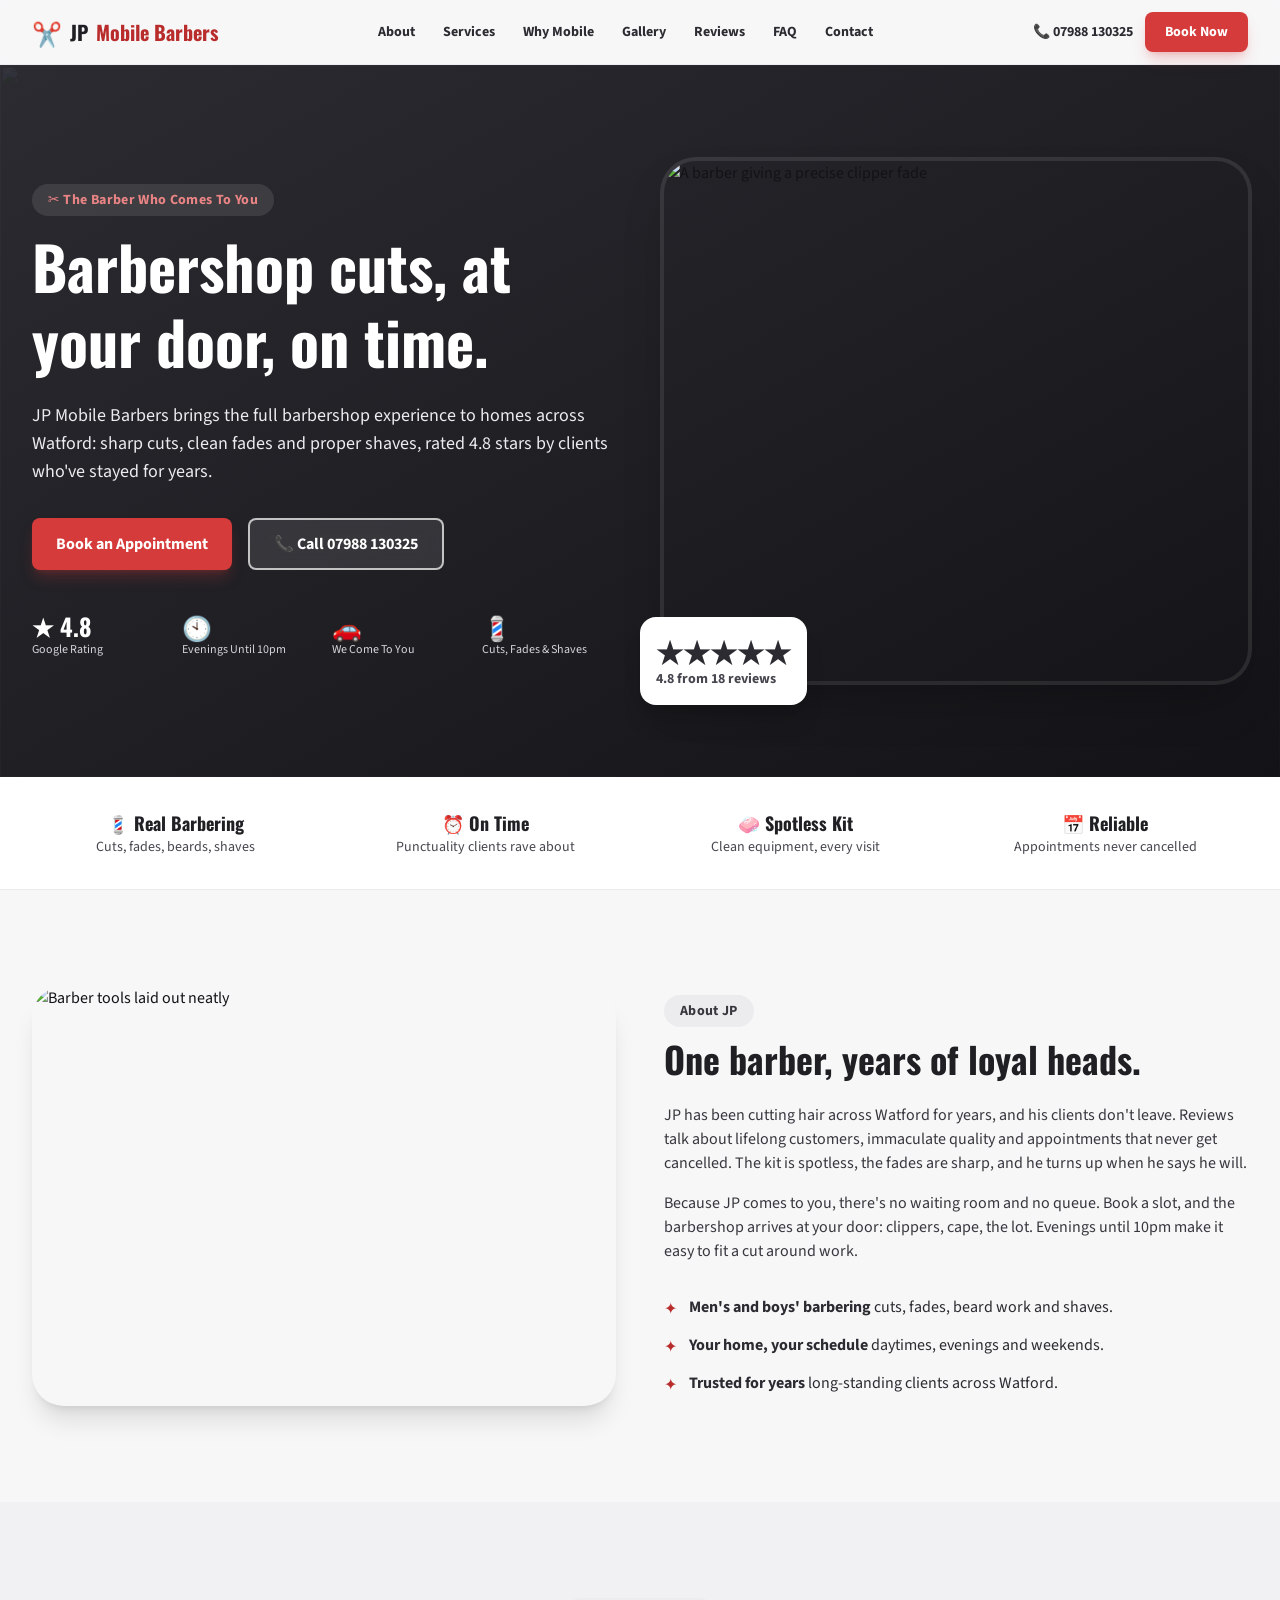
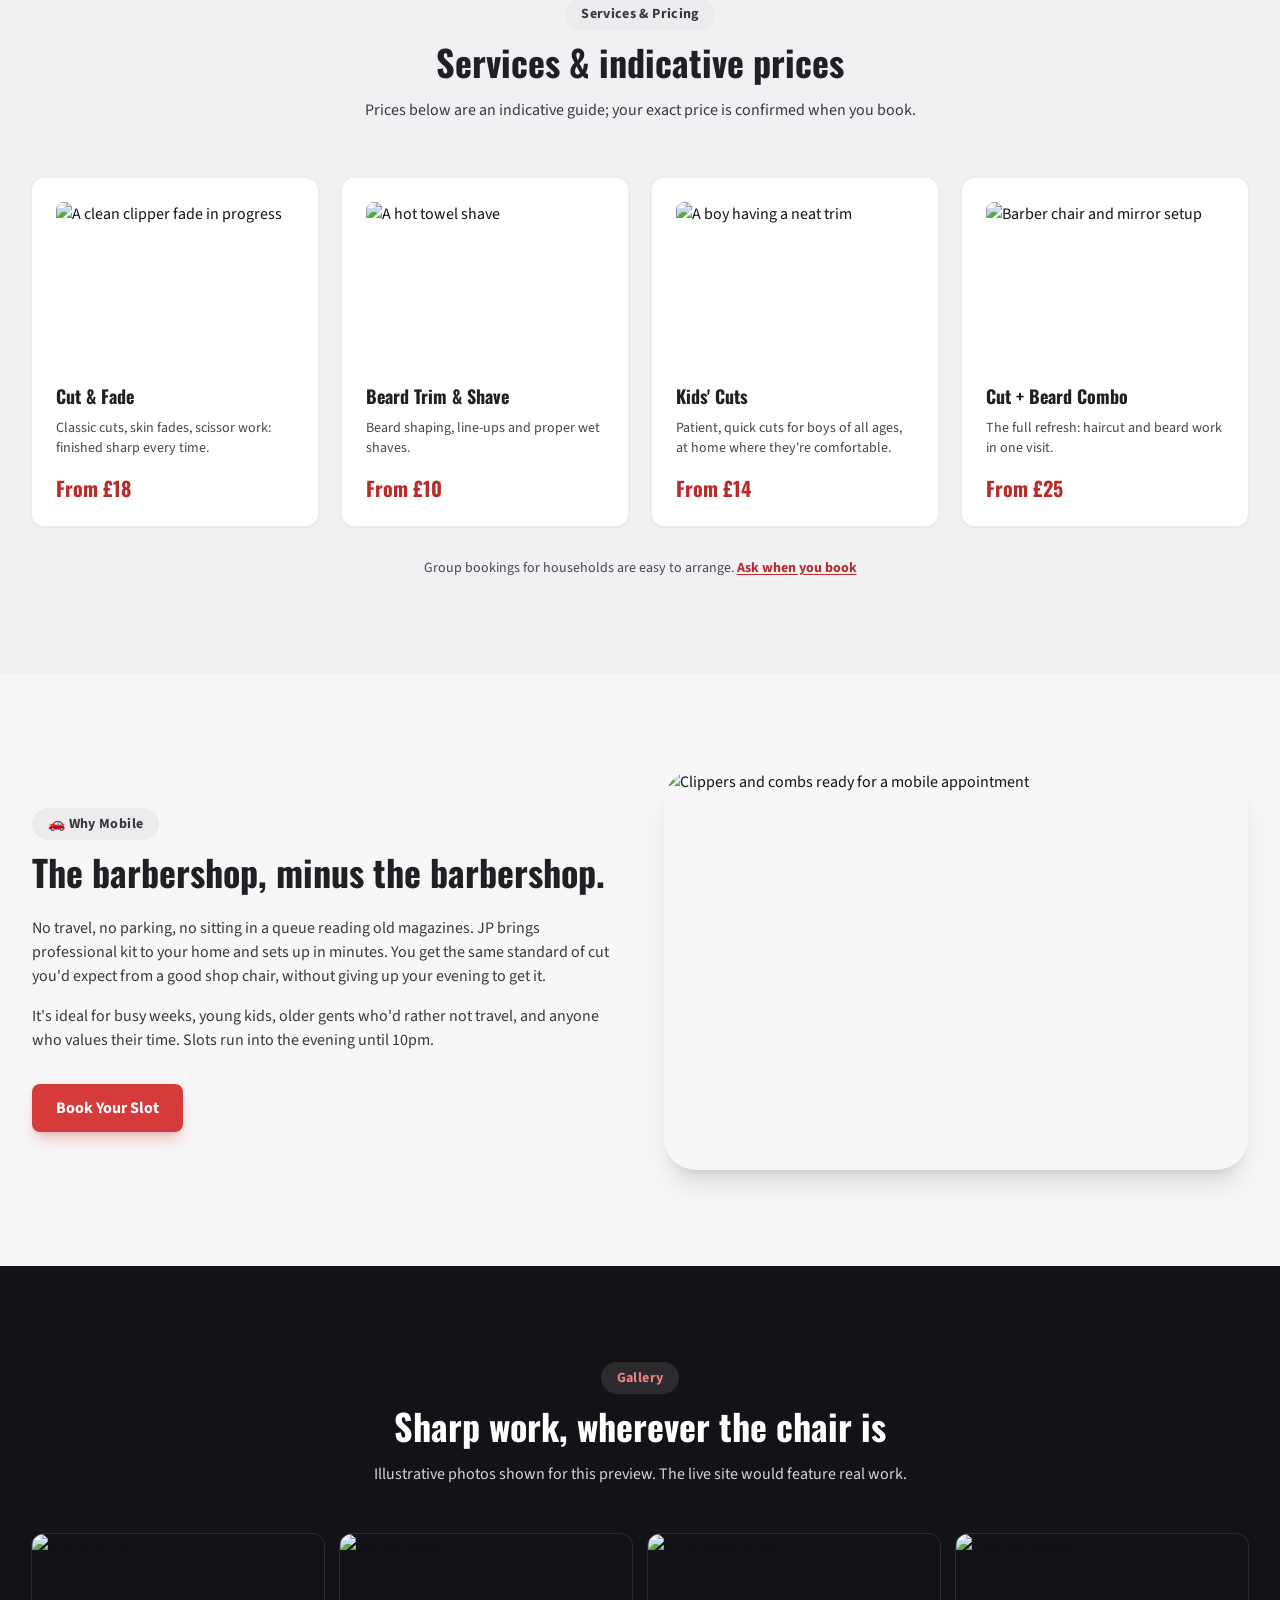
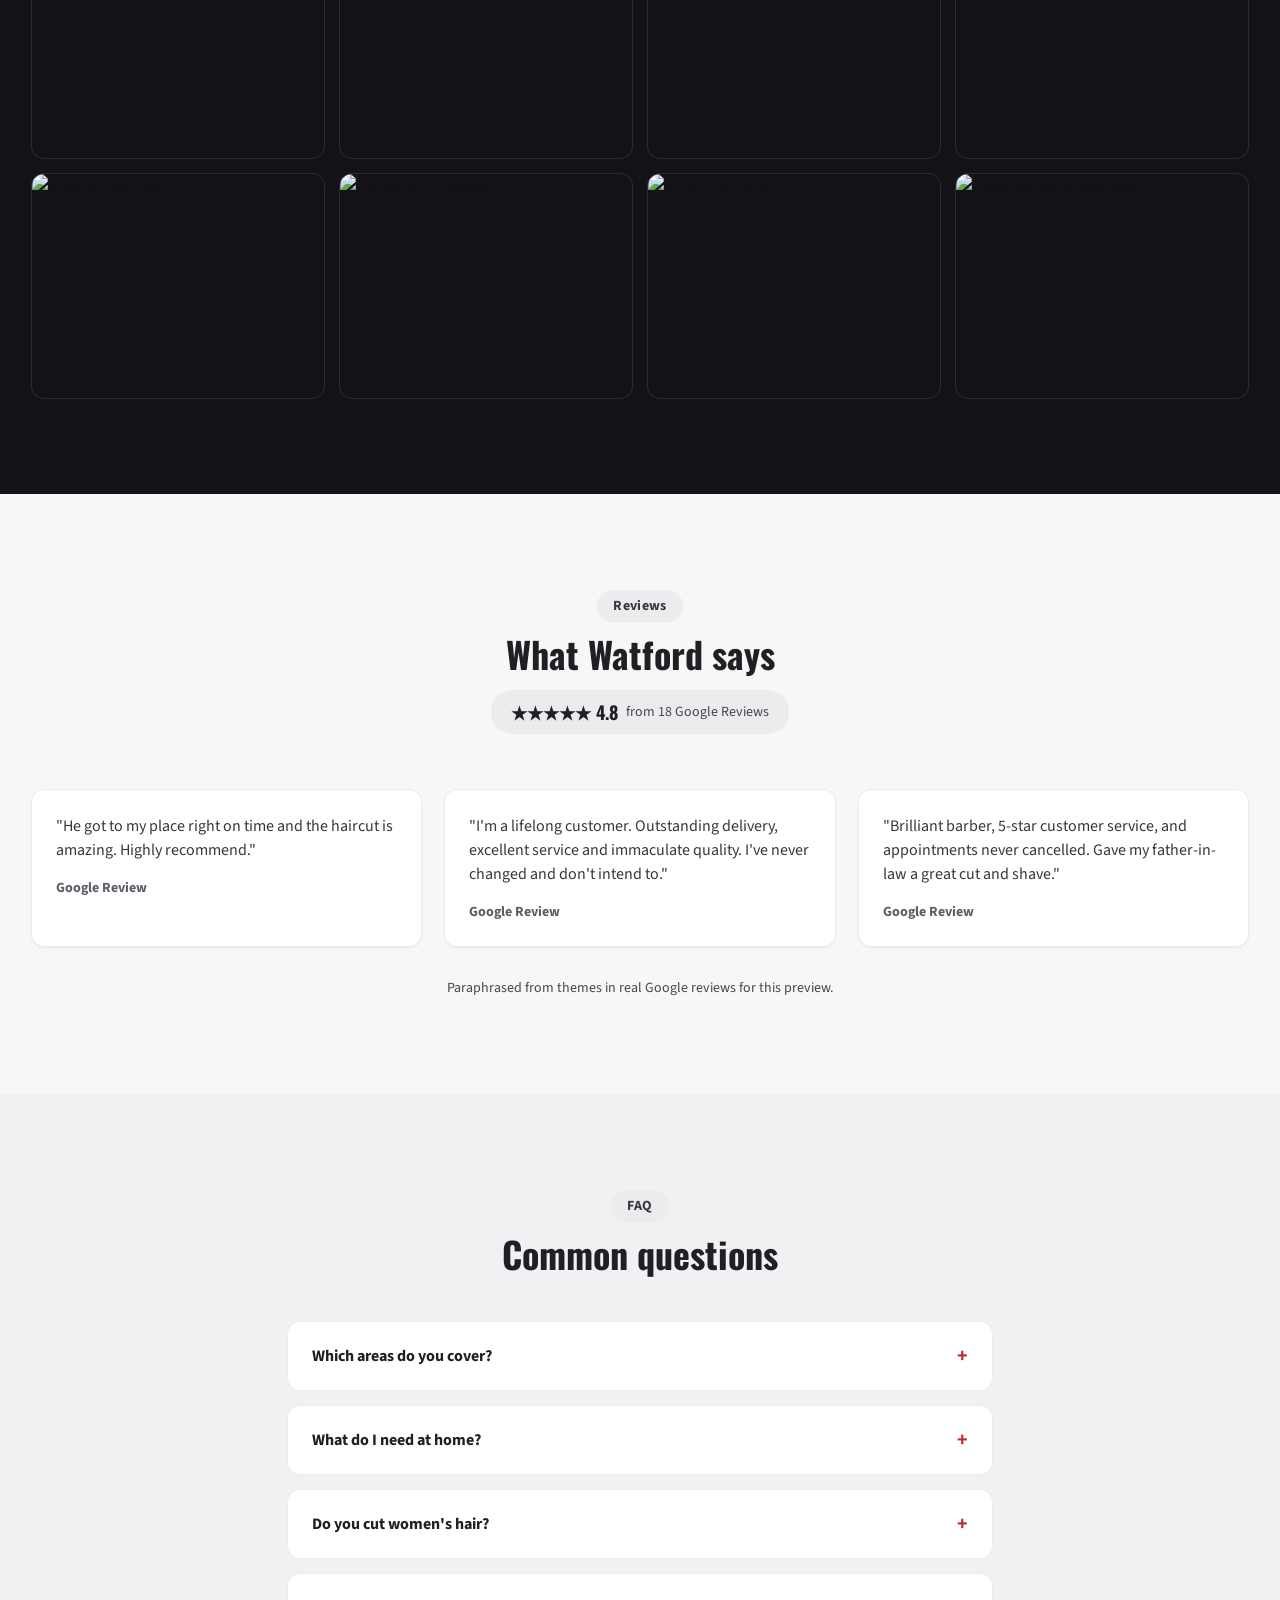
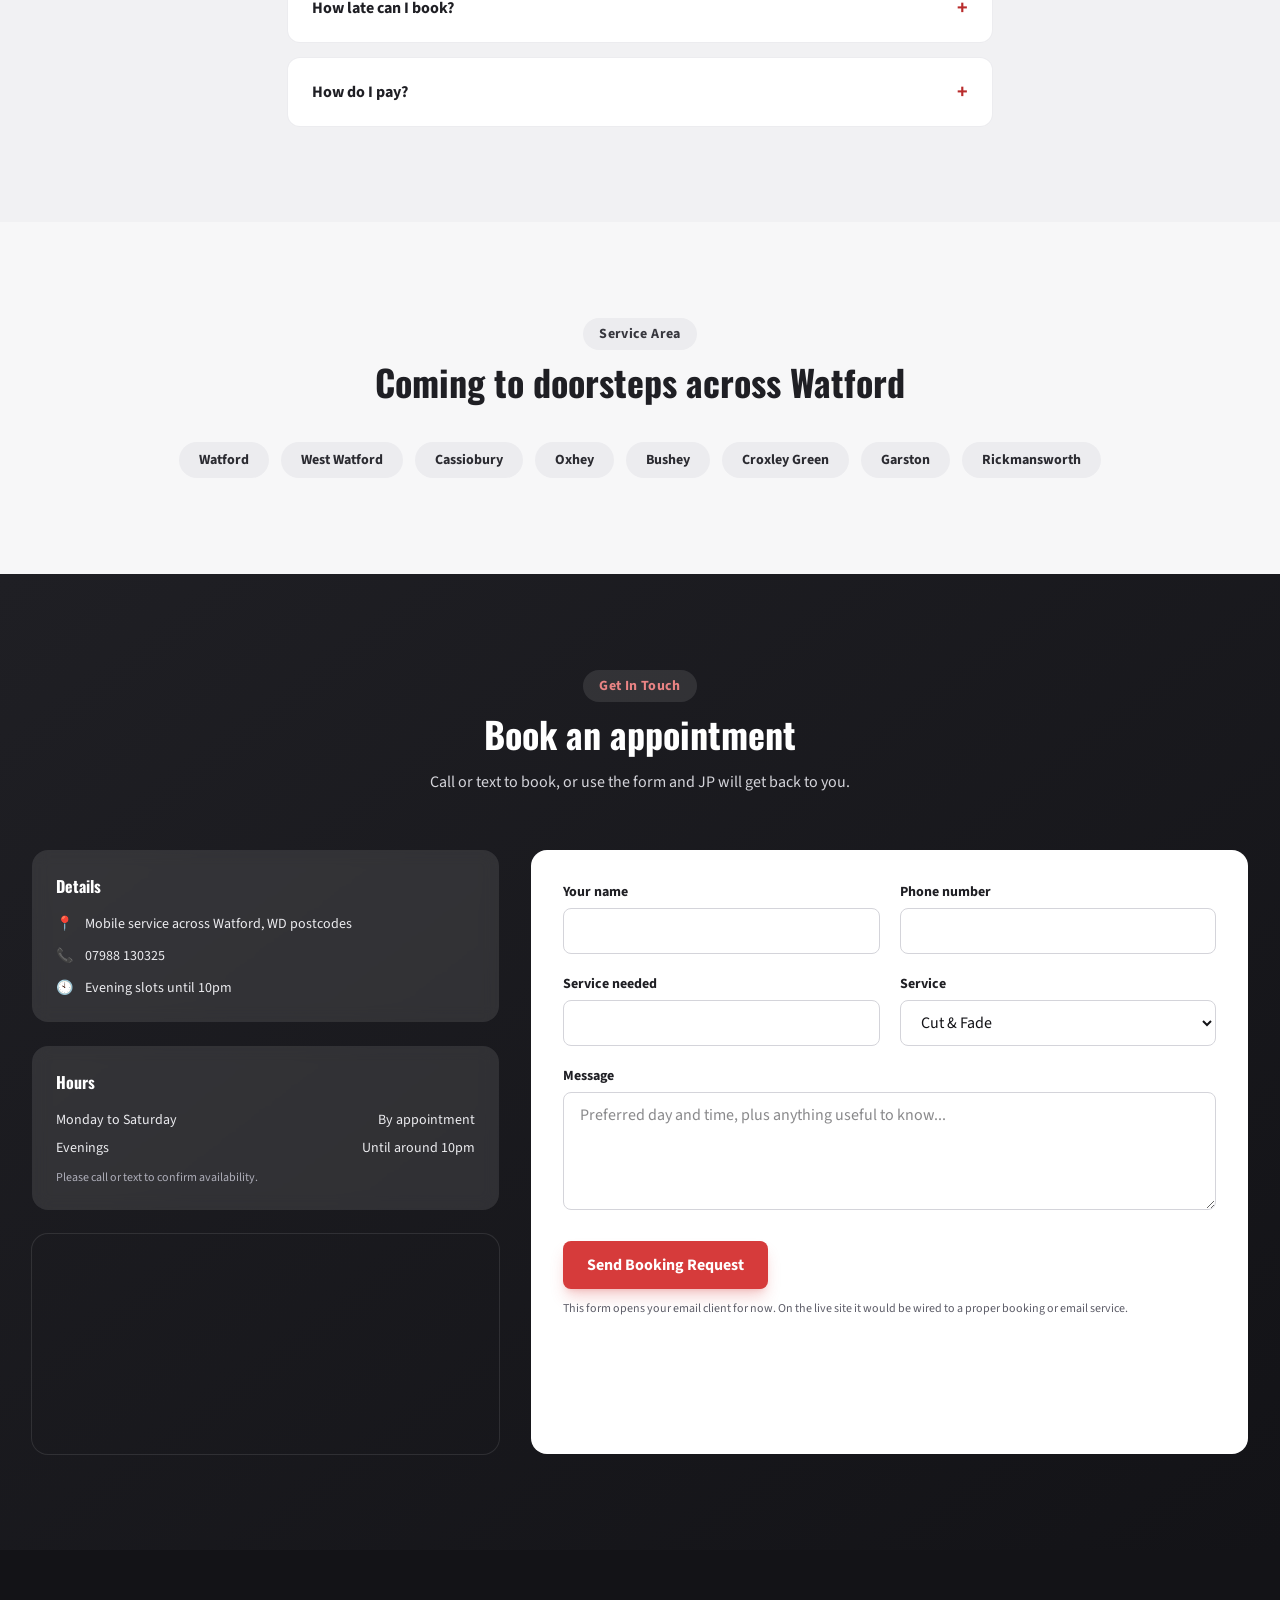
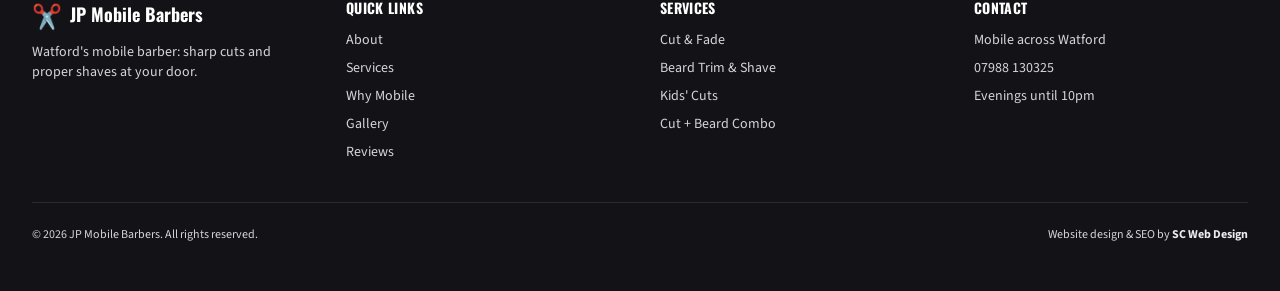
==== index.html @ aae4d321 "jp-mobile-barbers-watford-site spec site: production and preview" ====
<!DOCTYPE html>
<html lang="en-GB">
<head>
<meta charset="UTF-8">
<meta name="viewport" content="width=device-width, initial-scale=1.0, viewport-fit=cover">
<meta name="theme-color" content="#f7f7f8">
<title>JP Mobile Barbers | Barber That Comes To You | Watford</title>
<meta name="description" content="JP Mobile Barbers brings professional cuts, fades and shaves to your door across Watford. Punctual, professional and 4.8 stars on Google. Call 07988 130325.">
<link rel="canonical" href="https://www.jpmobilebarbers.co.uk/">

<meta property="og:type" content="business.business">
<meta property="og:title" content="JP Mobile Barbers | Barber That Comes To You | Watford">
<meta property="og:description" content="JP Mobile Barbers brings professional cuts, fades and shaves to your door across Watford. Punctual, professional and 4.8 stars on Google. Call 07988 130325.">
<meta property="og:image" content="https://images.unsplash.com/photo-1503951914875-452162b0f3f1?fm=jpg&q=80&w=1200&auto=format&fit=crop">
<meta property="og:url" content="https://www.jpmobilebarbers.co.uk/">
<meta property="og:locale" content="en_GB">
<meta property="og:site_name" content="JP Mobile Barbers">
<meta name="twitter:card" content="summary_large_image">

<meta name="robots" content="index, follow">
<meta name="geo.placename" content="Watford">

<link rel="icon" href="data:image/svg+xml,%3Csvg xmlns='http://www.w3.org/2000/svg' viewBox='0 0 100 100'%3E%3Ctext y='.9em' font-size='90'%3E&#x2702;&#xFE0F;%3C/text%3E%3C/svg%3E">

<link rel="preconnect" href="https://fonts.googleapis.com">
<link rel="preconnect" href="https://fonts.gstatic.com" crossorigin>
<link href="https://fonts.googleapis.com/css2?family=Oswald:wght@500;600;700&family=Source+Sans+3:wght@400;600;700&display=swap" rel="stylesheet">

<link rel="stylesheet" href="css/style.css">

<script type="application/ld+json">
{
  "@context": "https://schema.org",
  "@type": "LocalBusiness",
  "name": "JP Mobile Barbers",
  "description": "Mobile barber serving Watford and surrounding areas. Cuts, fades, beard trims and shaves at your door.",
  "image": "https://images.unsplash.com/photo-1503951914875-452162b0f3f1?fm=jpg&q=80&w=1200&auto=format&fit=crop",
  "@id": "https://www.jpmobilebarbers.co.uk/",
  "url": "https://www.jpmobilebarbers.co.uk/",
  "telephone": "+447988130325",
  "priceRange": "££",
  "address": {
    "@type": "PostalAddress",
    "streetAddress": "Watford",
    "addressLocality": "Watford",
    "addressRegion": "Hertfordshire",
    "postalCode": "WD18",
    "addressCountry": "GB"
  },
  "aggregateRating": {
    "@type": "AggregateRating",
    "ratingValue": "4.8",
    "reviewCount": "18"
  }
}
</script>
</head>
<body class="bg-brand-50 text-brand-950 antialiased">

<a href="#main" class="sr-only focus:not-sr-only focus:absolute focus:z-50 focus:m-3 focus:rounded-lg focus:bg-white focus:px-4 focus:py-2 focus:text-brand-700 focus:shadow-lg">Skip to content</a>

<header id="site-header" class="sticky top-0 z-40 border-b border-brand-100/80 bg-brand-50/90 backdrop-blur transition-shadow">
  <div class="mx-auto flex max-w-7xl items-center justify-between px-4 py-3 sm:px-6 lg:px-8">
    <a href="#main" class="flex items-center gap-2 font-display text-lg font-bold text-brand-900 sm:text-xl">
      <span aria-hidden="true" class="text-2xl">✂️</span>
      JP <span class="text-accent-600">Mobile Barbers</span>
    </a>

    <nav aria-label="Primary" class="hidden items-center gap-7 lg:flex">
      <a href="#about" class="text-sm font-bold text-brand-800 hover:text-accent-600">About</a>
      <a href="#services" class="text-sm font-bold text-brand-800 hover:text-accent-600">Services</a>
      <a href="#mobile" class="text-sm font-bold text-brand-800 hover:text-accent-600">Why Mobile</a>
      <a href="#gallery" class="text-sm font-bold text-brand-800 hover:text-accent-600">Gallery</a>
      <a href="#reviews" class="text-sm font-bold text-brand-800 hover:text-accent-600">Reviews</a>
      <a href="#faq" class="text-sm font-bold text-brand-800 hover:text-accent-600">FAQ</a>
      <a href="#contact" class="text-sm font-bold text-brand-800 hover:text-accent-600">Contact</a>
    </nav>

    <div class="hidden items-center gap-3 lg:flex">
      <a href="tel:07988130325" class="text-sm font-bold text-brand-800">📞 07988 130325</a>
      <a href="#contact" class="btn-primary !px-5 !py-2.5 text-sm">Book Now</a>
    </div>

    <button id="menu-toggle" type="button" aria-controls="mobile-menu" aria-expanded="false" class="inline-flex items-center justify-center rounded-lg p-2 text-brand-900 lg:hidden" aria-label="Toggle navigation menu">
      <svg id="icon-open" xmlns="http://www.w3.org/2000/svg" class="h-7 w-7" fill="none" viewBox="0 0 24 24" stroke="currentColor" stroke-width="2"><path stroke-linecap="round" stroke-linejoin="round" d="M4 6h16M4 12h16M4 18h16" /></svg>
      <svg id="icon-close" xmlns="http://www.w3.org/2000/svg" class="hidden h-7 w-7" fill="none" viewBox="0 0 24 24" stroke="currentColor" stroke-width="2"><path stroke-linecap="round" stroke-linejoin="round" d="M6 18L18 6M6 6l12 12" /></svg>
    </button>
  </div>

  <div id="mobile-menu" class="hidden border-t border-brand-100 bg-brand-50 lg:hidden">
    <nav aria-label="Mobile" class="flex flex-col gap-1 px-4 py-3">
      <a href="#about" class="rounded-lg px-3 py-2.5 text-brand-900 hover:bg-brand-100">About</a>
      <a href="#services" class="rounded-lg px-3 py-2.5 text-brand-900 hover:bg-brand-100">Services</a>
      <a href="#mobile" class="rounded-lg px-3 py-2.5 text-brand-900 hover:bg-brand-100">Why Mobile</a>
      <a href="#gallery" class="rounded-lg px-3 py-2.5 text-brand-900 hover:bg-brand-100">Gallery</a>
      <a href="#reviews" class="rounded-lg px-3 py-2.5 text-brand-900 hover:bg-brand-100">Reviews</a>
      <a href="#faq" class="rounded-lg px-3 py-2.5 text-brand-900 hover:bg-brand-100">FAQ</a>
      <a href="#contact" class="rounded-lg px-3 py-2.5 text-brand-900 hover:bg-brand-100">Contact</a>
      <a href="tel:07988130325" class="mt-2 rounded-lg px-3 py-2.5 font-bold text-brand-800">📞 07988 130325</a>
      <a href="#contact" class="btn-primary mt-1 w-full">Book Now</a>
    </nav>
  </div>
</header>

<main id="main">

  <section class="relative overflow-hidden bg-gradient-to-br from-brand-800 via-brand-900 to-brand-950">
    <div class="absolute inset-0 opacity-20 mix-blend-overlay">
      <img src="https://images.unsplash.com/photo-1503951914875-452162b0f3f1?fm=jpg&q=80&w=1200&auto=format&fit=crop" alt="" class="h-full w-full object-cover" loading="eager">
    </div>
    <div class="relative mx-auto grid max-w-7xl gap-12 px-4 py-12 sm:px-6 sm:py-16 lg:grid-cols-2 lg:items-center lg:px-8 lg:py-24">
      <div>
        <p class="section-eyebrow !bg-white/10 !text-accent-300">✂️ The Barber Who Comes To You</p>
        <h1 class="font-display text-4xl font-bold leading-tight text-white sm:text-5xl lg:text-6xl">
          Barbershop cuts, at your door, on time.
        </h1>
        <p class="mt-6 max-w-xl text-lg text-brand-100">
          JP Mobile Barbers brings the full barbershop experience to homes across Watford: sharp cuts, clean fades and proper shaves, rated 4.8 stars by clients who've stayed for years.
        </p>
        <div class="mt-8 flex flex-col gap-3 sm:flex-row sm:flex-wrap sm:gap-4">
          <a href="#contact" class="btn-primary">Book an Appointment</a>
          <a href="tel:07988130325" class="btn-secondary">📞 Call 07988 130325</a>
        </div>
        <div class="mt-8 overflow-hidden rounded-2xl shadow-2xl ring-2 ring-white/10 lg:hidden">
          <img src="https://images.unsplash.com/photo-1503951914875-452162b0f3f1?fm=jpg&q=80&w=1200&auto=format&fit=crop" alt="A barber giving a precise clipper fade" class="h-52 w-full object-cover sm:h-64">
        </div>
        <dl class="mt-10 grid grid-cols-2 gap-4 sm:grid-cols-4">
          <div>
            <dd class="font-display text-2xl font-bold text-white">★ 4.8</dd>
            <dd class="text-xs text-brand-200">Google Rating</dd>
          </div>
          <div>
            <dd class="font-display text-2xl font-bold text-white">🕙</dd>
            <dd class="text-xs text-brand-200">Evenings Until 10pm</dd>
          </div>
          <div>
            <dd class="font-display text-2xl font-bold text-white">🚗</dd>
            <dd class="text-xs text-brand-200">We Come To You</dd>
          </div>
          <div>
            <dd class="font-display text-2xl font-bold text-white">💈</dd>
            <dd class="text-xs text-brand-200">Cuts, Fades & Shaves</dd>
          </div>
        </dl>
      </div>
      <div class="relative hidden lg:block">
        <div class="overflow-hidden rounded-[2rem] shadow-2xl ring-4 ring-white/10">
          <img src="https://images.unsplash.com/photo-1503951914875-452162b0f3f1?fm=jpg&q=80&w=1200&auto=format&fit=crop" alt="A barber giving a precise clipper fade" class="h-[520px] w-full object-cover">
        </div>
        <div class="absolute -bottom-6 -left-6 rounded-2xl bg-white p-4 shadow-xl">
          <p class="font-display text-3xl font-bold text-brand-800">★★★★★</p>
          <p class="text-sm font-bold text-brand-600">4.8 from 18 reviews</p>
        </div>
      </div>
    </div>
  </section>

  <section class="border-b border-brand-100 bg-white">
    <div class="mx-auto grid max-w-7xl grid-cols-2 gap-6 px-4 py-8 text-center sm:px-6 md:grid-cols-4 lg:px-8">
      <div>
        <p class="font-display text-lg font-bold text-brand-900">💈 Real Barbering</p>
        <p class="text-sm text-brand-600">Cuts, fades, beards, shaves</p>
      </div>
      <div>
        <p class="font-display text-lg font-bold text-brand-900">⏰ On Time</p>
        <p class="text-sm text-brand-600">Punctuality clients rave about</p>
      </div>
      <div>
        <p class="font-display text-lg font-bold text-brand-900">🧼 Spotless Kit</p>
        <p class="text-sm text-brand-600">Clean equipment, every visit</p>
      </div>
      <div>
        <p class="font-display text-lg font-bold text-brand-900">📅 Reliable</p>
        <p class="text-sm text-brand-600">Appointments never cancelled</p>
      </div>
    </div>
  </section>

  <section id="about" class="py-16 sm:py-24">
    <div class="mx-auto grid max-w-7xl gap-12 px-4 sm:px-6 lg:grid-cols-2 lg:items-center lg:px-8">
      <div class="order-2 overflow-hidden rounded-[2rem] shadow-xl lg:order-1">
        <img src="https://images.unsplash.com/photo-1599351431202-1e0f0137899a?fm=jpg&q=80&w=1200&auto=format&fit=crop" alt="Barber tools laid out neatly" class="h-[420px] w-full object-cover" loading="lazy">
      </div>
      <div class="order-1 lg:order-2">
        <p class="section-eyebrow">About JP</p>
        <h2 class="font-display text-3xl font-bold text-brand-900 sm:text-4xl">One barber, years of loyal heads.</h2>
        <p class="mt-6 text-brand-700">JP has been cutting hair across Watford for years, and his clients don't leave. Reviews talk about lifelong customers, immaculate quality and appointments that never get cancelled. The kit is spotless, the fades are sharp, and he turns up when he says he will.</p>
        <p class="mt-4 text-brand-700">Because JP comes to you, there's no waiting room and no queue. Book a slot, and the barbershop arrives at your door: clippers, cape, the lot. Evenings until 10pm make it easy to fit a cut around work.</p>
        <ul class="mt-8 space-y-3">
          <li class="flex items-start gap-3">
            <span class="mt-0.5 text-accent-600">✦</span>
            <span class="text-brand-800"><strong>Men's and boys' barbering</strong> cuts, fades, beard work and shaves.</span>
          </li>
          <li class="flex items-start gap-3">
            <span class="mt-0.5 text-accent-600">✦</span>
            <span class="text-brand-800"><strong>Your home, your schedule</strong> daytimes, evenings and weekends.</span>
          </li>
          <li class="flex items-start gap-3">
            <span class="mt-0.5 text-accent-600">✦</span>
            <span class="text-brand-800"><strong>Trusted for years</strong> long-standing clients across Watford.</span>
          </li>
        </ul>
      </div>
    </div>
  </section>

  <section id="services" class="bg-brand-100/50 py-16 sm:py-24">
    <div class="mx-auto max-w-7xl px-4 sm:px-6 lg:px-8">
      <div class="mx-auto max-w-2xl text-center">
        <p class="section-eyebrow">Services &amp; Pricing</p>
        <h2 class="font-display text-3xl font-bold text-brand-900 sm:text-4xl">Services &amp; indicative prices</h2>
        <p class="mt-4 text-brand-700">Prices below are an indicative guide; your exact price is confirmed when you book.</p>
      </div>
      <div class="mt-14 grid gap-6 sm:grid-cols-2 lg:grid-cols-4">
        <article class="card flex flex-col">
          <img src="https://images.unsplash.com/photo-1503951914875-452162b0f3f1?fm=jpg&q=80&w=600&auto=format&fit=crop" alt="A clean clipper fade in progress" class="mb-5 h-40 w-full rounded-lg object-cover" loading="lazy">
          <h3 class="font-display text-lg font-bold text-brand-900">Cut & Fade</h3>
          <p class="mt-2 flex-1 text-sm text-brand-600">Classic cuts, skin fades, scissor work: finished sharp every time.</p>
          <p class="mt-4 font-display text-xl font-bold text-accent-600">From £18</p>
        </article>
        <article class="card flex flex-col">
          <img src="https://images.unsplash.com/photo-1621605815971-fbc98d665033?fm=jpg&q=80&w=600&auto=format&fit=crop" alt="A hot towel shave" class="mb-5 h-40 w-full rounded-lg object-cover" loading="lazy">
          <h3 class="font-display text-lg font-bold text-brand-900">Beard Trim & Shave</h3>
          <p class="mt-2 flex-1 text-sm text-brand-600">Beard shaping, line-ups and proper wet shaves.</p>
          <p class="mt-4 font-display text-xl font-bold text-accent-600">From £10</p>
        </article>
        <article class="card flex flex-col">
          <img src="https://images.unsplash.com/photo-1622286342621-4bd786c2447c?fm=jpg&q=80&w=600&auto=format&fit=crop" alt="A boy having a neat trim" class="mb-5 h-40 w-full rounded-lg object-cover" loading="lazy">
          <h3 class="font-display text-lg font-bold text-brand-900">Kids' Cuts</h3>
          <p class="mt-2 flex-1 text-sm text-brand-600">Patient, quick cuts for boys of all ages, at home where they're comfortable.</p>
          <p class="mt-4 font-display text-xl font-bold text-accent-600">From £14</p>
        </article>
        <article class="card flex flex-col">
          <img src="https://images.unsplash.com/photo-1585747860715-2ba37e788b70?fm=jpg&q=80&w=600&auto=format&fit=crop" alt="Barber chair and mirror setup" class="mb-5 h-40 w-full rounded-lg object-cover" loading="lazy">
          <h3 class="font-display text-lg font-bold text-brand-900">Cut + Beard Combo</h3>
          <p class="mt-2 flex-1 text-sm text-brand-600">The full refresh: haircut and beard work in one visit.</p>
          <p class="mt-4 font-display text-xl font-bold text-accent-600">From £25</p>
        </article>
      </div>
      <p class="mt-8 text-center text-sm text-brand-600">Group bookings for households are easy to arrange. <a href="#contact" class="font-bold text-accent-600 underline underline-offset-2">Ask when you book</a></p>
    </div>
  </section>

  <section id="mobile" class="py-16 sm:py-24">
    <div class="mx-auto grid max-w-7xl gap-12 px-4 sm:px-6 lg:grid-cols-2 lg:items-center lg:px-8">
      <div>
        <p class="section-eyebrow">🚗 Why Mobile</p>
        <h2 class="font-display text-3xl font-bold text-brand-900 sm:text-4xl">The barbershop, minus the barbershop.</h2>
        <p class="mt-6 text-brand-700">No travel, no parking, no sitting in a queue reading old magazines. JP brings professional kit to your home and sets up in minutes. You get the same standard of cut you'd expect from a good shop chair, without giving up your evening to get it.</p>
        <p class="mt-4 text-brand-700">It's ideal for busy weeks, young kids, older gents who'd rather not travel, and anyone who values their time. Slots run into the evening until 10pm.</p>
        <a href="#contact" class="btn-primary mt-8">Book Your Slot</a>
      </div>
      <div class="overflow-hidden rounded-[2rem] shadow-xl">
        <img src="https://images.unsplash.com/photo-1512690459411-b9245aed614b?fm=jpg&q=80&w=1200&auto=format&fit=crop" alt="Clippers and combs ready for a mobile appointment" class="h-[400px] w-full object-cover" loading="lazy">
      </div>
    </div>
  </section>

  <section id="gallery" class="bg-brand-950 py-16 sm:py-24">
    <div class="mx-auto max-w-7xl px-4 sm:px-6 lg:px-8">
      <div class="mx-auto max-w-2xl text-center">
        <p class="section-eyebrow !bg-white/10 !text-accent-300">Gallery</p>
        <h2 class="font-display text-3xl font-bold text-white sm:text-4xl">Sharp work, wherever the chair is</h2>
        <p class="mt-4 text-brand-200">Illustrative photos shown for this preview. The live site would feature real work.</p>
      </div>
      <div class="mt-12 grid grid-cols-2 gap-4 sm:grid-cols-3 lg:grid-cols-4">
        <img src="https://images.unsplash.com/photo-1503951914875-452162b0f3f1?fm=jpg&q=75&w=500&auto=format&fit=crop" alt="A precise fade" class="h-48 w-full rounded-xl object-cover ring-1 ring-white/10 transition hover:scale-[1.02] hover:opacity-90 sm:h-56" loading="lazy">
        <img src="https://images.unsplash.com/photo-1599351431202-1e0f0137899a?fm=jpg&q=75&w=500&auto=format&fit=crop" alt="Barber tools" class="h-48 w-full rounded-xl object-cover ring-1 ring-white/10 transition hover:scale-[1.02] hover:opacity-90 sm:h-56" loading="lazy">
        <img src="https://images.unsplash.com/photo-1621605815971-fbc98d665033?fm=jpg&q=75&w=500&auto=format&fit=crop" alt="A hot towel shave" class="h-48 w-full rounded-xl object-cover ring-1 ring-white/10 transition hover:scale-[1.02] hover:opacity-90 sm:h-56" loading="lazy">
        <img src="https://images.unsplash.com/photo-1585747860715-2ba37e788b70?fm=jpg&q=75&w=500&auto=format&fit=crop" alt="A barber station" class="h-48 w-full rounded-xl object-cover ring-1 ring-white/10 transition hover:scale-[1.02] hover:opacity-90 sm:h-56" loading="lazy">
        <img src="https://images.unsplash.com/photo-1622286342621-4bd786c2447c?fm=jpg&q=75&w=500&auto=format&fit=crop" alt="A boy's neat trim" class="h-48 w-full rounded-xl object-cover ring-1 ring-white/10 transition hover:scale-[1.02] hover:opacity-90 sm:h-56" loading="lazy">
        <img src="https://images.unsplash.com/photo-1512690459411-b9245aed614b?fm=jpg&q=75&w=500&auto=format&fit=crop" alt="Combs and clippers" class="h-48 w-full rounded-xl object-cover ring-1 ring-white/10 transition hover:scale-[1.02] hover:opacity-90 sm:h-56" loading="lazy">
        <img src="https://images.unsplash.com/photo-1517832606299-7ae9b720a186?fm=jpg&q=75&w=500&auto=format&fit=crop" alt="A confident fresh cut" class="h-48 w-full rounded-xl object-cover ring-1 ring-white/10 transition hover:scale-[1.02] hover:opacity-90 sm:h-56" loading="lazy">
        <img src="https://images.unsplash.com/photo-1519500099198-fd81846b8f03?fm=jpg&q=75&w=500&auto=format&fit=crop" alt="Close barber scissor work" class="h-48 w-full rounded-xl object-cover ring-1 ring-white/10 transition hover:scale-[1.02] hover:opacity-90 sm:h-56" loading="lazy">
      </div>
    </div>
  </section>

  <section id="reviews" class="py-16 sm:py-24">
    <div class="mx-auto max-w-7xl px-4 sm:px-6 lg:px-8">
      <div class="mx-auto max-w-2xl text-center">
        <p class="section-eyebrow">Reviews</p>
        <h2 class="font-display text-3xl font-bold text-brand-900 sm:text-4xl">What Watford says</h2>
        <div class="mt-4 inline-flex items-center gap-2 rounded-full bg-brand-100 px-5 py-2">
          <span class="font-display text-lg font-bold text-brand-900">★★★★★ 4.8</span>
          <span class="text-sm text-brand-600">from 18 Google Reviews</span>
        </div>
      </div>
      <div class="mt-14 grid gap-6 lg:grid-cols-3">
        <blockquote class="card">
          <p class="text-brand-700">"He got to my place right on time and the haircut is amazing. Highly recommend."</p>
          <footer class="mt-4 text-sm font-bold text-brand-500">Google Review</footer>
        </blockquote>
        <blockquote class="card">
          <p class="text-brand-700">"I'm a lifelong customer. Outstanding delivery, excellent service and immaculate quality. I've never changed and don't intend to."</p>
          <footer class="mt-4 text-sm font-bold text-brand-500">Google Review</footer>
        </blockquote>
        <blockquote class="card">
          <p class="text-brand-700">"Brilliant barber, 5-star customer service, and appointments never cancelled. Gave my father-in-law a great cut and shave."</p>
          <footer class="mt-4 text-sm font-bold text-brand-500">Google Review</footer>
        </blockquote>
      </div>
      <p class="mt-8 text-center text-sm text-brand-600">Paraphrased from themes in real Google reviews for this preview.</p>
    </div>
  </section>

  <section id="faq" class="bg-brand-100/50 py-16 sm:py-24">
    <div class="mx-auto max-w-3xl px-4 sm:px-6 lg:px-8">
      <div class="text-center">
        <p class="section-eyebrow">FAQ</p>
        <h2 class="font-display text-3xl font-bold text-brand-900 sm:text-4xl">Common questions</h2>
      </div>
      <div class="mt-12 space-y-4" id="faq-list">
        <div class="faq-item overflow-hidden rounded-xl bg-white ring-1 ring-brand-100">
          <button type="button" class="faq-trigger flex w-full items-center justify-between gap-4 px-6 py-5 text-left font-bold text-brand-900" aria-expanded="false">
            Which areas do you cover?
            <span class="faq-icon shrink-0 text-xl text-accent-600">+</span>
          </button>
          <div class="faq-panel hidden px-6 pb-5 text-brand-600">JP is based in West Watford and covers Watford and the surrounding areas. If you're nearby but not sure, just ask when you book.</div>
        </div>
        <div class="faq-item overflow-hidden rounded-xl bg-white ring-1 ring-brand-100">
          <button type="button" class="faq-trigger flex w-full items-center justify-between gap-4 px-6 py-5 text-left font-bold text-brand-900" aria-expanded="false">
            What do I need at home?
            <span class="faq-icon shrink-0 text-xl text-accent-600">+</span>
          </button>
          <div class="faq-panel hidden px-6 pb-5 text-brand-600">Just a chair near a plug socket. JP brings everything else: clippers, scissors, cape and cleanup.</div>
        </div>
        <div class="faq-item overflow-hidden rounded-xl bg-white ring-1 ring-brand-100">
          <button type="button" class="faq-trigger flex w-full items-center justify-between gap-4 px-6 py-5 text-left font-bold text-brand-900" aria-expanded="false">
            Do you cut women's hair?
            <span class="faq-icon shrink-0 text-xl text-accent-600">+</span>
          </button>
          <div class="faq-panel hidden px-6 pb-5 text-brand-600">JP specialises in men's and boys' barbering: cuts, fades, beards and shaves. That focus is how the quality stays consistently sharp.</div>
        </div>
        <div class="faq-item overflow-hidden rounded-xl bg-white ring-1 ring-brand-100">
          <button type="button" class="faq-trigger flex w-full items-center justify-between gap-4 px-6 py-5 text-left font-bold text-brand-900" aria-expanded="false">
            How late can I book?
            <span class="faq-icon shrink-0 text-xl text-accent-600">+</span>
          </button>
          <div class="faq-panel hidden px-6 pb-5 text-brand-600">Appointments run into the evening, with the last slots around 10pm on most days.</div>
        </div>
        <div class="faq-item overflow-hidden rounded-xl bg-white ring-1 ring-brand-100">
          <button type="button" class="faq-trigger flex w-full items-center justify-between gap-4 px-6 py-5 text-left font-bold text-brand-900" aria-expanded="false">
            How do I pay?
            <span class="faq-icon shrink-0 text-xl text-accent-600">+</span>
          </button>
          <div class="faq-panel hidden px-6 pb-5 text-brand-600">Cash or bank transfer on the day, whichever is easier.</div>
        </div>
      </div>
    </div>
  </section>

  <section class="py-16 sm:py-24">
    <div class="mx-auto max-w-7xl px-4 sm:px-6 lg:px-8">
      <div class="mx-auto max-w-2xl text-center">
        <p class="section-eyebrow">Service Area</p>
        <h2 class="font-display text-3xl font-bold text-brand-900 sm:text-4xl">Coming to doorsteps across Watford</h2>
      </div>
      <div class="mt-10 flex flex-wrap justify-center gap-3">
        <span class="rounded-full bg-brand-100 px-5 py-2 text-sm font-bold text-brand-800">Watford</span>
        <span class="rounded-full bg-brand-100 px-5 py-2 text-sm font-bold text-brand-800">West Watford</span>
        <span class="rounded-full bg-brand-100 px-5 py-2 text-sm font-bold text-brand-800">Cassiobury</span>
        <span class="rounded-full bg-brand-100 px-5 py-2 text-sm font-bold text-brand-800">Oxhey</span>
        <span class="rounded-full bg-brand-100 px-5 py-2 text-sm font-bold text-brand-800">Bushey</span>
        <span class="rounded-full bg-brand-100 px-5 py-2 text-sm font-bold text-brand-800">Croxley Green</span>
        <span class="rounded-full bg-brand-100 px-5 py-2 text-sm font-bold text-brand-800">Garston</span>
        <span class="rounded-full bg-brand-100 px-5 py-2 text-sm font-bold text-brand-800">Rickmansworth</span>
      </div>
    </div>
  </section>

  <section id="contact" class="bg-gradient-to-br from-brand-900 to-brand-950 py-16 sm:py-24">
    <div class="mx-auto max-w-7xl px-4 sm:px-6 lg:px-8">
      <div class="mx-auto max-w-2xl text-center">
        <p class="section-eyebrow !bg-white/10 !text-accent-300">Get In Touch</p>
        <h2 class="font-display text-3xl font-bold text-white sm:text-4xl">Book an appointment</h2>
        <p class="mt-4 text-brand-200">Call or text to book, or use the form and JP will get back to you.</p>
      </div>

      <div class="mt-14 grid gap-8 lg:grid-cols-5">
        <div class="lg:col-span-2 space-y-6">
          <div class="rounded-2xl bg-white/10 p-6 backdrop-blur">
            <h3 class="font-display font-bold text-white">Details</h3>
            <ul class="mt-4 space-y-3 text-sm text-brand-100">
              <li class="flex gap-3"><span aria-hidden="true">📍</span><span>Mobile service across Watford, WD postcodes</span></li>
              <li class="flex gap-3"><span aria-hidden="true">📞</span><span>07988 130325</span></li>
              <li class="flex gap-3"><span aria-hidden="true">🕙</span><span>Evening slots until 10pm</span></li>
            </ul>
          </div>
          <div class="rounded-2xl bg-white/10 p-6 backdrop-blur">
            <h3 class="font-display font-bold text-white">Hours</h3>
            <dl class="mt-4 space-y-2 text-sm text-brand-100">
              <div class="flex justify-between"><dt>Monday to Saturday</dt><dd>By appointment</dd></div>
              <div class="flex justify-between"><dt>Evenings</dt><dd>Until around 10pm</dd></div>
            </dl>
            <p class="mt-3 text-xs text-brand-300">Please call or text to confirm availability.</p>
          </div>
          <div class="overflow-hidden rounded-2xl ring-1 ring-white/10">
            <iframe
              title="Map of JP Mobile Barbers' Watford service area"
              src="https://www.google.com/maps?q=Watford,+WD18&output=embed"
              width="100%" height="220" style="border:0" loading="lazy" referrerpolicy="no-referrer-when-downgrade"></iframe>
          </div>
        </div>

        <form class="lg:col-span-3 rounded-2xl bg-white p-6 sm:p-8" action="mailto:bookings@jpmobilebarbers.co.uk" method="post" enctype="text/plain">
          <div class="grid gap-5 sm:grid-cols-2">
            <div>
              <label for="name" class="block text-sm font-bold text-brand-900">Your name</label>
              <input type="text" id="name" name="name" required class="mt-1.5 w-full rounded-lg border border-brand-200 px-4 py-2.5 text-brand-950 focus:border-brand-500 focus:outline-none focus:ring-2 focus:ring-brand-200">
            </div>
            <div>
              <label for="phone" class="block text-sm font-bold text-brand-900">Phone number</label>
              <input type="tel" id="phone" name="phone" required class="mt-1.5 w-full rounded-lg border border-brand-200 px-4 py-2.5 text-brand-950 focus:border-brand-500 focus:outline-none focus:ring-2 focus:ring-brand-200">
            </div>
            <div>
              <label for="detail" class="block text-sm font-bold text-brand-900">Service needed</label>
              <input type="text" id="detail" name="detail" class="mt-1.5 w-full rounded-lg border border-brand-200 px-4 py-2.5 text-brand-950 focus:border-brand-500 focus:outline-none focus:ring-2 focus:ring-brand-200">
            </div>
            <div>
              <label for="service" class="block text-sm font-bold text-brand-900">Service</label>
              <select id="service" name="service" class="mt-1.5 w-full rounded-lg border border-brand-200 px-4 py-2.5 text-brand-950 focus:border-brand-500 focus:outline-none focus:ring-2 focus:ring-brand-200">
                <option>Cut & Fade</option>
                <option>Beard Trim & Shave</option>
                <option>Kids' Cut</option>
                <option>Cut + Beard Combo</option>
                <option>Group / household booking</option>
              </select>
            </div>
            <div class="sm:col-span-2">
              <label for="message" class="block text-sm font-bold text-brand-900">Message</label>
              <textarea id="message" name="message" rows="4" class="mt-1.5 w-full rounded-lg border border-brand-200 px-4 py-2.5 text-brand-950 focus:border-brand-500 focus:outline-none focus:ring-2 focus:ring-brand-200" placeholder="Preferred day and time, plus anything useful to know..."></textarea>
            </div>
          </div>
          <button type="submit" class="btn-primary mt-6 w-full sm:w-auto">Send Booking Request</button>
          <p class="mt-3 text-xs text-brand-500">This form opens your email client for now. On the live site it would be wired to a proper booking or email service.</p>
        </form>
      </div>
    </div>
  </section>

</main>

<footer class="bg-brand-950 pt-12 pb-28 text-brand-200 lg:pb-12">
  <div class="mx-auto max-w-7xl px-4 sm:px-6 lg:px-8">
    <div class="grid gap-10 sm:grid-cols-2 lg:grid-cols-4">
      <div>
        <a href="#main" class="flex items-center gap-2 font-display text-lg font-bold text-white">
          <span aria-hidden="true" class="text-2xl">✂️</span> JP Mobile Barbers
        </a>
        <p class="mt-3 text-sm">Watford's mobile barber: sharp cuts and proper shaves at your door.</p>
      </div>
      <div>
        <h3 class="font-display text-sm font-bold uppercase tracking-wide text-white">Quick Links</h3>
        <ul class="mt-3 space-y-2 text-sm">
          <li><a href="#about" class="hover:text-white">About</a></li>
          <li><a href="#services" class="hover:text-white">Services</a></li>
          <li><a href="#mobile" class="hover:text-white">Why Mobile</a></li>
          <li><a href="#gallery" class="hover:text-white">Gallery</a></li>
          <li><a href="#reviews" class="hover:text-white">Reviews</a></li>
        </ul>
      </div>
      <div>
        <h3 class="font-display text-sm font-bold uppercase tracking-wide text-white">Services</h3>
        <ul class="mt-3 space-y-2 text-sm">
          <li>Cut & Fade</li>
          <li>Beard Trim & Shave</li>
          <li>Kids' Cuts</li>
          <li>Cut + Beard Combo</li>
        </ul>
      </div>
      <div>
        <h3 class="font-display text-sm font-bold uppercase tracking-wide text-white">Contact</h3>
        <ul class="mt-3 space-y-2 text-sm">
          <li>Mobile across Watford</li>
          <li>07988 130325</li>
          <li>Evenings until 10pm</li>
        </ul>
      </div>
    </div>
    <div class="mt-10 flex flex-col items-center justify-between gap-4 border-t border-white/10 pt-6 text-xs sm:flex-row">
      <p>© <span id="year"></span> JP Mobile Barbers. All rights reserved.</p>
      <p>Website design &amp; SEO by <span class="font-bold text-brand-100">SC Web Design</span></p>
    </div>
  </div>
</footer>

<div id="mobile-cta" class="fixed inset-x-0 bottom-0 z-50 translate-y-full transition-transform duration-300 lg:hidden">
  <div class="mx-3 mb-[calc(0.75rem+env(safe-area-inset-bottom))] flex gap-2 rounded-2xl border border-brand-100 bg-white/95 p-2 shadow-2xl shadow-brand-950/25 backdrop-blur">
    <a href="tel:07988130325" class="flex flex-1 items-center justify-center gap-2 rounded-xl border-2 border-brand-200 px-4 py-3 text-sm font-bold text-brand-900 transition active:scale-[0.98]">📞 Call</a>
    <a href="#contact" class="flex flex-1 items-center justify-center gap-2 rounded-xl bg-accent-500 px-4 py-3 text-sm font-bold text-white shadow-lg shadow-accent-500/30 transition active:scale-[0.98]">Book Now</a>
  </div>
</div>

<script src="js/main.js"></script>
</body>
</html>
---- css/style.css ----
/*! tailwindcss v4.3.3 | MIT License | https://tailwindcss.com */
@layer properties{@supports (((-webkit-hyphens:none)) and (not (margin-trim:inline))) or ((-moz-orient:inline) and (not (color:rgb(from red r g b)))){*,:before,:after,::backdrop{--tw-translate-x:0;--tw-translate-y:0;--tw-translate-z:0;--tw-space-y-reverse:0;--tw-border-style:solid;--tw-gradient-position:initial;--tw-gradient-from:#0000;--tw-gradient-via:#0000;--tw-gradient-to:#0000;--tw-gradient-stops:initial;--tw-gradient-via-stops:initial;--tw-gradient-from-position:0%;--tw-gradient-via-position:50%;--tw-gradient-to-position:100%;--tw-leading:initial;--tw-font-weight:initial;--tw-tracking:initial;--tw-shadow:0 0 #0000;--tw-shadow-color:initial;--tw-shadow-alpha:100%;--tw-inset-shadow:0 0 #0000;--tw-inset-shadow-color:initial;--tw-inset-shadow-alpha:100%;--tw-ring-color:initial;--tw-ring-shadow:0 0 #0000;--tw-inset-ring-color:initial;--tw-inset-ring-shadow:0 0 #0000;--tw-ring-inset:initial;--tw-ring-offset-width:0px;--tw-ring-offset-color:#fff;--tw-ring-offset-shadow:0 0 #0000;--tw-backdrop-blur:initial;--tw-backdrop-brightness:initial;--tw-backdrop-contrast:initial;--tw-backdrop-grayscale:initial;--tw-backdrop-hue-rotate:initial;--tw-backdrop-invert:initial;--tw-backdrop-opacity:initial;--tw-backdrop-saturate:initial;--tw-backdrop-sepia:initial;--tw-duration:initial;--tw-outline-style:solid}}}@layer theme{:root,:host{--font-sans:"Source Sans 3", ui-sans-serif, system-ui, sans-serif;--font-mono:ui-monospace, SFMono-Regular, Menlo, Monaco, Consolas, "Liberation Mono", "Courier New", monospace;--color-white:#fff;--spacing:.25rem;--container-xl:36rem;--container-2xl:42rem;--container-3xl:48rem;--container-7xl:80rem;--text-xs:.75rem;--text-xs--line-height:calc(1 / .75);--text-sm:.875rem;--text-sm--line-height:calc(1.25 / .875);--text-lg:1.125rem;--text-lg--line-height:calc(1.75 / 1.125);--text-xl:1.25rem;--text-xl--line-height:calc(1.75 / 1.25);--text-2xl:1.5rem;--text-2xl--line-height:calc(2 / 1.5);--text-3xl:1.875rem;--text-3xl--line-height:calc(2.25 / 1.875);--text-4xl:2.25rem;--text-4xl--line-height:calc(2.5 / 2.25);--text-5xl:3rem;--text-5xl--line-height:1;--text-6xl:3.75rem;--text-6xl--line-height:1;--font-weight-bold:700;--tracking-wide:.025em;--leading-tight:1.25;--radius-lg:.5rem;--radius-xl:.75rem;--radius-2xl:1rem;--default-transition-duration:.15s;--default-transition-timing-function:cubic-bezier(.4, 0, .2, 1);--default-font-family:var(--font-sans);--default-mono-font-family:var(--font-mono);--font-display:"Oswald", ui-sans-serif, sans-serif;--color-brand-50:#f7f7f8;--color-brand-100:#ececef;--color-brand-200:#d4d4da;--color-brand-300:#aeaeb9;--color-brand-500:#5d5d68;--color-brand-600:#46464f;--color-brand-700:#37373e;--color-brand-800:#2b2b31;--color-brand-900:#1f1f24;--color-brand-950:#131317;--color-accent-300:#ea8484;--color-accent-500:#d63b3b;--color-accent-600:#b92c2c}}@layer base{*,:after,:before,::backdrop{box-sizing:border-box;border:0 solid;margin:0;padding:0}::file-selector-button{box-sizing:border-box;border:0 solid;margin:0;padding:0}html,:host{-webkit-text-size-adjust:100%;tab-size:4;line-height:1.5;font-family:var(--default-font-family,-apple-system, BlinkMacSystemFont, "Segoe UI", Roboto, "Helvetica Neue", "Noto Sans", Arial, sans-serif, "Apple Color Emoji", "Segoe UI Emoji", "Segoe UI Symbol", "Noto Color Emoji");font-feature-settings:var(--default-font-feature-settings,normal);font-variation-settings:var(--default-font-variation-settings,normal);-webkit-tap-highlight-color:transparent}hr{height:0;color:inherit;border-top-width:1px}abbr:where([title]){-webkit-text-decoration:underline dotted;text-decoration:underline dotted}h1,h2,h3,h4,h5,h6{font-size:inherit;font-weight:inherit}a{color:inherit;-webkit-text-decoration:inherit;-webkit-text-decoration:inherit;-webkit-text-decoration:inherit;text-decoration:inherit}b,strong{font-weight:bolder}code,kbd,samp,pre{font-family:var(--default-mono-font-family,ui-monospace, SFMono-Regular, Menlo, Monaco, Consolas, "Liberation Mono", "Courier New", monospace);font-feature-settings:var(--default-mono-font-feature-settings,normal);font-variation-settings:var(--default-mono-font-variation-settings,normal);font-size:1em}small{font-size:80%}sub,sup{vertical-align:baseline;font-size:75%;line-height:0;position:relative}sub{bottom:-.25em}sup{top:-.5em}table{text-indent:0;border-color:inherit;border-collapse:collapse}:-moz-focusring:where(:not(iframe)){outline:auto}progress{vertical-align:baseline}summary{display:list-item}ol,ul,menu{list-style:none}img,svg,video,canvas,audio,iframe,embed,object{vertical-align:middle;display:block}img,video{max-width:100%;height:auto}button,input,select,optgroup,textarea{font:inherit;font-feature-settings:inherit;font-variation-settings:inherit;letter-spacing:inherit;color:inherit;opacity:1;background-color:#0000;border-radius:0}::file-selector-button{font:inherit;font-feature-settings:inherit;font-variation-settings:inherit;letter-spacing:inherit;color:inherit;opacity:1;background-color:#0000;border-radius:0}:where(select:is([multiple],[size])) optgroup{font-weight:bolder}:where(select:is([multiple],[size])) optgroup option{padding-inline-start:20px}::file-selector-button{margin-inline-end:4px}::placeholder{opacity:1}@supports (not ((-webkit-appearance:-apple-pay-button))) or (contain-intrinsic-size:1px){::placeholder{color:currentColor}@supports (color:color-mix(in lab, red, red)){::placeholder{color:color-mix(in oklab, currentcolor 50%, transparent)}}}textarea{resize:vertical}::-webkit-search-decoration{-webkit-appearance:none}::-webkit-date-and-time-value{min-height:1lh;text-align:inherit}::-webkit-datetime-edit{display:inline-flex}::-webkit-datetime-edit-fields-wrapper{padding:0}::-webkit-datetime-edit{padding-block:0}::-webkit-datetime-edit-year-field{padding-block:0}::-webkit-datetime-edit-month-field{padding-block:0}::-webkit-datetime-edit-day-field{padding-block:0}::-webkit-datetime-edit-hour-field{padding-block:0}::-webkit-datetime-edit-minute-field{padding-block:0}::-webkit-datetime-edit-second-field{padding-block:0}::-webkit-datetime-edit-millisecond-field{padding-block:0}::-webkit-datetime-edit-meridiem-field{padding-block:0}::-webkit-calendar-picker-indicator{line-height:1}:-moz-ui-invalid{box-shadow:none}button,input:where([type=button],[type=reset],[type=submit]){appearance:button}::file-selector-button{appearance:button}::-webkit-inner-spin-button{height:auto}::-webkit-outer-spin-button{height:auto}[hidden]:where(:not([hidden=until-found])){display:none!important}html{scroll-behavior:smooth}body{font-family:var(--font-sans)}h1,h2,h3,h4,.font-display{font-family:var(--font-display)}h1,h2,h3{text-wrap:balance}}@layer components{.btn-primary{justify-content:center;align-items:center;gap:calc(var(--spacing) * 2);border-radius:var(--radius-lg);background-color:var(--color-accent-500);padding-inline:calc(var(--spacing) * 6);padding-block:calc(var(--spacing) * 3);--tw-font-weight:var(--font-weight-bold);font-weight:var(--font-weight-bold);color:var(--color-white);--tw-shadow:0 10px 15px -3px var(--tw-shadow-color,#0000001a), 0 4px 6px -4px var(--tw-shadow-color,#0000001a);box-shadow:var(--tw-inset-shadow), var(--tw-inset-ring-shadow), var(--tw-ring-offset-shadow), var(--tw-ring-shadow), var(--tw-shadow);--tw-shadow-color:#d63b3b40;display:inline-flex}@supports (color:color-mix(in lab, red, red)){.btn-primary{--tw-shadow-color:color-mix(in oklab, color-mix(in oklab, var(--color-accent-500) 25%, transparent) var(--tw-shadow-alpha), transparent)}}.btn-primary{transition-property:color,background-color,border-color,outline-color,text-decoration-color,fill,stroke,--tw-gradient-from,--tw-gradient-via,--tw-gradient-to,opacity,box-shadow,transform,translate,scale,rotate,filter,-webkit-backdrop-filter,backdrop-filter,display,content-visibility,overlay,pointer-events;transition-timing-function:var(--tw-ease,var(--default-transition-timing-function));transition-duration:var(--tw-duration,var(--default-transition-duration))}@media (hover:hover){.btn-primary:hover{background-color:var(--color-accent-600);--tw-shadow:0 20px 25px -5px var(--tw-shadow-color,#0000001a), 0 8px 10px -6px var(--tw-shadow-color,#0000001a);box-shadow:var(--tw-inset-shadow), var(--tw-inset-ring-shadow), var(--tw-ring-offset-shadow), var(--tw-ring-shadow), var(--tw-shadow);--tw-shadow-color:#d63b3b4d}@supports (color:color-mix(in lab, red, red)){.btn-primary:hover{--tw-shadow-color:color-mix(in oklab, color-mix(in oklab, var(--color-accent-500) 30%, transparent) var(--tw-shadow-alpha), transparent)}}}.btn-primary:focus-visible{outline-style:var(--tw-outline-style);outline-width:1px;outline-style:var(--tw-outline-style);outline-offset:2px;outline-width:2px;outline-color:var(--color-accent-600)}.btn-primary:active{scale:.98}.btn-secondary{justify-content:center;align-items:center;gap:calc(var(--spacing) * 2);border-radius:var(--radius-lg);border-style:var(--tw-border-style);border-width:2px;border-color:#ffffffb3;display:inline-flex}@supports (color:color-mix(in lab, red, red)){.btn-secondary{border-color:color-mix(in oklab, var(--color-white) 70%, transparent)}}.btn-secondary{background-color:#ffffff1a}@supports (color:color-mix(in lab, red, red)){.btn-secondary{background-color:color-mix(in oklab, var(--color-white) 10%, transparent)}}.btn-secondary{padding-inline:calc(var(--spacing) * 6);padding-block:calc(var(--spacing) * 3);--tw-font-weight:var(--font-weight-bold);font-weight:var(--font-weight-bold);color:var(--color-white);--tw-backdrop-blur:blur(8px);-webkit-backdrop-filter:var(--tw-backdrop-blur,) var(--tw-backdrop-brightness,) var(--tw-backdrop-contrast,) var(--tw-backdrop-grayscale,) var(--tw-backdrop-hue-rotate,) var(--tw-backdrop-invert,) var(--tw-backdrop-opacity,) var(--tw-backdrop-saturate,) var(--tw-backdrop-sepia,);backdrop-filter:var(--tw-backdrop-blur,) var(--tw-backdrop-brightness,) var(--tw-backdrop-contrast,) var(--tw-backdrop-grayscale,) var(--tw-backdrop-hue-rotate,) var(--tw-backdrop-invert,) var(--tw-backdrop-opacity,) var(--tw-backdrop-saturate,) var(--tw-backdrop-sepia,);transition-property:color,background-color,border-color,outline-color,text-decoration-color,fill,stroke,--tw-gradient-from,--tw-gradient-via,--tw-gradient-to,opacity,box-shadow,transform,translate,scale,rotate,filter,-webkit-backdrop-filter,backdrop-filter,display,content-visibility,overlay,pointer-events;transition-timing-function:var(--tw-ease,var(--default-transition-timing-function));transition-duration:var(--tw-duration,var(--default-transition-duration))}@media (hover:hover){.btn-secondary:hover{background-color:#fff3}@supports (color:color-mix(in lab, red, red)){.btn-secondary:hover{background-color:color-mix(in oklab, var(--color-white) 20%, transparent)}}}.btn-secondary:focus-visible{outline-style:var(--tw-outline-style);outline-width:1px;outline-style:var(--tw-outline-style);outline-offset:2px;outline-width:2px;outline-color:var(--color-white)}.section-eyebrow{margin-bottom:calc(var(--spacing) * 3);align-items:center;gap:calc(var(--spacing) * 2);background-color:var(--color-brand-100);padding-inline:calc(var(--spacing) * 4);padding-block:calc(var(--spacing) * 1.5);font-size:var(--text-sm);line-height:var(--tw-leading,var(--text-sm--line-height));--tw-font-weight:var(--font-weight-bold);font-weight:var(--font-weight-bold);--tw-tracking:var(--tracking-wide);letter-spacing:var(--tracking-wide);color:var(--color-brand-700);border-radius:3.40282e38px;display:inline-flex}.card{border-radius:var(--radius-xl);background-color:var(--color-white);padding:calc(var(--spacing) * 6);--tw-shadow:0 1px 3px 0 var(--tw-shadow-color,#0000001a), 0 1px 2px -1px var(--tw-shadow-color,#0000001a);--tw-ring-shadow:var(--tw-ring-inset,) 0 0 0 calc(1px + var(--tw-ring-offset-width)) var(--tw-ring-color,currentcolor);box-shadow:var(--tw-inset-shadow), var(--tw-inset-ring-shadow), var(--tw-ring-offset-shadow), var(--tw-ring-shadow), var(--tw-shadow);--tw-ring-color:var(--color-brand-100);transition-property:color,background-color,border-color,outline-color,text-decoration-color,fill,stroke,--tw-gradient-from,--tw-gradient-via,--tw-gradient-to,opacity,box-shadow,transform,translate,scale,rotate,filter,-webkit-backdrop-filter,backdrop-filter,display,content-visibility,overlay,pointer-events;transition-timing-function:var(--tw-ease,var(--default-transition-timing-function));transition-duration:var(--tw-duration,var(--default-transition-duration))}@media (hover:hover){.card:hover{--tw-shadow:0 20px 25px -5px var(--tw-shadow-color,#0000001a), 0 8px 10px -6px var(--tw-shadow-color,#0000001a);box-shadow:var(--tw-inset-shadow), var(--tw-inset-ring-shadow), var(--tw-ring-offset-shadow), var(--tw-ring-shadow), var(--tw-shadow);--tw-shadow-color:#d4d4da66}@supports (color:color-mix(in lab, red, red)){.card:hover{--tw-shadow-color:color-mix(in oklab, color-mix(in oklab, var(--color-brand-200) 40%, transparent) var(--tw-shadow-alpha), transparent)}}}}@layer utilities{.sr-only{clip-path:inset(50%);white-space:nowrap;border-width:0;width:1px;height:1px;margin:-1px;padding:0;position:absolute;overflow:hidden}.absolute{position:absolute}.fixed{position:fixed}.relative{position:relative}.sticky{position:sticky}.inset-0{inset:0}.inset-x-0{inset-inline:0}.top-0{top:0}.-bottom-6{bottom:calc(var(--spacing) * -6)}.bottom-0{bottom:0}.-left-6{left:calc(var(--spacing) * -6)}.z-40{z-index:40}.z-50{z-index:50}.order-1{order:1}.order-2{order:2}.mx-3{margin-inline:calc(var(--spacing) * 3)}.mx-auto{margin-inline:auto}.mt-0\.5{margin-top:calc(var(--spacing) * .5)}.mt-1{margin-top:var(--spacing)}.mt-1\.5{margin-top:calc(var(--spacing) * 1.5)}.mt-2{margin-top:calc(var(--spacing) * 2)}.mt-3{margin-top:calc(var(--spacing) * 3)}.mt-4{margin-top:calc(var(--spacing) * 4)}.mt-6{margin-top:calc(var(--spacing) * 6)}.mt-8{margin-top:calc(var(--spacing) * 8)}.mt-10{margin-top:calc(var(--spacing) * 10)}.mt-12{margin-top:calc(var(--spacing) * 12)}.mt-14{margin-top:calc(var(--spacing) * 14)}.mb-5{margin-bottom:calc(var(--spacing) * 5)}.mb-\[calc\(0\.75rem\+env\(safe-area-inset-bottom\)\)\]{margin-bottom:calc(.75rem + env(safe-area-inset-bottom))}.block{display:block}.flex{display:flex}.grid{display:grid}.hidden{display:none}.inline-flex{display:inline-flex}.h-7{height:calc(var(--spacing) * 7)}.h-40{height:calc(var(--spacing) * 40)}.h-48{height:calc(var(--spacing) * 48)}.h-52{height:calc(var(--spacing) * 52)}.h-\[400px\]{height:400px}.h-\[420px\]{height:420px}.h-\[520px\]{height:520px}.h-full{height:100%}.w-7{width:calc(var(--spacing) * 7)}.w-full{width:100%}.max-w-2xl{max-width:var(--container-2xl)}.max-w-3xl{max-width:var(--container-3xl)}.max-w-7xl{max-width:var(--container-7xl)}.max-w-xl{max-width:var(--container-xl)}.flex-1{flex:1}.shrink-0{flex-shrink:0}.translate-y-full{--tw-translate-y:100%;translate:var(--tw-translate-x) var(--tw-translate-y)}.rotate-45{rotate:45deg}.grid-cols-2{grid-template-columns:repeat(2,minmax(0,1fr))}.flex-col{flex-direction:column}.flex-wrap{flex-wrap:wrap}.items-center{align-items:center}.items-start{align-items:flex-start}.justify-between{justify-content:space-between}.justify-center{justify-content:center}.gap-1{gap:var(--spacing)}.gap-2{gap:calc(var(--spacing) * 2)}.gap-3{gap:calc(var(--spacing) * 3)}.gap-4{gap:calc(var(--spacing) * 4)}.gap-5{gap:calc(var(--spacing) * 5)}.gap-6{gap:calc(var(--spacing) * 6)}.gap-7{gap:calc(var(--spacing) * 7)}.gap-8{gap:calc(var(--spacing) * 8)}.gap-10{gap:calc(var(--spacing) * 10)}.gap-12{gap:calc(var(--spacing) * 12)}:where(.space-y-2>:not(:last-child)){--tw-space-y-reverse:0;margin-block-start:calc(calc(var(--spacing) * 2) * var(--tw-space-y-reverse));margin-block-end:calc(calc(var(--spacing) * 2) * calc(1 - var(--tw-space-y-reverse)))}:where(.space-y-3>:not(:last-child)){--tw-space-y-reverse:0;margin-block-start:calc(calc(var(--spacing) * 3) * var(--tw-space-y-reverse));margin-block-end:calc(calc(var(--spacing) * 3) * calc(1 - var(--tw-space-y-reverse)))}:where(.space-y-4>:not(:last-child)){--tw-space-y-reverse:0;margin-block-start:calc(calc(var(--spacing) * 4) * var(--tw-space-y-reverse));margin-block-end:calc(calc(var(--spacing) * 4) * calc(1 - var(--tw-space-y-reverse)))}:where(.space-y-6>:not(:last-child)){--tw-space-y-reverse:0;margin-block-start:calc(calc(var(--spacing) * 6) * var(--tw-space-y-reverse));margin-block-end:calc(calc(var(--spacing) * 6) * calc(1 - var(--tw-space-y-reverse)))}.overflow-hidden{overflow:hidden}.rounded-2xl{border-radius:var(--radius-2xl)}.rounded-\[2rem\]{border-radius:2rem}.rounded-full{border-radius:3.40282e38px}.rounded-lg{border-radius:var(--radius-lg)}.rounded-xl{border-radius:var(--radius-xl)}.border{border-style:var(--tw-border-style);border-width:1px}.border-2{border-style:var(--tw-border-style);border-width:2px}.border-t{border-top-style:var(--tw-border-style);border-top-width:1px}.border-b{border-bottom-style:var(--tw-border-style);border-bottom-width:1px}.border-brand-100{border-color:var(--color-brand-100)}.border-brand-100\/80{border-color:#ececefcc}@supports (color:color-mix(in lab, red, red)){.border-brand-100\/80{border-color:color-mix(in oklab, var(--color-brand-100) 80%, transparent)}}.border-brand-200{border-color:var(--color-brand-200)}.border-white\/10{border-color:#ffffff1a}@supports (color:color-mix(in lab, red, red)){.border-white\/10{border-color:color-mix(in oklab, var(--color-white) 10%, transparent)}}.\!bg-white\/10{background-color:#ffffff1a!important}@supports (color:color-mix(in lab, red, red)){.\!bg-white\/10{background-color:color-mix(in oklab, var(--color-white) 10%, transparent)!important}}.bg-accent-500{background-color:var(--color-accent-500)}.bg-brand-50{background-color:var(--color-brand-50)}.bg-brand-50\/90{background-color:#f7f7f8e6}@supports (color:color-mix(in lab, red, red)){.bg-brand-50\/90{background-color:color-mix(in oklab, var(--color-brand-50) 90%, transparent)}}.bg-brand-100{background-color:var(--color-brand-100)}.bg-brand-100\/50{background-color:#ececef80}@supports (color:color-mix(in lab, red, red)){.bg-brand-100\/50{background-color:color-mix(in oklab, var(--color-brand-100) 50%, transparent)}}.bg-brand-950{background-color:var(--color-brand-950)}.bg-white{background-color:var(--color-white)}.bg-white\/10{background-color:#ffffff1a}@supports (color:color-mix(in lab, red, red)){.bg-white\/10{background-color:color-mix(in oklab, var(--color-white) 10%, transparent)}}.bg-white\/95{background-color:#fffffff2}@supports (color:color-mix(in lab, red, red)){.bg-white\/95{background-color:color-mix(in oklab, var(--color-white) 95%, transparent)}}.bg-gradient-to-br{--tw-gradient-position:to bottom right in oklab;background-image:linear-gradient(var(--tw-gradient-stops))}.from-brand-800{--tw-gradient-from:var(--color-brand-800);--tw-gradient-stops:var(--tw-gradient-via-stops,var(--tw-gradient-position), var(--tw-gradient-from) var(--tw-gradient-from-position), var(--tw-gradient-to) var(--tw-gradient-to-position))}.from-brand-900{--tw-gradient-from:var(--color-brand-900);--tw-gradient-stops:var(--tw-gradient-via-stops,var(--tw-gradient-position), var(--tw-gradient-from) var(--tw-gradient-from-position), var(--tw-gradient-to) var(--tw-gradient-to-position))}.via-brand-900{--tw-gradient-via:var(--color-brand-900);--tw-gradient-via-stops:var(--tw-gradient-position), var(--tw-gradient-from) var(--tw-gradient-from-position), var(--tw-gradient-via) var(--tw-gradient-via-position), var(--tw-gradient-to) var(--tw-gradient-to-position);--tw-gradient-stops:var(--tw-gradient-via-stops)}.to-brand-950{--tw-gradient-to:var(--color-brand-950);--tw-gradient-stops:var(--tw-gradient-via-stops,var(--tw-gradient-position), var(--tw-gradient-from) var(--tw-gradient-from-position), var(--tw-gradient-to) var(--tw-gradient-to-position))}.object-cover{object-fit:cover}.p-2{padding:calc(var(--spacing) * 2)}.p-4{padding:calc(var(--spacing) * 4)}.p-6{padding:calc(var(--spacing) * 6)}.\!px-5{padding-inline:calc(var(--spacing) * 5)!important}.px-3{padding-inline:calc(var(--spacing) * 3)}.px-4{padding-inline:calc(var(--spacing) * 4)}.px-5{padding-inline:calc(var(--spacing) * 5)}.px-6{padding-inline:calc(var(--spacing) * 6)}.\!py-2\.5{padding-block:calc(var(--spacing) * 2.5)!important}.py-2{padding-block:calc(var(--spacing) * 2)}.py-2\.5{padding-block:calc(var(--spacing) * 2.5)}.py-3{padding-block:calc(var(--spacing) * 3)}.py-5{padding-block:calc(var(--spacing) * 5)}.py-8{padding-block:calc(var(--spacing) * 8)}.py-12{padding-block:calc(var(--spacing) * 12)}.py-16{padding-block:calc(var(--spacing) * 16)}.pt-6{padding-top:calc(var(--spacing) * 6)}.pt-12{padding-top:calc(var(--spacing) * 12)}.pb-5{padding-bottom:calc(var(--spacing) * 5)}.pb-28{padding-bottom:calc(var(--spacing) * 28)}.text-center{text-align:center}.text-left{text-align:left}.font-display{font-family:var(--font-display)}.text-2xl{font-size:var(--text-2xl);line-height:var(--tw-leading,var(--text-2xl--line-height))}.text-3xl{font-size:var(--text-3xl);line-height:var(--tw-leading,var(--text-3xl--line-height))}.text-4xl{font-size:var(--text-4xl);line-height:var(--tw-leading,var(--text-4xl--line-height))}.text-lg{font-size:var(--text-lg);line-height:var(--tw-leading,var(--text-lg--line-height))}.text-sm{font-size:var(--text-sm);line-height:var(--tw-leading,var(--text-sm--line-height))}.text-xl{font-size:var(--text-xl);line-height:var(--tw-leading,var(--text-xl--line-height))}.text-xs{font-size:var(--text-xs);line-height:var(--tw-leading,var(--text-xs--line-height))}.leading-tight{--tw-leading:var(--leading-tight);line-height:var(--leading-tight)}.font-bold{--tw-font-weight:var(--font-weight-bold);font-weight:var(--font-weight-bold)}.tracking-wide{--tw-tracking:var(--tracking-wide);letter-spacing:var(--tracking-wide)}.\!text-accent-300{color:var(--color-accent-300)!important}.text-accent-600{color:var(--color-accent-600)}.text-brand-100{color:var(--color-brand-100)}.text-brand-200{color:var(--color-brand-200)}.text-brand-300{color:var(--color-brand-300)}.text-brand-500{color:var(--color-brand-500)}.text-brand-600{color:var(--color-brand-600)}.text-brand-700{color:var(--color-brand-700)}.text-brand-800{color:var(--color-brand-800)}.text-brand-900{color:var(--color-brand-900)}.text-brand-950{color:var(--color-brand-950)}.text-white{color:var(--color-white)}.uppercase{text-transform:uppercase}.underline{text-decoration-line:underline}.underline-offset-2{text-underline-offset:2px}.antialiased{-webkit-font-smoothing:antialiased;-moz-osx-font-smoothing:grayscale}.opacity-20{opacity:.2}.mix-blend-overlay{mix-blend-mode:overlay}.shadow{--tw-shadow:0 1px 3px 0 var(--tw-shadow-color,#0000001a), 0 1px 2px -1px var(--tw-shadow-color,#0000001a);box-shadow:var(--tw-inset-shadow), var(--tw-inset-ring-shadow), var(--tw-ring-offset-shadow), var(--tw-ring-shadow), var(--tw-shadow)}.shadow-2xl{--tw-shadow:0 25px 50px -12px var(--tw-shadow-color,#00000040);box-shadow:var(--tw-inset-shadow), var(--tw-inset-ring-shadow), var(--tw-ring-offset-shadow), var(--tw-ring-shadow), var(--tw-shadow)}.shadow-lg{--tw-shadow:0 10px 15px -3px var(--tw-shadow-color,#0000001a), 0 4px 6px -4px var(--tw-shadow-color,#0000001a);box-shadow:var(--tw-inset-shadow), var(--tw-inset-ring-shadow), var(--tw-ring-offset-shadow), var(--tw-ring-shadow), var(--tw-shadow)}.shadow-md{--tw-shadow:0 4px 6px -1px var(--tw-shadow-color,#0000001a), 0 2px 4px -2px var(--tw-shadow-color,#0000001a);box-shadow:var(--tw-inset-shadow), var(--tw-inset-ring-shadow), var(--tw-ring-offset-shadow), var(--tw-ring-shadow), var(--tw-shadow)}.shadow-xl{--tw-shadow:0 20px 25px -5px var(--tw-shadow-color,#0000001a), 0 8px 10px -6px var(--tw-shadow-color,#0000001a);box-shadow:var(--tw-inset-shadow), var(--tw-inset-ring-shadow), var(--tw-ring-offset-shadow), var(--tw-ring-shadow), var(--tw-shadow)}.ring-1{--tw-ring-shadow:var(--tw-ring-inset,) 0 0 0 calc(1px + var(--tw-ring-offset-width)) var(--tw-ring-color,currentcolor);box-shadow:var(--tw-inset-shadow), var(--tw-inset-ring-shadow), var(--tw-ring-offset-shadow), var(--tw-ring-shadow), var(--tw-shadow)}.ring-2{--tw-ring-shadow:var(--tw-ring-inset,) 0 0 0 calc(2px + var(--tw-ring-offset-width)) var(--tw-ring-color,currentcolor);box-shadow:var(--tw-inset-shadow), var(--tw-inset-ring-shadow), var(--tw-ring-offset-shadow), var(--tw-ring-shadow), var(--tw-shadow)}.ring-4{--tw-ring-shadow:var(--tw-ring-inset,) 0 0 0 calc(4px + var(--tw-ring-offset-width)) var(--tw-ring-color,currentcolor);box-shadow:var(--tw-inset-shadow), var(--tw-inset-ring-shadow), var(--tw-ring-offset-shadow), var(--tw-ring-shadow), var(--tw-shadow)}.shadow-accent-500\/30{--tw-shadow-color:#d63b3b4d}@supports (color:color-mix(in lab, red, red)){.shadow-accent-500\/30{--tw-shadow-color:color-mix(in oklab, color-mix(in oklab, var(--color-accent-500) 30%, transparent) var(--tw-shadow-alpha), transparent)}}.shadow-brand-950\/25{--tw-shadow-color:#13131740}@supports (color:color-mix(in lab, red, red)){.shadow-brand-950\/25{--tw-shadow-color:color-mix(in oklab, color-mix(in oklab, var(--color-brand-950) 25%, transparent) var(--tw-shadow-alpha), transparent)}}.ring-brand-100{--tw-ring-color:var(--color-brand-100)}.ring-white\/10{--tw-ring-color:#ffffff1a}@supports (color:color-mix(in lab, red, red)){.ring-white\/10{--tw-ring-color:color-mix(in oklab, var(--color-white) 10%, transparent)}}.backdrop-blur{--tw-backdrop-blur:blur(8px);-webkit-backdrop-filter:var(--tw-backdrop-blur,) var(--tw-backdrop-brightness,) var(--tw-backdrop-contrast,) var(--tw-backdrop-grayscale,) var(--tw-backdrop-hue-rotate,) var(--tw-backdrop-invert,) var(--tw-backdrop-opacity,) var(--tw-backdrop-saturate,) var(--tw-backdrop-sepia,);backdrop-filter:var(--tw-backdrop-blur,) var(--tw-backdrop-brightness,) var(--tw-backdrop-contrast,) var(--tw-backdrop-grayscale,) var(--tw-backdrop-hue-rotate,) var(--tw-backdrop-invert,) var(--tw-backdrop-opacity,) var(--tw-backdrop-saturate,) var(--tw-backdrop-sepia,)}.transition{transition-property:color,background-color,border-color,outline-color,text-decoration-color,fill,stroke,--tw-gradient-from,--tw-gradient-via,--tw-gradient-to,opacity,box-shadow,transform,translate,scale,rotate,filter,-webkit-backdrop-filter,backdrop-filter,display,content-visibility,overlay,pointer-events;transition-timing-function:var(--tw-ease,var(--default-transition-timing-function));transition-duration:var(--tw-duration,var(--default-transition-duration))}.transition-shadow{transition-property:box-shadow;transition-timing-function:var(--tw-ease,var(--default-transition-timing-function));transition-duration:var(--tw-duration,var(--default-transition-duration))}.transition-transform{transition-property:transform,translate,scale,rotate;transition-timing-function:var(--tw-ease,var(--default-transition-timing-function));transition-duration:var(--tw-duration,var(--default-transition-duration))}.duration-300{--tw-duration:.3s;transition-duration:.3s}@media (hover:hover){.hover\:scale-\[1\.02\]:hover{scale:1.02}.hover\:bg-brand-100:hover{background-color:var(--color-brand-100)}.hover\:text-accent-600:hover{color:var(--color-accent-600)}.hover\:text-white:hover{color:var(--color-white)}.hover\:opacity-90:hover{opacity:.9}}.focus\:not-sr-only:focus{clip-path:none;white-space:normal;width:auto;height:auto;margin:0;padding:0;position:static;overflow:visible}.focus\:absolute:focus{position:absolute}.focus\:z-50:focus{z-index:50}.focus\:m-3:focus{margin:calc(var(--spacing) * 3)}.focus\:rounded-lg:focus{border-radius:var(--radius-lg)}.focus\:border-brand-500:focus{border-color:var(--color-brand-500)}.focus\:bg-white:focus{background-color:var(--color-white)}.focus\:px-4:focus{padding-inline:calc(var(--spacing) * 4)}.focus\:py-2:focus{padding-block:calc(var(--spacing) * 2)}.focus\:text-brand-700:focus{color:var(--color-brand-700)}.focus\:shadow-lg:focus{--tw-shadow:0 10px 15px -3px var(--tw-shadow-color,#0000001a), 0 4px 6px -4px var(--tw-shadow-color,#0000001a);box-shadow:var(--tw-inset-shadow), var(--tw-inset-ring-shadow), var(--tw-ring-offset-shadow), var(--tw-ring-shadow), var(--tw-shadow)}.focus\:ring-2:focus{--tw-ring-shadow:var(--tw-ring-inset,) 0 0 0 calc(2px + var(--tw-ring-offset-width)) var(--tw-ring-color,currentcolor);box-shadow:var(--tw-inset-shadow), var(--tw-inset-ring-shadow), var(--tw-ring-offset-shadow), var(--tw-ring-shadow), var(--tw-shadow)}.focus\:ring-brand-200:focus{--tw-ring-color:var(--color-brand-200)}.focus\:outline-none:focus{--tw-outline-style:none;outline-style:none}.active\:scale-\[0\.98\]:active{scale:.98}@media (min-width:40rem){.sm\:col-span-2{grid-column:span 2/span 2}.sm\:h-56{height:calc(var(--spacing) * 56)}.sm\:h-64{height:calc(var(--spacing) * 64)}.sm\:w-auto{width:auto}.sm\:grid-cols-2{grid-template-columns:repeat(2,minmax(0,1fr))}.sm\:grid-cols-3{grid-template-columns:repeat(3,minmax(0,1fr))}.sm\:grid-cols-4{grid-template-columns:repeat(4,minmax(0,1fr))}.sm\:flex-row{flex-direction:row}.sm\:flex-wrap{flex-wrap:wrap}.sm\:gap-4{gap:calc(var(--spacing) * 4)}.sm\:p-8{padding:calc(var(--spacing) * 8)}.sm\:px-6{padding-inline:calc(var(--spacing) * 6)}.sm\:py-16{padding-block:calc(var(--spacing) * 16)}.sm\:py-24{padding-block:calc(var(--spacing) * 24)}.sm\:text-4xl{font-size:var(--text-4xl);line-height:var(--tw-leading,var(--text-4xl--line-height))}.sm\:text-5xl{font-size:var(--text-5xl);line-height:var(--tw-leading,var(--text-5xl--line-height))}.sm\:text-xl{font-size:var(--text-xl);line-height:var(--tw-leading,var(--text-xl--line-height))}}@media (min-width:48rem){.md\:grid-cols-4{grid-template-columns:repeat(4,minmax(0,1fr))}}@media (min-width:64rem){.lg\:order-1{order:1}.lg\:order-2{order:2}.lg\:col-span-2{grid-column:span 2/span 2}.lg\:col-span-3{grid-column:span 3/span 3}.lg\:block{display:block}.lg\:flex{display:flex}.lg\:hidden{display:none}.lg\:grid-cols-2{grid-template-columns:repeat(2,minmax(0,1fr))}.lg\:grid-cols-3{grid-template-columns:repeat(3,minmax(0,1fr))}.lg\:grid-cols-4{grid-template-columns:repeat(4,minmax(0,1fr))}.lg\:grid-cols-5{grid-template-columns:repeat(5,minmax(0,1fr))}.lg\:items-center{align-items:center}.lg\:px-8{padding-inline:calc(var(--spacing) * 8)}.lg\:py-24{padding-block:calc(var(--spacing) * 24)}.lg\:pb-12{padding-bottom:calc(var(--spacing) * 12)}.lg\:text-6xl{font-size:var(--text-6xl);line-height:var(--tw-leading,var(--text-6xl--line-height))}}}.faq-icon{transition:transform .25s}.js-reveal{opacity:0;transition:opacity .55s,transform .55s;transform:translateY(14px)}.js-reveal.in{opacity:1;transform:none}@media (prefers-reduced-motion:reduce){.js-reveal{opacity:1;transition:none;transform:none}}@property --tw-translate-x{syntax:"*";inherits:false;initial-value:0}@property --tw-translate-y{syntax:"*";inherits:false;initial-value:0}@property --tw-translate-z{syntax:"*";inherits:false;initial-value:0}@property --tw-space-y-reverse{syntax:"*";inherits:false;initial-value:0}@property --tw-border-style{syntax:"*";inherits:false;initial-value:solid}@property --tw-gradient-position{syntax:"*";inherits:false}@property --tw-gradient-from{syntax:"<color>";inherits:false;initial-value:#0000}@property --tw-gradient-via{syntax:"<color>";inherits:false;initial-value:#0000}@property --tw-gradient-to{syntax:"<color>";inherits:false;initial-value:#0000}@property --tw-gradient-stops{syntax:"*";inherits:false}@property --tw-gradient-via-stops{syntax:"*";inherits:false}@property --tw-gradient-from-position{syntax:"<length-percentage>";inherits:false;initial-value:0%}@property --tw-gradient-via-position{syntax:"<length-percentage>";inherits:false;initial-value:50%}@property --tw-gradient-to-position{syntax:"<length-percentage>";inherits:false;initial-value:100%}@property --tw-leading{syntax:"*";inherits:false}@property --tw-font-weight{syntax:"*";inherits:false}@property --tw-tracking{syntax:"*";inherits:false}@property --tw-shadow{syntax:"*";inherits:false;initial-value:0 0 #0000}@property --tw-shadow-color{syntax:"*";inherits:false}@property --tw-shadow-alpha{syntax:"<percentage>";inherits:false;initial-value:100%}@property --tw-inset-shadow{syntax:"*";inherits:false;initial-value:0 0 #0000}@property --tw-inset-shadow-color{syntax:"*";inherits:false}@property --tw-inset-shadow-alpha{syntax:"<percentage>";inherits:false;initial-value:100%}@property --tw-ring-color{syntax:"*";inherits:false}@property --tw-ring-shadow{syntax:"*";inherits:false;initial-value:0 0 #0000}@property --tw-inset-ring-color{syntax:"*";inherits:false}@property --tw-inset-ring-shadow{syntax:"*";inherits:false;initial-value:0 0 #0000}@property --tw-ring-inset{syntax:"*";inherits:false}@property --tw-ring-offset-width{syntax:"<length>";inherits:false;initial-value:0}@property --tw-ring-offset-color{syntax:"*";inherits:false;initial-value:#fff}@property --tw-ring-offset-shadow{syntax:"*";inherits:false;initial-value:0 0 #0000}@property --tw-backdrop-blur{syntax:"*";inherits:false}@property --tw-backdrop-brightness{syntax:"*";inherits:false}@property --tw-backdrop-contrast{syntax:"*";inherits:false}@property --tw-backdrop-grayscale{syntax:"*";inherits:false}@property --tw-backdrop-hue-rotate{syntax:"*";inherits:false}@property --tw-backdrop-invert{syntax:"*";inherits:false}@property --tw-backdrop-opacity{syntax:"*";inherits:false}@property --tw-backdrop-saturate{syntax:"*";inherits:false}@property --tw-backdrop-sepia{syntax:"*";inherits:false}@property --tw-duration{syntax:"*";inherits:false}@property --tw-outline-style{syntax:"*";inherits:false;initial-value:solid}
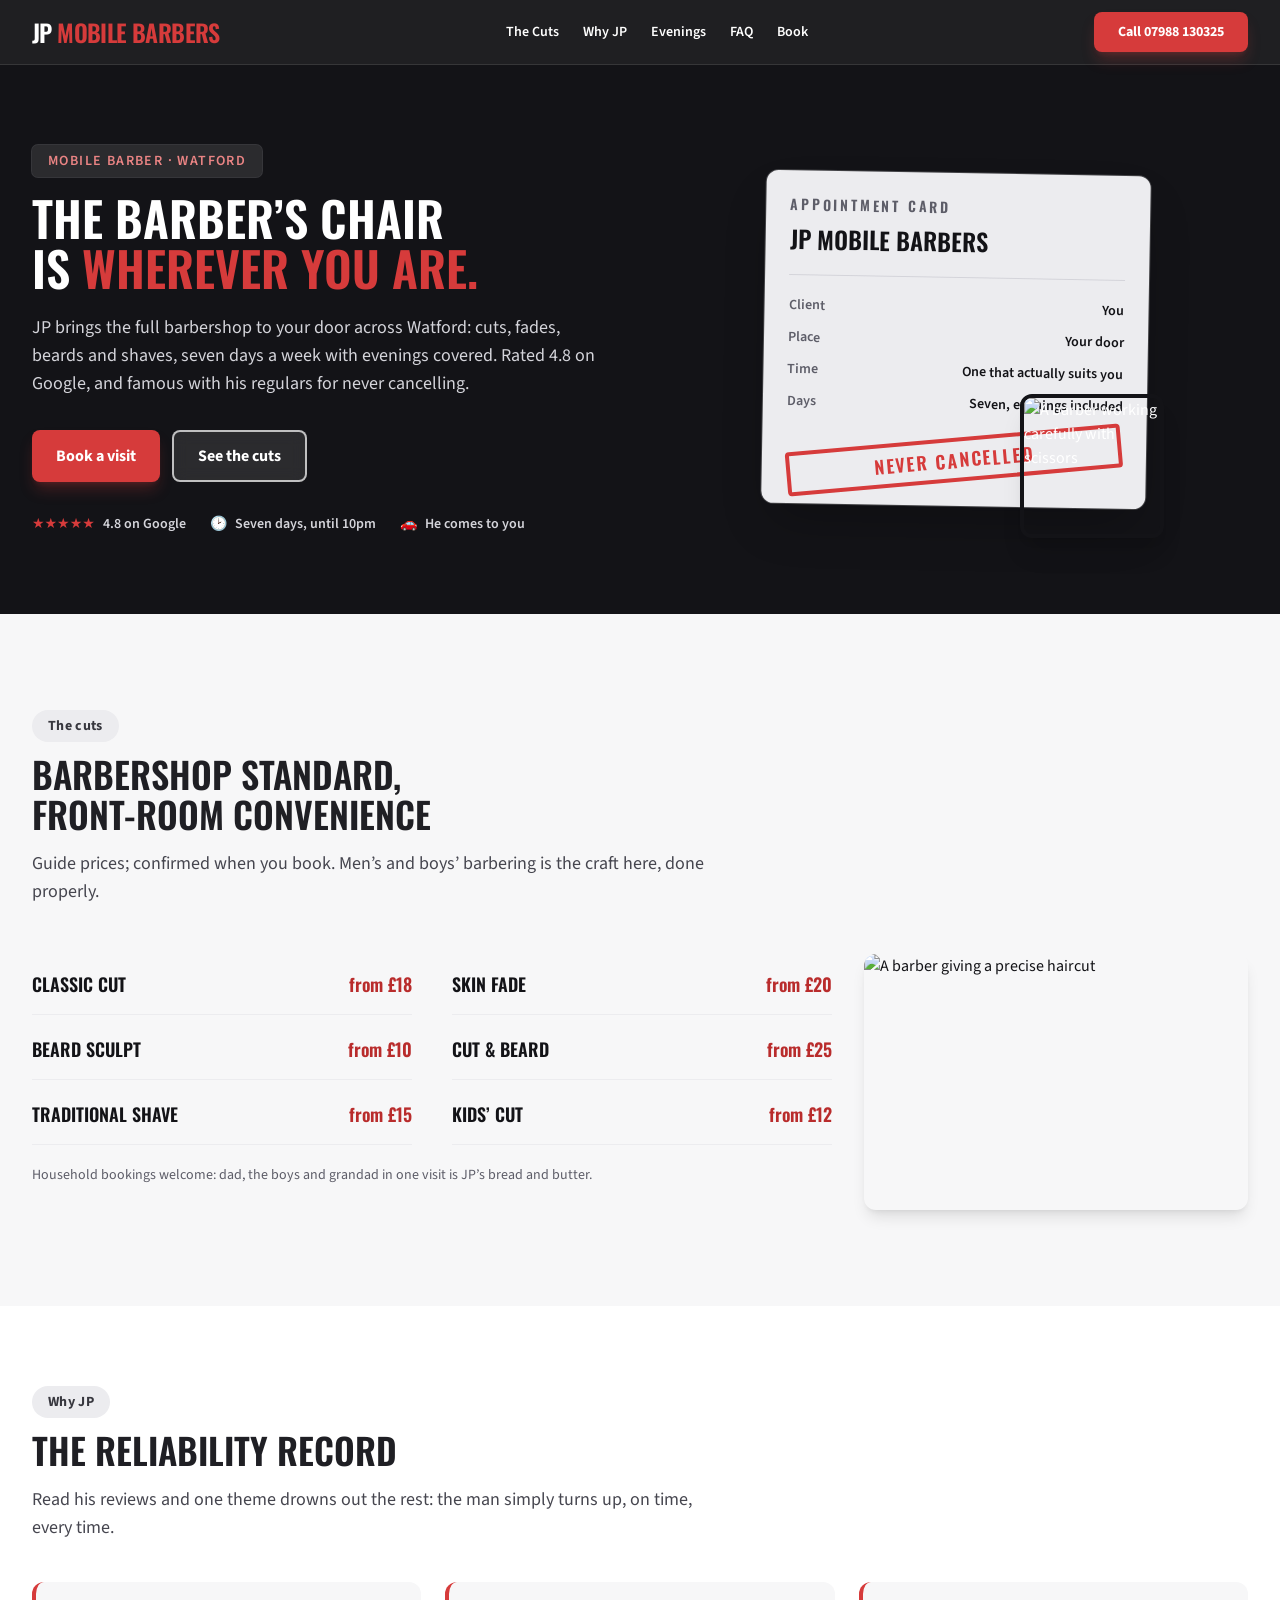
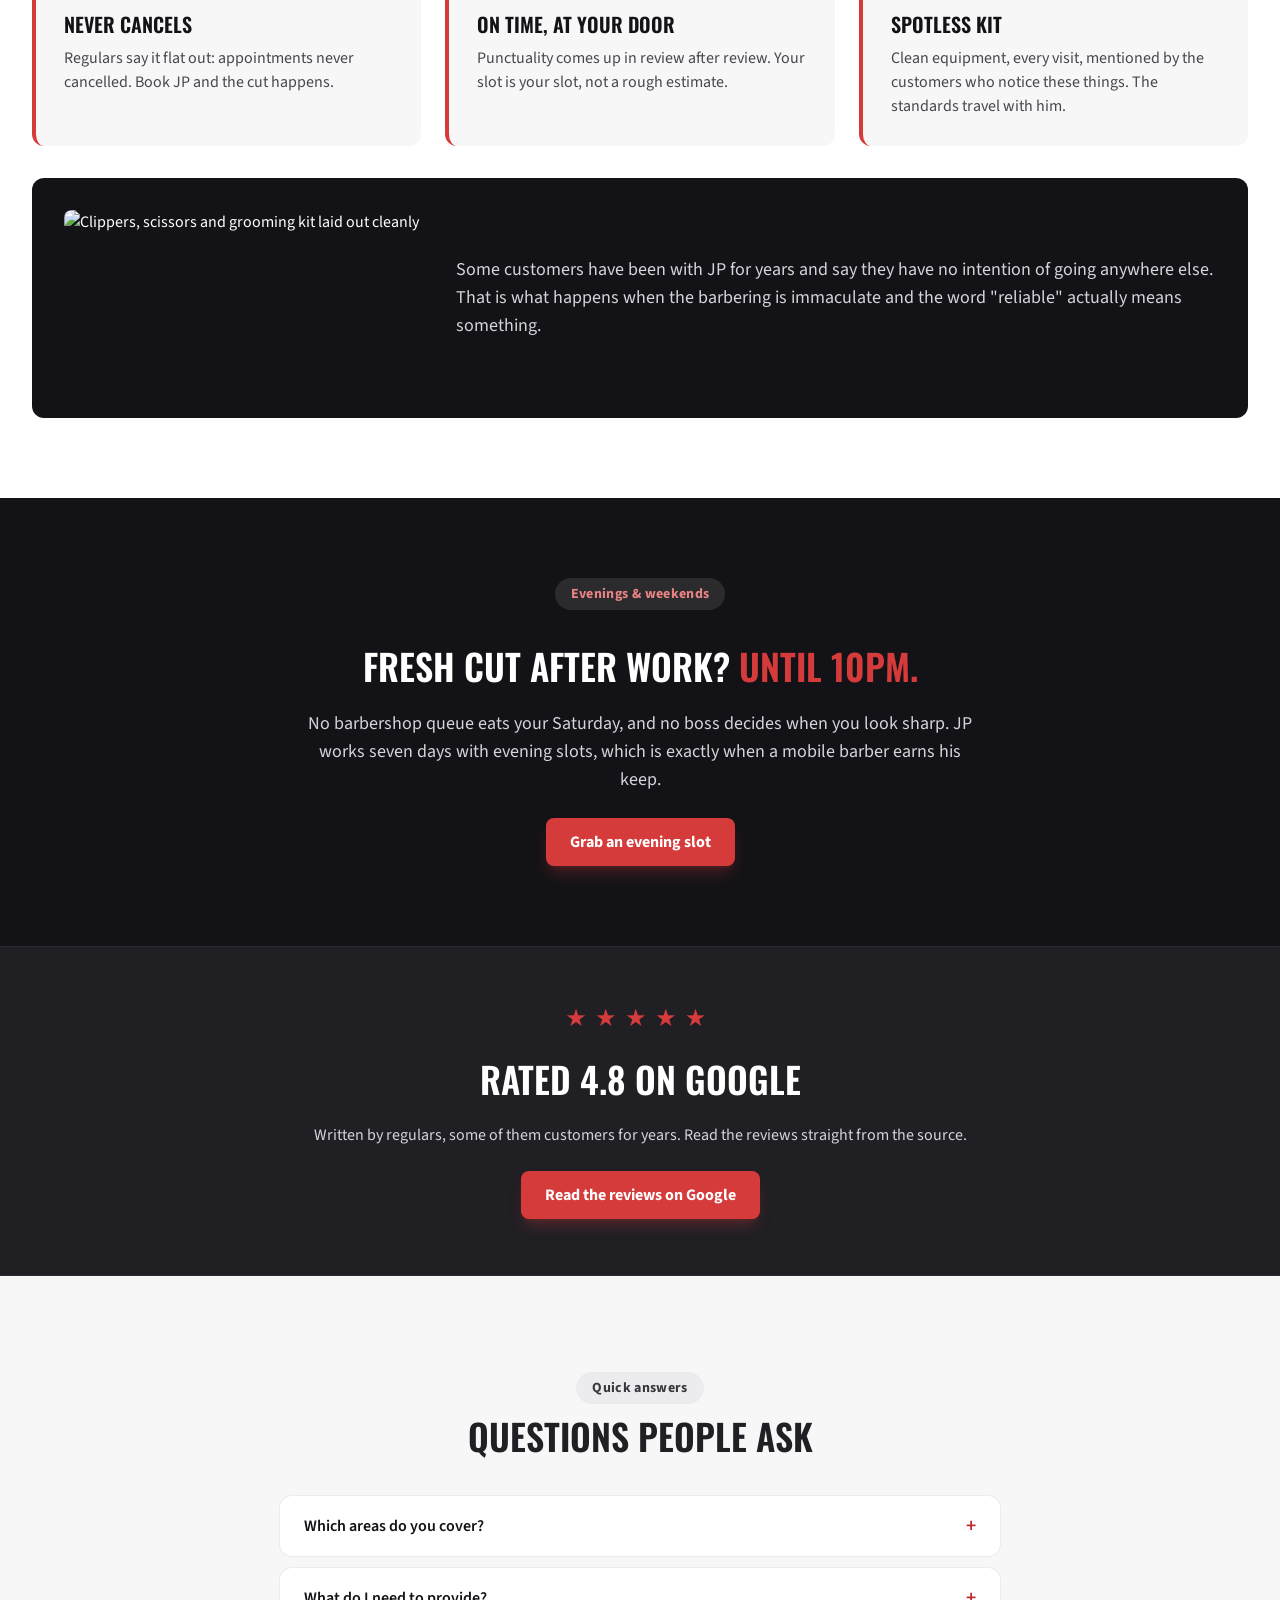
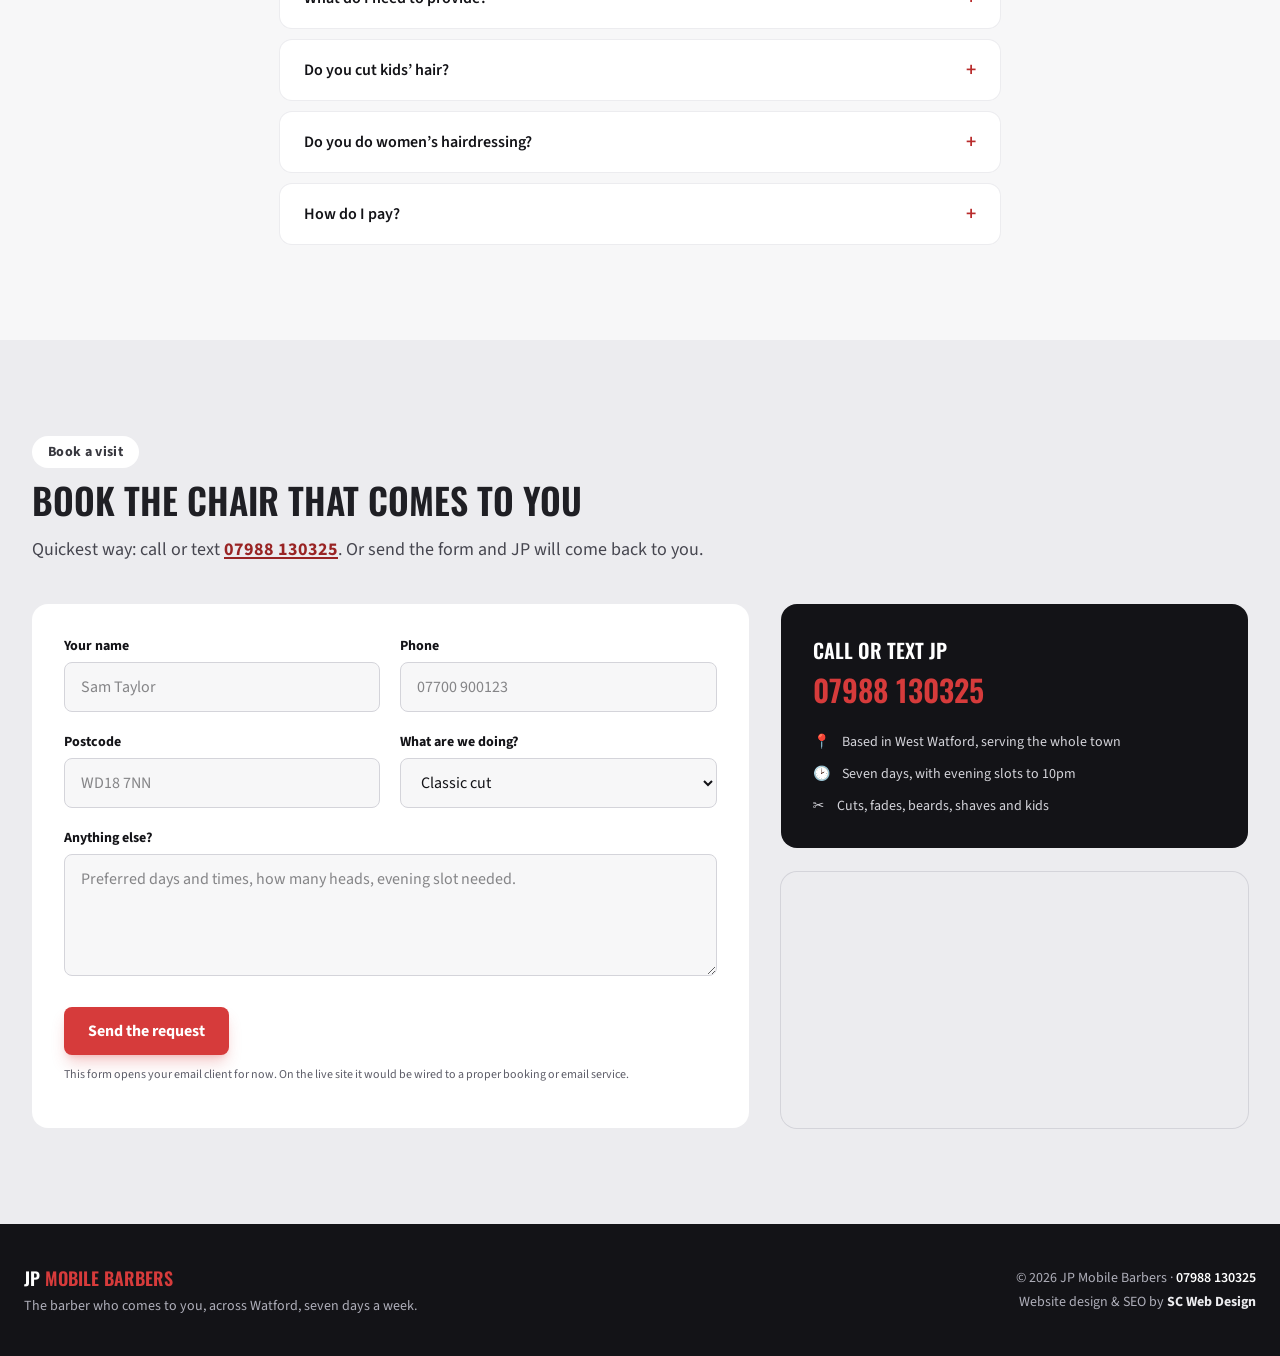
==== commit f751f437: "Rebuild under the niche-research standard: appointment-card hero, reliability record, Rated band wit" ====
--- a/index.html
+++ b/index.html
@@ -2,51 +2,47 @@
 <html lang="en-GB">
 <head>
 <meta charset="UTF-8">
-<meta name="viewport" content="width=device-width, initial-scale=1.0, viewport-fit=cover">
-<meta name="theme-color" content="#f7f7f8">
-<title>JP Mobile Barbers | Barber That Comes To You | Watford</title>
-<meta name="description" content="JP Mobile Barbers brings professional cuts, fades and shaves to your door across Watford. Punctual, professional and 4.8 stars on Google. Call 07988 130325.">
+<meta name="viewport" content="width=device-width, initial-scale=1.0">
+<title>JP Mobile Barbers | The Barber Who Comes to You | Watford</title>
+<meta name="description" content="JP Mobile Barbers brings professional cuts, fades, beards and shaves to your door across Watford, seven days until late. Rated 4.8 on Google. Call 07988 130325.">
+<meta name="robots" content="index, follow">
 <link rel="canonical" href="https://www.jpmobilebarbers.co.uk/">
-
-<meta property="og:type" content="business.business">
-<meta property="og:title" content="JP Mobile Barbers | Barber That Comes To You | Watford">
-<meta property="og:description" content="JP Mobile Barbers brings professional cuts, fades and shaves to your door across Watford. Punctual, professional and 4.8 stars on Google. Call 07988 130325.">
-<meta property="og:image" content="https://images.unsplash.com/photo-1503951914875-452162b0f3f1?fm=jpg&q=80&w=1200&auto=format&fit=crop">
+<meta name="theme-color" content="#131317">
+
+<meta property="og:type" content="website">
+<meta property="og:title" content="JP Mobile Barbers | The Barber Who Comes to You | Watford">
+<meta property="og:description" content="Professional cuts, fades, beards and shaves at your door, seven days until late. Rated 4.8 on Google.">
 <meta property="og:url" content="https://www.jpmobilebarbers.co.uk/">
+<meta property="og:image" content="https://images.unsplash.com/photo-1503951914875-452162b0f3f1?auto=format&fit=crop&w=1200&q=80">
 <meta property="og:locale" content="en_GB">
-<meta property="og:site_name" content="JP Mobile Barbers">
-<meta name="twitter:card" content="summary_large_image">
-
-<meta name="robots" content="index, follow">
-<meta name="geo.placename" content="Watford">
-
-<link rel="icon" href="data:image/svg+xml,%3Csvg xmlns='http://www.w3.org/2000/svg' viewBox='0 0 100 100'%3E%3Ctext y='.9em' font-size='90'%3E&#x2702;&#xFE0F;%3C/text%3E%3C/svg%3E">
+
+<link rel="icon" href="data:image/svg+xml,%3Csvg xmlns='http://www.w3.org/2000/svg' viewBox='0 0 100 100'%3E%3Ctext y='.9em' font-size='90'%3E%E2%9C%82%3C/text%3E%3C/svg%3E">
 
 <link rel="preconnect" href="https://fonts.googleapis.com">
 <link rel="preconnect" href="https://fonts.gstatic.com" crossorigin>
-<link href="https://fonts.googleapis.com/css2?family=Oswald:wght@500;600;700&family=Source+Sans+3:wght@400;600;700&display=swap" rel="stylesheet">
-
+<link href="https://fonts.googleapis.com/css2?family=Oswald:wght@500;600;700&family=Source+Sans+3:wght@400;500;600;700&display=swap" rel="stylesheet">
 <link rel="stylesheet" href="css/style.css">
 
 <script type="application/ld+json">
 {
   "@context": "https://schema.org",
-  "@type": "LocalBusiness",
+  "@type": "BarberShop",
   "name": "JP Mobile Barbers",
-  "description": "Mobile barber serving Watford and surrounding areas. Cuts, fades, beard trims and shaves at your door.",
-  "image": "https://images.unsplash.com/photo-1503951914875-452162b0f3f1?fm=jpg&q=80&w=1200&auto=format&fit=crop",
-  "@id": "https://www.jpmobilebarbers.co.uk/",
+  "description": "Mobile barber serving Watford and surrounding areas. Cuts, fades, beard work, shaves and kids' cuts at your home, seven days with evening availability.",
   "url": "https://www.jpmobilebarbers.co.uk/",
   "telephone": "+447988130325",
-  "priceRange": "££",
+  "image": "https://images.unsplash.com/photo-1503951914875-452162b0f3f1?auto=format&fit=crop&w=1200&q=80",
   "address": {
     "@type": "PostalAddress",
-    "streetAddress": "Watford",
+    "streetAddress": "283 Whippendell Rd",
     "addressLocality": "Watford",
     "addressRegion": "Hertfordshire",
-    "postalCode": "WD18",
+    "postalCode": "WD18 7NN",
     "addressCountry": "GB"
   },
+  "geo": { "@type": "GeoCoordinates", "latitude": 51.6489, "longitude": -0.4143 },
+  "areaServed": ["Watford", "West Watford", "Croxley Green", "Rickmansworth", "Bushey"],
+  "priceRange": "££",
   "aggregateRating": {
     "@type": "AggregateRating",
     "ratingValue": "4.8",
@@ -57,438 +53,310 @@
 </head>
 <body class="bg-brand-50 text-brand-950 antialiased">
 
-<a href="#main" class="sr-only focus:not-sr-only focus:absolute focus:z-50 focus:m-3 focus:rounded-lg focus:bg-white focus:px-4 focus:py-2 focus:text-brand-700 focus:shadow-lg">Skip to content</a>
-
-<header id="site-header" class="sticky top-0 z-40 border-b border-brand-100/80 bg-brand-50/90 backdrop-blur transition-shadow">
-  <div class="mx-auto flex max-w-7xl items-center justify-between px-4 py-3 sm:px-6 lg:px-8">
-    <a href="#main" class="flex items-center gap-2 font-display text-lg font-bold text-brand-900 sm:text-xl">
-      <span aria-hidden="true" class="text-2xl">✂️</span>
-      JP <span class="text-accent-600">Mobile Barbers</span>
+<a href="#cuts" class="sr-only focus:not-sr-only focus:absolute focus:z-50 focus:bg-white focus:px-4 focus:py-2">Skip to content</a>
+
+<header id="site-header" class="sticky top-0 z-40 border-b border-white/10 bg-brand-950/95 text-white backdrop-blur transition-shadow">
+  <div class="mx-auto flex max-w-7xl items-center justify-between gap-4 px-4 py-3 sm:px-6 lg:px-8">
+    <a href="#top" class="font-display text-xl font-semibold uppercase tracking-tight sm:text-2xl">
+      JP <span class="text-accent-500">Mobile Barbers</span>
     </a>
-
-    <nav aria-label="Primary" class="hidden items-center gap-7 lg:flex">
-      <a href="#about" class="text-sm font-bold text-brand-800 hover:text-accent-600">About</a>
-      <a href="#services" class="text-sm font-bold text-brand-800 hover:text-accent-600">Services</a>
-      <a href="#mobile" class="text-sm font-bold text-brand-800 hover:text-accent-600">Why Mobile</a>
-      <a href="#gallery" class="text-sm font-bold text-brand-800 hover:text-accent-600">Gallery</a>
-      <a href="#reviews" class="text-sm font-bold text-brand-800 hover:text-accent-600">Reviews</a>
-      <a href="#faq" class="text-sm font-bold text-brand-800 hover:text-accent-600">FAQ</a>
-      <a href="#contact" class="text-sm font-bold text-brand-800 hover:text-accent-600">Contact</a>
+    <nav class="hidden items-center gap-6 text-sm font-semibold lg:flex" aria-label="Main navigation">
+      <a href="#cuts" class="transition hover:text-accent-300">The Cuts</a>
+      <a href="#reliability" class="transition hover:text-accent-300">Why JP</a>
+      <a href="#evenings" class="transition hover:text-accent-300">Evenings</a>
+      <a href="#faq" class="transition hover:text-accent-300">FAQ</a>
+      <a href="#contact" class="transition hover:text-accent-300">Book</a>
     </nav>
-
-    <div class="hidden items-center gap-3 lg:flex">
-      <a href="tel:07988130325" class="text-sm font-bold text-brand-800">📞 07988 130325</a>
-      <a href="#contact" class="btn-primary !px-5 !py-2.5 text-sm">Book Now</a>
-    </div>
-
-    <button id="menu-toggle" type="button" aria-controls="mobile-menu" aria-expanded="false" class="inline-flex items-center justify-center rounded-lg p-2 text-brand-900 lg:hidden" aria-label="Toggle navigation menu">
-      <svg id="icon-open" xmlns="http://www.w3.org/2000/svg" class="h-7 w-7" fill="none" viewBox="0 0 24 24" stroke="currentColor" stroke-width="2"><path stroke-linecap="round" stroke-linejoin="round" d="M4 6h16M4 12h16M4 18h16" /></svg>
-      <svg id="icon-close" xmlns="http://www.w3.org/2000/svg" class="hidden h-7 w-7" fill="none" viewBox="0 0 24 24" stroke="currentColor" stroke-width="2"><path stroke-linecap="round" stroke-linejoin="round" d="M6 18L18 6M6 6l12 12" /></svg>
+    <div class="hidden lg:block">
+      <a href="tel:07988130325" class="btn-primary !py-2.5 text-sm">Call 07988 130325</a>
+    </div>
+    <button id="menu-toggle" type="button" aria-controls="mobile-menu" aria-expanded="false" class="inline-flex items-center justify-center rounded-lg p-2 text-white lg:hidden" aria-label="Toggle navigation menu">
+      <svg id="icon-open" class="h-6 w-6" fill="none" stroke="currentColor" stroke-width="2" viewBox="0 0 24 24"><path stroke-linecap="round" stroke-linejoin="round" d="M4 6h16M4 12h16M4 18h16"/></svg>
+      <svg id="icon-close" class="hidden h-6 w-6" fill="none" stroke="currentColor" stroke-width="2" viewBox="0 0 24 24"><path stroke-linecap="round" stroke-linejoin="round" d="M6 18L18 6M6 6l12 12"/></svg>
     </button>
   </div>
-
-  <div id="mobile-menu" class="hidden border-t border-brand-100 bg-brand-50 lg:hidden">
-    <nav aria-label="Mobile" class="flex flex-col gap-1 px-4 py-3">
-      <a href="#about" class="rounded-lg px-3 py-2.5 text-brand-900 hover:bg-brand-100">About</a>
-      <a href="#services" class="rounded-lg px-3 py-2.5 text-brand-900 hover:bg-brand-100">Services</a>
-      <a href="#mobile" class="rounded-lg px-3 py-2.5 text-brand-900 hover:bg-brand-100">Why Mobile</a>
-      <a href="#gallery" class="rounded-lg px-3 py-2.5 text-brand-900 hover:bg-brand-100">Gallery</a>
-      <a href="#reviews" class="rounded-lg px-3 py-2.5 text-brand-900 hover:bg-brand-100">Reviews</a>
-      <a href="#faq" class="rounded-lg px-3 py-2.5 text-brand-900 hover:bg-brand-100">FAQ</a>
-      <a href="#contact" class="rounded-lg px-3 py-2.5 text-brand-900 hover:bg-brand-100">Contact</a>
-      <a href="tel:07988130325" class="mt-2 rounded-lg px-3 py-2.5 font-bold text-brand-800">📞 07988 130325</a>
-      <a href="#contact" class="btn-primary mt-1 w-full">Book Now</a>
+  <div id="mobile-menu" class="hidden border-t border-white/10 bg-brand-950 lg:hidden">
+    <nav class="flex flex-col gap-1 px-4 py-4 text-base font-semibold" aria-label="Mobile navigation">
+      <a href="#cuts" class="rounded-lg px-3 py-2.5 transition hover:bg-white/10">The Cuts</a>
+      <a href="#reliability" class="rounded-lg px-3 py-2.5 transition hover:bg-white/10">Why JP</a>
+      <a href="#evenings" class="rounded-lg px-3 py-2.5 transition hover:bg-white/10">Evenings</a>
+      <a href="#faq" class="rounded-lg px-3 py-2.5 transition hover:bg-white/10">FAQ</a>
+      <a href="#contact" class="rounded-lg px-3 py-2.5 transition hover:bg-white/10">Book</a>
+      <a href="tel:07988130325" class="btn-primary mt-2">Call 07988 130325</a>
     </nav>
   </div>
 </header>
 
-<main id="main">
-
-  <section class="relative overflow-hidden bg-gradient-to-br from-brand-800 via-brand-900 to-brand-950">
-    <div class="absolute inset-0 opacity-20 mix-blend-overlay">
-      <img src="https://images.unsplash.com/photo-1503951914875-452162b0f3f1?fm=jpg&q=80&w=1200&auto=format&fit=crop" alt="" class="h-full w-full object-cover" loading="eager">
-    </div>
-    <div class="relative mx-auto grid max-w-7xl gap-12 px-4 py-12 sm:px-6 sm:py-16 lg:grid-cols-2 lg:items-center lg:px-8 lg:py-24">
+<main id="top">
+
+  <!-- Split hero with the appointment-card object -->
+  <section class="bg-brand-950 py-16 text-white sm:py-20">
+    <div class="mx-auto grid max-w-7xl items-center gap-12 px-4 sm:px-6 lg:grid-cols-2 lg:px-8">
       <div>
-        <p class="section-eyebrow !bg-white/10 !text-accent-300">✂️ The Barber Who Comes To You</p>
-        <h1 class="font-display text-4xl font-bold leading-tight text-white sm:text-5xl lg:text-6xl">
-          Barbershop cuts, at your door, on time.
+        <p class="mb-4 inline-flex w-fit items-center gap-2 rounded-md bg-white/10 px-4 py-1.5 text-sm font-semibold uppercase tracking-widest text-accent-300 ring-1 ring-white/15">
+          Mobile barber &middot; Watford
+        </p>
+        <h1 class="font-display text-4xl font-semibold uppercase leading-[1.05] sm:text-5xl">
+          The barber&rsquo;s chair is <span class="text-accent-500">wherever you are.</span>
         </h1>
-        <p class="mt-6 max-w-xl text-lg text-brand-100">
-          JP Mobile Barbers brings the full barbershop experience to homes across Watford: sharp cuts, clean fades and proper shaves, rated 4.8 stars by clients who've stayed for years.
+        <p class="mt-5 max-w-xl text-lg text-brand-200">
+          JP brings the full barbershop to your door across Watford: cuts, fades, beards and shaves, seven days a week with evenings covered. Rated 4.8 on Google, and famous with his regulars for never cancelling.
         </p>
-        <div class="mt-8 flex flex-col gap-3 sm:flex-row sm:flex-wrap sm:gap-4">
-          <a href="#contact" class="btn-primary">Book an Appointment</a>
-          <a href="tel:07988130325" class="btn-secondary">📞 Call 07988 130325</a>
-        </div>
-        <div class="mt-8 overflow-hidden rounded-2xl shadow-2xl ring-2 ring-white/10 lg:hidden">
-          <img src="https://images.unsplash.com/photo-1503951914875-452162b0f3f1?fm=jpg&q=80&w=1200&auto=format&fit=crop" alt="A barber giving a precise clipper fade" class="h-52 w-full object-cover sm:h-64">
-        </div>
-        <dl class="mt-10 grid grid-cols-2 gap-4 sm:grid-cols-4">
-          <div>
-            <dd class="font-display text-2xl font-bold text-white">★ 4.8</dd>
-            <dd class="text-xs text-brand-200">Google Rating</dd>
-          </div>
-          <div>
-            <dd class="font-display text-2xl font-bold text-white">🕙</dd>
-            <dd class="text-xs text-brand-200">Evenings Until 10pm</dd>
-          </div>
-          <div>
-            <dd class="font-display text-2xl font-bold text-white">🚗</dd>
-            <dd class="text-xs text-brand-200">We Come To You</dd>
-          </div>
-          <div>
-            <dd class="font-display text-2xl font-bold text-white">💈</dd>
-            <dd class="text-xs text-brand-200">Cuts, Fades & Shaves</dd>
-          </div>
-        </dl>
-      </div>
-      <div class="relative hidden lg:block">
-        <div class="overflow-hidden rounded-[2rem] shadow-2xl ring-4 ring-white/10">
-          <img src="https://images.unsplash.com/photo-1503951914875-452162b0f3f1?fm=jpg&q=80&w=1200&auto=format&fit=crop" alt="A barber giving a precise clipper fade" class="h-[520px] w-full object-cover">
-        </div>
-        <div class="absolute -bottom-6 -left-6 rounded-2xl bg-white p-4 shadow-xl">
-          <p class="font-display text-3xl font-bold text-brand-800">★★★★★</p>
-          <p class="text-sm font-bold text-brand-600">4.8 from 18 reviews</p>
-        </div>
-      </div>
-    </div>
-  </section>
-
-  <section class="border-b border-brand-100 bg-white">
-    <div class="mx-auto grid max-w-7xl grid-cols-2 gap-6 px-4 py-8 text-center sm:px-6 md:grid-cols-4 lg:px-8">
-      <div>
-        <p class="font-display text-lg font-bold text-brand-900">💈 Real Barbering</p>
-        <p class="text-sm text-brand-600">Cuts, fades, beards, shaves</p>
-      </div>
-      <div>
-        <p class="font-display text-lg font-bold text-brand-900">⏰ On Time</p>
-        <p class="text-sm text-brand-600">Punctuality clients rave about</p>
-      </div>
-      <div>
-        <p class="font-display text-lg font-bold text-brand-900">🧼 Spotless Kit</p>
-        <p class="text-sm text-brand-600">Clean equipment, every visit</p>
-      </div>
-      <div>
-        <p class="font-display text-lg font-bold text-brand-900">📅 Reliable</p>
-        <p class="text-sm text-brand-600">Appointments never cancelled</p>
-      </div>
-    </div>
-  </section>
-
-  <section id="about" class="py-16 sm:py-24">
-    <div class="mx-auto grid max-w-7xl gap-12 px-4 sm:px-6 lg:grid-cols-2 lg:items-center lg:px-8">
-      <div class="order-2 overflow-hidden rounded-[2rem] shadow-xl lg:order-1">
-        <img src="https://images.unsplash.com/photo-1599351431202-1e0f0137899a?fm=jpg&q=80&w=1200&auto=format&fit=crop" alt="Barber tools laid out neatly" class="h-[420px] w-full object-cover" loading="lazy">
-      </div>
-      <div class="order-1 lg:order-2">
-        <p class="section-eyebrow">About JP</p>
-        <h2 class="font-display text-3xl font-bold text-brand-900 sm:text-4xl">One barber, years of loyal heads.</h2>
-        <p class="mt-6 text-brand-700">JP has been cutting hair across Watford for years, and his clients don't leave. Reviews talk about lifelong customers, immaculate quality and appointments that never get cancelled. The kit is spotless, the fades are sharp, and he turns up when he says he will.</p>
-        <p class="mt-4 text-brand-700">Because JP comes to you, there's no waiting room and no queue. Book a slot, and the barbershop arrives at your door: clippers, cape, the lot. Evenings until 10pm make it easy to fit a cut around work.</p>
-        <ul class="mt-8 space-y-3">
-          <li class="flex items-start gap-3">
-            <span class="mt-0.5 text-accent-600">✦</span>
-            <span class="text-brand-800"><strong>Men's and boys' barbering</strong> cuts, fades, beard work and shaves.</span>
-          </li>
-          <li class="flex items-start gap-3">
-            <span class="mt-0.5 text-accent-600">✦</span>
-            <span class="text-brand-800"><strong>Your home, your schedule</strong> daytimes, evenings and weekends.</span>
-          </li>
-          <li class="flex items-start gap-3">
-            <span class="mt-0.5 text-accent-600">✦</span>
-            <span class="text-brand-800"><strong>Trusted for years</strong> long-standing clients across Watford.</span>
-          </li>
-        </ul>
-      </div>
-    </div>
-  </section>
-
-  <section id="services" class="bg-brand-100/50 py-16 sm:py-24">
+        <div class="mt-8 flex flex-wrap gap-3">
+          <a href="tel:07988130325" class="btn-primary">Book a visit</a>
+          <a href="#cuts" class="btn-secondary">See the cuts</a>
+        </div>
+        <div class="mt-8 flex flex-wrap items-center gap-x-6 gap-y-3 text-sm font-semibold text-brand-200">
+          <span class="inline-flex items-center gap-2"><span class="text-accent-500" aria-hidden="true">&#9733;&#9733;&#9733;&#9733;&#9733;</span> 4.8 on Google</span>
+          <span class="inline-flex items-center gap-2"><span aria-hidden="true">&#128337;</span> Seven days, until 10pm</span>
+          <span class="inline-flex items-center gap-2"><span aria-hidden="true">&#128663;</span> He comes to you</span>
+        </div>
+      </div>
+      <div class="relative mx-auto w-full max-w-sm">
+        <div class="rotate-1 rounded-xl bg-brand-100 p-6 text-brand-950 shadow-2xl ring-1 ring-white/20">
+          <p class="font-display text-sm font-semibold uppercase tracking-[0.2em] text-brand-500">Appointment card</p>
+          <p class="mt-2 font-display text-2xl font-semibold uppercase">JP Mobile Barbers</p>
+          <dl class="mt-5 space-y-3 border-t border-brand-200 pt-5 text-sm">
+            <div class="flex justify-between gap-4"><dt class="font-semibold text-brand-500">Client</dt><dd class="font-semibold">You</dd></div>
+            <div class="flex justify-between gap-4"><dt class="font-semibold text-brand-500">Place</dt><dd class="font-semibold">Your door</dd></div>
+            <div class="flex justify-between gap-4"><dt class="font-semibold text-brand-500">Time</dt><dd class="font-semibold">One that actually suits you</dd></div>
+            <div class="flex justify-between gap-4"><dt class="font-semibold text-brand-500">Days</dt><dd class="font-semibold">Seven, evenings included</dd></div>
+          </dl>
+          <div class="mt-6 -rotate-6 self-start rounded border-4 border-accent-500 px-3 py-1 text-center font-display text-lg font-semibold uppercase tracking-widest text-accent-500">
+            Never cancelled
+          </div>
+        </div>
+        <img src="https://images.unsplash.com/photo-1503951914875-452162b0f3f1?auto=format&fit=crop&w=600&q=80" alt="A barber working carefully with scissors" class="absolute -bottom-8 -right-4 hidden h-36 w-36 rounded-xl border-4 border-brand-950 object-cover shadow-xl sm:block" width="600" height="400" loading="lazy">
+      </div>
+    </div>
+  </section>
+
+  <!-- The cuts -->
+  <section id="cuts" class="py-16 sm:py-24">
     <div class="mx-auto max-w-7xl px-4 sm:px-6 lg:px-8">
-      <div class="mx-auto max-w-2xl text-center">
-        <p class="section-eyebrow">Services &amp; Pricing</p>
-        <h2 class="font-display text-3xl font-bold text-brand-900 sm:text-4xl">Services &amp; indicative prices</h2>
-        <p class="mt-4 text-brand-700">Prices below are an indicative guide; your exact price is confirmed when you book.</p>
-      </div>
-      <div class="mt-14 grid gap-6 sm:grid-cols-2 lg:grid-cols-4">
-        <article class="card flex flex-col">
-          <img src="https://images.unsplash.com/photo-1503951914875-452162b0f3f1?fm=jpg&q=80&w=600&auto=format&fit=crop" alt="A clean clipper fade in progress" class="mb-5 h-40 w-full rounded-lg object-cover" loading="lazy">
-          <h3 class="font-display text-lg font-bold text-brand-900">Cut & Fade</h3>
-          <p class="mt-2 flex-1 text-sm text-brand-600">Classic cuts, skin fades, scissor work: finished sharp every time.</p>
-          <p class="mt-4 font-display text-xl font-bold text-accent-600">From £18</p>
-        </article>
-        <article class="card flex flex-col">
-          <img src="https://images.unsplash.com/photo-1621605815971-fbc98d665033?fm=jpg&q=80&w=600&auto=format&fit=crop" alt="A hot towel shave" class="mb-5 h-40 w-full rounded-lg object-cover" loading="lazy">
-          <h3 class="font-display text-lg font-bold text-brand-900">Beard Trim & Shave</h3>
-          <p class="mt-2 flex-1 text-sm text-brand-600">Beard shaping, line-ups and proper wet shaves.</p>
-          <p class="mt-4 font-display text-xl font-bold text-accent-600">From £10</p>
-        </article>
-        <article class="card flex flex-col">
-          <img src="https://images.unsplash.com/photo-1622286342621-4bd786c2447c?fm=jpg&q=80&w=600&auto=format&fit=crop" alt="A boy having a neat trim" class="mb-5 h-40 w-full rounded-lg object-cover" loading="lazy">
-          <h3 class="font-display text-lg font-bold text-brand-900">Kids' Cuts</h3>
-          <p class="mt-2 flex-1 text-sm text-brand-600">Patient, quick cuts for boys of all ages, at home where they're comfortable.</p>
-          <p class="mt-4 font-display text-xl font-bold text-accent-600">From £14</p>
-        </article>
-        <article class="card flex flex-col">
-          <img src="https://images.unsplash.com/photo-1585747860715-2ba37e788b70?fm=jpg&q=80&w=600&auto=format&fit=crop" alt="Barber chair and mirror setup" class="mb-5 h-40 w-full rounded-lg object-cover" loading="lazy">
-          <h3 class="font-display text-lg font-bold text-brand-900">Cut + Beard Combo</h3>
-          <p class="mt-2 flex-1 text-sm text-brand-600">The full refresh: haircut and beard work in one visit.</p>
-          <p class="mt-4 font-display text-xl font-bold text-accent-600">From £25</p>
-        </article>
-      </div>
-      <p class="mt-8 text-center text-sm text-brand-600">Group bookings for households are easy to arrange. <a href="#contact" class="font-bold text-accent-600 underline underline-offset-2">Ask when you book</a></p>
-    </div>
-  </section>
-
-  <section id="mobile" class="py-16 sm:py-24">
-    <div class="mx-auto grid max-w-7xl gap-12 px-4 sm:px-6 lg:grid-cols-2 lg:items-center lg:px-8">
-      <div>
-        <p class="section-eyebrow">🚗 Why Mobile</p>
-        <h2 class="font-display text-3xl font-bold text-brand-900 sm:text-4xl">The barbershop, minus the barbershop.</h2>
-        <p class="mt-6 text-brand-700">No travel, no parking, no sitting in a queue reading old magazines. JP brings professional kit to your home and sets up in minutes. You get the same standard of cut you'd expect from a good shop chair, without giving up your evening to get it.</p>
-        <p class="mt-4 text-brand-700">It's ideal for busy weeks, young kids, older gents who'd rather not travel, and anyone who values their time. Slots run into the evening until 10pm.</p>
-        <a href="#contact" class="btn-primary mt-8">Book Your Slot</a>
-      </div>
-      <div class="overflow-hidden rounded-[2rem] shadow-xl">
-        <img src="https://images.unsplash.com/photo-1512690459411-b9245aed614b?fm=jpg&q=80&w=1200&auto=format&fit=crop" alt="Clippers and combs ready for a mobile appointment" class="h-[400px] w-full object-cover" loading="lazy">
-      </div>
-    </div>
-  </section>
-
-  <section id="gallery" class="bg-brand-950 py-16 sm:py-24">
+      <div class="max-w-2xl">
+        <p class="section-eyebrow">The cuts</p>
+        <h2 class="font-display text-3xl font-semibold uppercase text-brand-900 sm:text-4xl">Barbershop standard, front-room convenience</h2>
+        <p class="mt-4 text-lg text-brand-600">Guide prices; confirmed when you book. Men&rsquo;s and boys&rsquo; barbering is the craft here, done properly.</p>
+      </div>
+      <div class="mt-12 grid gap-8 lg:grid-cols-3">
+        <div class="lg:col-span-2">
+          <div class="grid gap-x-10 gap-y-1 sm:grid-cols-2">
+            <div class="flex items-baseline gap-3 border-b border-brand-100 py-4">
+              <h3 class="font-display text-lg font-semibold uppercase">Classic cut</h3>
+              <span class="flex-1"></span>
+              <p class="font-display text-lg font-semibold text-accent-600">from &pound;18</p>
+            </div>
+            <div class="flex items-baseline gap-3 border-b border-brand-100 py-4">
+              <h3 class="font-display text-lg font-semibold uppercase">Skin fade</h3>
+              <span class="flex-1"></span>
+              <p class="font-display text-lg font-semibold text-accent-600">from &pound;20</p>
+            </div>
+            <div class="flex items-baseline gap-3 border-b border-brand-100 py-4">
+              <h3 class="font-display text-lg font-semibold uppercase">Beard sculpt</h3>
+              <span class="flex-1"></span>
+              <p class="font-display text-lg font-semibold text-accent-600">from &pound;10</p>
+            </div>
+            <div class="flex items-baseline gap-3 border-b border-brand-100 py-4">
+              <h3 class="font-display text-lg font-semibold uppercase">Cut &amp; beard</h3>
+              <span class="flex-1"></span>
+              <p class="font-display text-lg font-semibold text-accent-600">from &pound;25</p>
+            </div>
+            <div class="flex items-baseline gap-3 border-b border-brand-100 py-4">
+              <h3 class="font-display text-lg font-semibold uppercase">Traditional shave</h3>
+              <span class="flex-1"></span>
+              <p class="font-display text-lg font-semibold text-accent-600">from &pound;15</p>
+            </div>
+            <div class="flex items-baseline gap-3 border-b border-brand-100 py-4">
+              <h3 class="font-display text-lg font-semibold uppercase">Kids&rsquo; cut</h3>
+              <span class="flex-1"></span>
+              <p class="font-display text-lg font-semibold text-accent-600">from &pound;12</p>
+            </div>
+          </div>
+          <p class="mt-5 text-sm text-brand-500">Household bookings welcome: dad, the boys and grandad in one visit is JP&rsquo;s bread and butter.</p>
+        </div>
+        <img src="https://images.unsplash.com/photo-1593702288056-7927b442d0fa?auto=format&fit=crop&w=700&q=80" alt="A barber giving a precise haircut" class="h-64 w-full rounded-xl object-cover shadow-lg lg:h-full" width="700" height="467" loading="lazy">
+      </div>
+    </div>
+  </section>
+
+  <!-- The reliability record -->
+  <section id="reliability" class="bg-white py-16 sm:py-20">
     <div class="mx-auto max-w-7xl px-4 sm:px-6 lg:px-8">
-      <div class="mx-auto max-w-2xl text-center">
-        <p class="section-eyebrow !bg-white/10 !text-accent-300">Gallery</p>
-        <h2 class="font-display text-3xl font-bold text-white sm:text-4xl">Sharp work, wherever the chair is</h2>
-        <p class="mt-4 text-brand-200">Illustrative photos shown for this preview. The live site would feature real work.</p>
-      </div>
-      <div class="mt-12 grid grid-cols-2 gap-4 sm:grid-cols-3 lg:grid-cols-4">
-        <img src="https://images.unsplash.com/photo-1503951914875-452162b0f3f1?fm=jpg&q=75&w=500&auto=format&fit=crop" alt="A precise fade" class="h-48 w-full rounded-xl object-cover ring-1 ring-white/10 transition hover:scale-[1.02] hover:opacity-90 sm:h-56" loading="lazy">
-        <img src="https://images.unsplash.com/photo-1599351431202-1e0f0137899a?fm=jpg&q=75&w=500&auto=format&fit=crop" alt="Barber tools" class="h-48 w-full rounded-xl object-cover ring-1 ring-white/10 transition hover:scale-[1.02] hover:opacity-90 sm:h-56" loading="lazy">
-        <img src="https://images.unsplash.com/photo-1621605815971-fbc98d665033?fm=jpg&q=75&w=500&auto=format&fit=crop" alt="A hot towel shave" class="h-48 w-full rounded-xl object-cover ring-1 ring-white/10 transition hover:scale-[1.02] hover:opacity-90 sm:h-56" loading="lazy">
-        <img src="https://images.unsplash.com/photo-1585747860715-2ba37e788b70?fm=jpg&q=75&w=500&auto=format&fit=crop" alt="A barber station" class="h-48 w-full rounded-xl object-cover ring-1 ring-white/10 transition hover:scale-[1.02] hover:opacity-90 sm:h-56" loading="lazy">
-        <img src="https://images.unsplash.com/photo-1622286342621-4bd786c2447c?fm=jpg&q=75&w=500&auto=format&fit=crop" alt="A boy's neat trim" class="h-48 w-full rounded-xl object-cover ring-1 ring-white/10 transition hover:scale-[1.02] hover:opacity-90 sm:h-56" loading="lazy">
-        <img src="https://images.unsplash.com/photo-1512690459411-b9245aed614b?fm=jpg&q=75&w=500&auto=format&fit=crop" alt="Combs and clippers" class="h-48 w-full rounded-xl object-cover ring-1 ring-white/10 transition hover:scale-[1.02] hover:opacity-90 sm:h-56" loading="lazy">
-        <img src="https://images.unsplash.com/photo-1517832606299-7ae9b720a186?fm=jpg&q=75&w=500&auto=format&fit=crop" alt="A confident fresh cut" class="h-48 w-full rounded-xl object-cover ring-1 ring-white/10 transition hover:scale-[1.02] hover:opacity-90 sm:h-56" loading="lazy">
-        <img src="https://images.unsplash.com/photo-1519500099198-fd81846b8f03?fm=jpg&q=75&w=500&auto=format&fit=crop" alt="Close barber scissor work" class="h-48 w-full rounded-xl object-cover ring-1 ring-white/10 transition hover:scale-[1.02] hover:opacity-90 sm:h-56" loading="lazy">
-      </div>
-    </div>
-  </section>
-
-  <section id="reviews" class="py-16 sm:py-24">
+      <div class="max-w-2xl">
+        <p class="section-eyebrow">Why JP</p>
+        <h2 class="font-display text-3xl font-semibold uppercase text-brand-900 sm:text-4xl">The reliability record</h2>
+        <p class="mt-4 text-lg text-brand-600">Read his reviews and one theme drowns out the rest: the man simply turns up, on time, every time.</p>
+      </div>
+      <div class="mt-10 grid gap-6 lg:grid-cols-3">
+        <div class="rounded-xl border-l-4 border-accent-500 bg-brand-50 p-7">
+          <h3 class="font-display text-xl font-semibold uppercase">Never cancels</h3>
+          <p class="mt-2 text-brand-600">Regulars say it flat out: appointments never cancelled. Book JP and the cut happens.</p>
+        </div>
+        <div class="rounded-xl border-l-4 border-accent-500 bg-brand-50 p-7">
+          <h3 class="font-display text-xl font-semibold uppercase">On time, at your door</h3>
+          <p class="mt-2 text-brand-600">Punctuality comes up in review after review. Your slot is your slot, not a rough estimate.</p>
+        </div>
+        <div class="rounded-xl border-l-4 border-accent-500 bg-brand-50 p-7">
+          <h3 class="font-display text-xl font-semibold uppercase">Spotless kit</h3>
+          <p class="mt-2 text-brand-600">Clean equipment, every visit, mentioned by the customers who notice these things. The standards travel with him.</p>
+        </div>
+      </div>
+      <div class="mt-8 grid items-center gap-6 rounded-xl bg-brand-950 p-8 text-white lg:grid-cols-3">
+        <img src="https://images.unsplash.com/photo-1621605815971-fbc98d665033?auto=format&fit=crop&w=700&q=80" alt="Clippers, scissors and grooming kit laid out cleanly" class="h-44 w-full rounded-lg object-cover" width="700" height="467" loading="lazy">
+        <p class="text-lg text-brand-200 lg:col-span-2">
+          Some customers have been with JP for years and say they have no intention of going anywhere else. That is what happens when the barbering is immaculate and the word "reliable" actually means something.
+        </p>
+      </div>
+    </div>
+  </section>
+
+  <!-- Evenings band -->
+  <section id="evenings" class="bg-brand-950 py-16 text-white sm:py-20">
+    <div class="mx-auto flex max-w-5xl flex-col items-center gap-6 px-4 text-center sm:px-6">
+      <p class="section-eyebrow !bg-white/10 !text-accent-300">Evenings &amp; weekends</p>
+      <h2 class="font-display text-3xl font-semibold uppercase sm:text-4xl">Fresh cut after work? <span class="text-accent-500">Until 10pm.</span></h2>
+      <p class="max-w-2xl text-lg text-brand-200">No barbershop queue eats your Saturday, and no boss decides when you look sharp. JP works seven days with evening slots, which is exactly when a mobile barber earns his keep.</p>
+      <a href="tel:07988130325" class="btn-primary">Grab an evening slot</a>
+    </div>
+  </section>
+
+  <!-- Rated on Google -->
+  <section class="border-y border-brand-800 bg-brand-900 py-14 text-white">
+    <div class="mx-auto flex max-w-5xl flex-col items-center gap-6 px-4 text-center sm:px-6">
+      <span class="text-2xl tracking-[0.35em] text-accent-500" aria-hidden="true">&#9733;&#9733;&#9733;&#9733;&#9733;</span>
+      <h2 class="font-display text-3xl font-semibold uppercase sm:text-4xl">Rated 4.8 on Google</h2>
+      <p class="max-w-2xl text-brand-200">Written by regulars, some of them customers for years. Read the reviews straight from the source.</p>
+      <a href="https://www.google.com/maps/search/?api=1&query=JP+Mobile+Barbers+283+Whippendell+Rd+Watford+WD18+7NN" target="_blank" rel="noopener" class="btn-primary">Read the reviews on Google</a>
+    </div>
+  </section>
+
+  <!-- FAQ -->
+  <section id="faq" class="py-16 sm:py-24">
+    <div class="mx-auto max-w-3xl px-4 sm:px-6">
+      <div class="text-center">
+        <p class="section-eyebrow">Quick answers</p>
+        <h2 class="font-display text-3xl font-semibold uppercase text-brand-900 sm:text-4xl">Questions people ask</h2>
+      </div>
+      <div class="mt-10 space-y-3">
+        <div class="faq-item overflow-hidden rounded-xl bg-white ring-1 ring-brand-100">
+          <button type="button" class="faq-trigger flex w-full items-center justify-between gap-4 px-6 py-4 text-left font-semibold" aria-expanded="false">
+            Which areas do you cover?
+            <span class="faq-icon shrink-0 text-xl text-accent-600" aria-hidden="true">+</span>
+          </button>
+          <div class="hidden px-6 pb-5 text-brand-600">Based in West Watford and covering Watford and the surrounding areas. On the edge of the patch? Ask when you call, the answer is usually yes.</div>
+        </div>
+        <div class="faq-item overflow-hidden rounded-xl bg-white ring-1 ring-brand-100">
+          <button type="button" class="faq-trigger flex w-full items-center justify-between gap-4 px-6 py-4 text-left font-semibold" aria-expanded="false">
+            What do I need to provide?
+            <span class="faq-icon shrink-0 text-xl text-accent-600" aria-hidden="true">+</span>
+          </button>
+          <div class="hidden px-6 pb-5 text-brand-600">A chair, a bit of floor space and a plug socket usually covers it. JP brings the kit, keeps it spotless, and leaves your front room looking like nothing happened, minus the hair.</div>
+        </div>
+        <div class="faq-item overflow-hidden rounded-xl bg-white ring-1 ring-brand-100">
+          <button type="button" class="faq-trigger flex w-full items-center justify-between gap-4 px-6 py-4 text-left font-semibold" aria-expanded="false">
+            Do you cut kids&rsquo; hair?
+            <span class="faq-icon shrink-0 text-xl text-accent-600" aria-hidden="true">+</span>
+          </button>
+          <div class="hidden px-6 pb-5 text-brand-600">Yes, and being at home helps enormously with wriggly or nervous kids. Plenty of families book the whole household in one visit.</div>
+        </div>
+        <div class="faq-item overflow-hidden rounded-xl bg-white ring-1 ring-brand-100">
+          <button type="button" class="faq-trigger flex w-full items-center justify-between gap-4 px-6 py-4 text-left font-semibold" aria-expanded="false">
+            Do you do women&rsquo;s hairdressing?
+            <span class="faq-icon shrink-0 text-xl text-accent-600" aria-hidden="true">+</span>
+          </button>
+          <div class="hidden px-6 pb-5 text-brand-600">JP is a barber, and men&rsquo;s and boys&rsquo; barbering is what he does best, so that is what he sticks to. For clipper cuts and fades, anyone is welcome; for styled longer hair, a hairdresser will serve you better.</div>
+        </div>
+        <div class="faq-item overflow-hidden rounded-xl bg-white ring-1 ring-brand-100">
+          <button type="button" class="faq-trigger flex w-full items-center justify-between gap-4 px-6 py-4 text-left font-semibold" aria-expanded="false">
+            How do I pay?
+            <span class="faq-icon shrink-0 text-xl text-accent-600" aria-hidden="true">+</span>
+          </button>
+          <div class="hidden px-6 pb-5 text-brand-600">On the day, once you have checked the mirror and grinned at it. Payment details get confirmed when you book.</div>
+        </div>
+      </div>
+    </div>
+  </section>
+
+  <!-- Contact -->
+  <section id="contact" class="bg-brand-100 py-16 sm:py-24">
     <div class="mx-auto max-w-7xl px-4 sm:px-6 lg:px-8">
-      <div class="mx-auto max-w-2xl text-center">
-        <p class="section-eyebrow">Reviews</p>
-        <h2 class="font-display text-3xl font-bold text-brand-900 sm:text-4xl">What Watford says</h2>
-        <div class="mt-4 inline-flex items-center gap-2 rounded-full bg-brand-100 px-5 py-2">
-          <span class="font-display text-lg font-bold text-brand-900">★★★★★ 4.8</span>
-          <span class="text-sm text-brand-600">from 18 Google Reviews</span>
-        </div>
-      </div>
-      <div class="mt-14 grid gap-6 lg:grid-cols-3">
-        <blockquote class="card">
-          <p class="text-brand-700">"He got to my place right on time and the haircut is amazing. Highly recommend."</p>
-          <footer class="mt-4 text-sm font-bold text-brand-500">Google Review</footer>
-        </blockquote>
-        <blockquote class="card">
-          <p class="text-brand-700">"I'm a lifelong customer. Outstanding delivery, excellent service and immaculate quality. I've never changed and don't intend to."</p>
-          <footer class="mt-4 text-sm font-bold text-brand-500">Google Review</footer>
-        </blockquote>
-        <blockquote class="card">
-          <p class="text-brand-700">"Brilliant barber, 5-star customer service, and appointments never cancelled. Gave my father-in-law a great cut and shave."</p>
-          <footer class="mt-4 text-sm font-bold text-brand-500">Google Review</footer>
-        </blockquote>
-      </div>
-      <p class="mt-8 text-center text-sm text-brand-600">Paraphrased from themes in real Google reviews for this preview.</p>
-    </div>
-  </section>
-
-  <section id="faq" class="bg-brand-100/50 py-16 sm:py-24">
-    <div class="mx-auto max-w-3xl px-4 sm:px-6 lg:px-8">
-      <div class="text-center">
-        <p class="section-eyebrow">FAQ</p>
-        <h2 class="font-display text-3xl font-bold text-brand-900 sm:text-4xl">Common questions</h2>
-      </div>
-      <div class="mt-12 space-y-4" id="faq-list">
-        <div class="faq-item overflow-hidden rounded-xl bg-white ring-1 ring-brand-100">
-          <button type="button" class="faq-trigger flex w-full items-center justify-between gap-4 px-6 py-5 text-left font-bold text-brand-900" aria-expanded="false">
-            Which areas do you cover?
-            <span class="faq-icon shrink-0 text-xl text-accent-600">+</span>
-          </button>
-          <div class="faq-panel hidden px-6 pb-5 text-brand-600">JP is based in West Watford and covers Watford and the surrounding areas. If you're nearby but not sure, just ask when you book.</div>
-        </div>
-        <div class="faq-item overflow-hidden rounded-xl bg-white ring-1 ring-brand-100">
-          <button type="button" class="faq-trigger flex w-full items-center justify-between gap-4 px-6 py-5 text-left font-bold text-brand-900" aria-expanded="false">
-            What do I need at home?
-            <span class="faq-icon shrink-0 text-xl text-accent-600">+</span>
-          </button>
-          <div class="faq-panel hidden px-6 pb-5 text-brand-600">Just a chair near a plug socket. JP brings everything else: clippers, scissors, cape and cleanup.</div>
-        </div>
-        <div class="faq-item overflow-hidden rounded-xl bg-white ring-1 ring-brand-100">
-          <button type="button" class="faq-trigger flex w-full items-center justify-between gap-4 px-6 py-5 text-left font-bold text-brand-900" aria-expanded="false">
-            Do you cut women's hair?
-            <span class="faq-icon shrink-0 text-xl text-accent-600">+</span>
-          </button>
-          <div class="faq-panel hidden px-6 pb-5 text-brand-600">JP specialises in men's and boys' barbering: cuts, fades, beards and shaves. That focus is how the quality stays consistently sharp.</div>
-        </div>
-        <div class="faq-item overflow-hidden rounded-xl bg-white ring-1 ring-brand-100">
-          <button type="button" class="faq-trigger flex w-full items-center justify-between gap-4 px-6 py-5 text-left font-bold text-brand-900" aria-expanded="false">
-            How late can I book?
-            <span class="faq-icon shrink-0 text-xl text-accent-600">+</span>
-          </button>
-          <div class="faq-panel hidden px-6 pb-5 text-brand-600">Appointments run into the evening, with the last slots around 10pm on most days.</div>
-        </div>
-        <div class="faq-item overflow-hidden rounded-xl bg-white ring-1 ring-brand-100">
-          <button type="button" class="faq-trigger flex w-full items-center justify-between gap-4 px-6 py-5 text-left font-bold text-brand-900" aria-expanded="false">
-            How do I pay?
-            <span class="faq-icon shrink-0 text-xl text-accent-600">+</span>
-          </button>
-          <div class="faq-panel hidden px-6 pb-5 text-brand-600">Cash or bank transfer on the day, whichever is easier.</div>
-        </div>
-      </div>
-    </div>
-  </section>
-
-  <section class="py-16 sm:py-24">
-    <div class="mx-auto max-w-7xl px-4 sm:px-6 lg:px-8">
-      <div class="mx-auto max-w-2xl text-center">
-        <p class="section-eyebrow">Service Area</p>
-        <h2 class="font-display text-3xl font-bold text-brand-900 sm:text-4xl">Coming to doorsteps across Watford</h2>
-      </div>
-      <div class="mt-10 flex flex-wrap justify-center gap-3">
-        <span class="rounded-full bg-brand-100 px-5 py-2 text-sm font-bold text-brand-800">Watford</span>
-        <span class="rounded-full bg-brand-100 px-5 py-2 text-sm font-bold text-brand-800">West Watford</span>
-        <span class="rounded-full bg-brand-100 px-5 py-2 text-sm font-bold text-brand-800">Cassiobury</span>
-        <span class="rounded-full bg-brand-100 px-5 py-2 text-sm font-bold text-brand-800">Oxhey</span>
-        <span class="rounded-full bg-brand-100 px-5 py-2 text-sm font-bold text-brand-800">Bushey</span>
-        <span class="rounded-full bg-brand-100 px-5 py-2 text-sm font-bold text-brand-800">Croxley Green</span>
-        <span class="rounded-full bg-brand-100 px-5 py-2 text-sm font-bold text-brand-800">Garston</span>
-        <span class="rounded-full bg-brand-100 px-5 py-2 text-sm font-bold text-brand-800">Rickmansworth</span>
-      </div>
-    </div>
-  </section>
-
-  <section id="contact" class="bg-gradient-to-br from-brand-900 to-brand-950 py-16 sm:py-24">
-    <div class="mx-auto max-w-7xl px-4 sm:px-6 lg:px-8">
-      <div class="mx-auto max-w-2xl text-center">
-        <p class="section-eyebrow !bg-white/10 !text-accent-300">Get In Touch</p>
-        <h2 class="font-display text-3xl font-bold text-white sm:text-4xl">Book an appointment</h2>
-        <p class="mt-4 text-brand-200">Call or text to book, or use the form and JP will get back to you.</p>
-      </div>
-
-      <div class="mt-14 grid gap-8 lg:grid-cols-5">
-        <div class="lg:col-span-2 space-y-6">
-          <div class="rounded-2xl bg-white/10 p-6 backdrop-blur">
-            <h3 class="font-display font-bold text-white">Details</h3>
-            <ul class="mt-4 space-y-3 text-sm text-brand-100">
-              <li class="flex gap-3"><span aria-hidden="true">📍</span><span>Mobile service across Watford, WD postcodes</span></li>
-              <li class="flex gap-3"><span aria-hidden="true">📞</span><span>07988 130325</span></li>
-              <li class="flex gap-3"><span aria-hidden="true">🕙</span><span>Evening slots until 10pm</span></li>
-            </ul>
-          </div>
-          <div class="rounded-2xl bg-white/10 p-6 backdrop-blur">
-            <h3 class="font-display font-bold text-white">Hours</h3>
-            <dl class="mt-4 space-y-2 text-sm text-brand-100">
-              <div class="flex justify-between"><dt>Monday to Saturday</dt><dd>By appointment</dd></div>
-              <div class="flex justify-between"><dt>Evenings</dt><dd>Until around 10pm</dd></div>
-            </dl>
-            <p class="mt-3 text-xs text-brand-300">Please call or text to confirm availability.</p>
-          </div>
-          <div class="overflow-hidden rounded-2xl ring-1 ring-white/10">
-            <iframe
-              title="Map of JP Mobile Barbers' Watford service area"
-              src="https://www.google.com/maps?q=Watford,+WD18&output=embed"
-              width="100%" height="220" style="border:0" loading="lazy" referrerpolicy="no-referrer-when-downgrade"></iframe>
-          </div>
-        </div>
-
+      <div class="max-w-2xl">
+        <p class="section-eyebrow !bg-white">Book a visit</p>
+        <h2 class="font-display text-3xl font-semibold uppercase text-brand-900 sm:text-4xl">Book the chair that comes to you</h2>
+        <p class="mt-4 text-lg text-brand-600">Quickest way: call or text <a href="tel:07988130325" class="font-bold text-accent-700 underline decoration-2 underline-offset-2">07988 130325</a>. Or send the form and JP will come back to you.</p>
+      </div>
+      <div class="mt-10 grid gap-8 lg:grid-cols-5">
         <form class="lg:col-span-3 rounded-2xl bg-white p-6 sm:p-8" action="mailto:bookings@jpmobilebarbers.co.uk" method="post" enctype="text/plain">
           <div class="grid gap-5 sm:grid-cols-2">
             <div>
-              <label for="name" class="block text-sm font-bold text-brand-900">Your name</label>
-              <input type="text" id="name" name="name" required class="mt-1.5 w-full rounded-lg border border-brand-200 px-4 py-2.5 text-brand-950 focus:border-brand-500 focus:outline-none focus:ring-2 focus:ring-brand-200">
+              <label for="name" class="mb-1.5 block text-sm font-bold">Your name</label>
+              <input type="text" id="name" name="name" required autocomplete="name" class="w-full rounded-lg border border-brand-200 bg-brand-50 px-4 py-3 outline-none ring-accent-500 transition focus:ring-2" placeholder="Sam Taylor">
             </div>
             <div>
-              <label for="phone" class="block text-sm font-bold text-brand-900">Phone number</label>
-              <input type="tel" id="phone" name="phone" required class="mt-1.5 w-full rounded-lg border border-brand-200 px-4 py-2.5 text-brand-950 focus:border-brand-500 focus:outline-none focus:ring-2 focus:ring-brand-200">
+              <label for="phone" class="mb-1.5 block text-sm font-bold">Phone</label>
+              <input type="tel" id="phone" name="phone" required autocomplete="tel" class="w-full rounded-lg border border-brand-200 bg-brand-50 px-4 py-3 outline-none ring-accent-500 transition focus:ring-2" placeholder="07700 900123">
             </div>
             <div>
-              <label for="detail" class="block text-sm font-bold text-brand-900">Service needed</label>
-              <input type="text" id="detail" name="detail" class="mt-1.5 w-full rounded-lg border border-brand-200 px-4 py-2.5 text-brand-950 focus:border-brand-500 focus:outline-none focus:ring-2 focus:ring-brand-200">
+              <label for="postcode" class="mb-1.5 block text-sm font-bold">Postcode</label>
+              <input type="text" id="postcode" name="postcode" required autocomplete="postal-code" class="w-full rounded-lg border border-brand-200 bg-brand-50 px-4 py-3 outline-none ring-accent-500 transition focus:ring-2" placeholder="WD18 7NN">
             </div>
             <div>
-              <label for="service" class="block text-sm font-bold text-brand-900">Service</label>
-              <select id="service" name="service" class="mt-1.5 w-full rounded-lg border border-brand-200 px-4 py-2.5 text-brand-950 focus:border-brand-500 focus:outline-none focus:ring-2 focus:ring-brand-200">
-                <option>Cut & Fade</option>
-                <option>Beard Trim & Shave</option>
-                <option>Kids' Cut</option>
-                <option>Cut + Beard Combo</option>
-                <option>Group / household booking</option>
+              <label for="service" class="mb-1.5 block text-sm font-bold">What are we doing?</label>
+              <select id="service" name="service" class="w-full rounded-lg border border-brand-200 bg-brand-50 px-4 py-3 outline-none ring-accent-500 transition focus:ring-2">
+                <option selected>Classic cut</option>
+                <option>Skin fade</option>
+                <option>Cut &amp; beard</option>
+                <option>Traditional shave</option>
+                <option>Kids&rsquo; cut</option>
+                <option>Whole household</option>
               </select>
             </div>
             <div class="sm:col-span-2">
-              <label for="message" class="block text-sm font-bold text-brand-900">Message</label>
-              <textarea id="message" name="message" rows="4" class="mt-1.5 w-full rounded-lg border border-brand-200 px-4 py-2.5 text-brand-950 focus:border-brand-500 focus:outline-none focus:ring-2 focus:ring-brand-200" placeholder="Preferred day and time, plus anything useful to know..."></textarea>
-            </div>
-          </div>
-          <button type="submit" class="btn-primary mt-6 w-full sm:w-auto">Send Booking Request</button>
+              <label for="message" class="mb-1.5 block text-sm font-bold">Anything else?</label>
+              <textarea id="message" name="message" rows="4" class="w-full rounded-lg border border-brand-200 bg-brand-50 px-4 py-3 outline-none ring-accent-500 transition focus:ring-2" placeholder="Preferred days and times, how many heads, evening slot needed."></textarea>
+            </div>
+          </div>
+          <button type="submit" class="btn-primary mt-6 w-full sm:w-auto">Send the request</button>
           <p class="mt-3 text-xs text-brand-500">This form opens your email client for now. On the live site it would be wired to a proper booking or email service.</p>
         </form>
+        <div class="lg:col-span-2 flex flex-col gap-6">
+          <div class="rounded-2xl bg-brand-950 p-8 text-white">
+            <h3 class="font-display text-xl font-semibold uppercase">Call or text JP</h3>
+            <a href="tel:07988130325" class="mt-2 block font-display text-3xl font-semibold text-accent-500 transition hover:text-accent-400">07988 130325</a>
+            <ul class="mt-6 space-y-3 text-sm text-brand-200">
+              <li class="flex gap-3"><span aria-hidden="true">&#128205;</span> Based in West Watford, serving the whole town</li>
+              <li class="flex gap-3"><span aria-hidden="true">&#128337;</span> Seven days, with evening slots to 10pm</li>
+              <li class="flex gap-3"><span aria-hidden="true">&#9986;&#65039;</span> Cuts, fades, beards, shaves and kids</li>
+            </ul>
+          </div>
+          <div class="overflow-hidden rounded-2xl ring-1 ring-brand-200">
+            <iframe title="Map showing the West Watford area JP Mobile Barbers works from" src="https://www.google.com/maps?q=Whippendell+Rd,+Watford+WD18&output=embed" class="h-64 w-full border-0" loading="lazy" referrerpolicy="no-referrer-when-downgrade"></iframe>
+          </div>
+        </div>
       </div>
     </div>
   </section>
 
 </main>
 
-<footer class="bg-brand-950 pt-12 pb-28 text-brand-200 lg:pb-12">
-  <div class="mx-auto max-w-7xl px-4 sm:px-6 lg:px-8">
-    <div class="grid gap-10 sm:grid-cols-2 lg:grid-cols-4">
-      <div>
-        <a href="#main" class="flex items-center gap-2 font-display text-lg font-bold text-white">
-          <span aria-hidden="true" class="text-2xl">✂️</span> JP Mobile Barbers
-        </a>
-        <p class="mt-3 text-sm">Watford's mobile barber: sharp cuts and proper shaves at your door.</p>
-      </div>
-      <div>
-        <h3 class="font-display text-sm font-bold uppercase tracking-wide text-white">Quick Links</h3>
-        <ul class="mt-3 space-y-2 text-sm">
-          <li><a href="#about" class="hover:text-white">About</a></li>
-          <li><a href="#services" class="hover:text-white">Services</a></li>
-          <li><a href="#mobile" class="hover:text-white">Why Mobile</a></li>
-          <li><a href="#gallery" class="hover:text-white">Gallery</a></li>
-          <li><a href="#reviews" class="hover:text-white">Reviews</a></li>
-        </ul>
-      </div>
-      <div>
-        <h3 class="font-display text-sm font-bold uppercase tracking-wide text-white">Services</h3>
-        <ul class="mt-3 space-y-2 text-sm">
-          <li>Cut & Fade</li>
-          <li>Beard Trim & Shave</li>
-          <li>Kids' Cuts</li>
-          <li>Cut + Beard Combo</li>
-        </ul>
-      </div>
-      <div>
-        <h3 class="font-display text-sm font-bold uppercase tracking-wide text-white">Contact</h3>
-        <ul class="mt-3 space-y-2 text-sm">
-          <li>Mobile across Watford</li>
-          <li>07988 130325</li>
-          <li>Evenings until 10pm</li>
-        </ul>
-      </div>
-    </div>
-    <div class="mt-10 flex flex-col items-center justify-between gap-4 border-t border-white/10 pt-6 text-xs sm:flex-row">
-      <p>© <span id="year"></span> JP Mobile Barbers. All rights reserved.</p>
+<footer class="bg-brand-950 py-10 text-sm text-brand-300">
+  <div class="mx-auto flex max-w-7xl flex-col items-center gap-4 px-4 text-center sm:px-6 lg:flex-row lg:justify-between lg:text-left">
+    <div>
+      <p class="font-display text-lg font-semibold uppercase text-white">JP <span class="text-accent-500">Mobile Barbers</span></p>
+      <p class="mt-1">The barber who comes to you, across Watford, seven days a week.</p>
+    </div>
+    <div class="flex flex-col items-center gap-1 lg:items-end">
+      <p>&copy; <span id="year">2026</span> JP Mobile Barbers &middot; <a href="tel:07988130325" class="font-semibold text-white transition hover:text-accent-300">07988 130325</a></p>
       <p>Website design &amp; SEO by <span class="font-bold text-brand-100">SC Web Design</span></p>
     </div>
   </div>
 </footer>
 
 <div id="mobile-cta" class="fixed inset-x-0 bottom-0 z-50 translate-y-full transition-transform duration-300 lg:hidden">
-  <div class="mx-3 mb-[calc(0.75rem+env(safe-area-inset-bottom))] flex gap-2 rounded-2xl border border-brand-100 bg-white/95 p-2 shadow-2xl shadow-brand-950/25 backdrop-blur">
-    <a href="tel:07988130325" class="flex flex-1 items-center justify-center gap-2 rounded-xl border-2 border-brand-200 px-4 py-3 text-sm font-bold text-brand-900 transition active:scale-[0.98]">📞 Call</a>
-    <a href="#contact" class="flex flex-1 items-center justify-center gap-2 rounded-xl bg-accent-500 px-4 py-3 text-sm font-bold text-white shadow-lg shadow-accent-500/30 transition active:scale-[0.98]">Book Now</a>
+  <div class="grid grid-cols-2 gap-2 border-t border-brand-200 bg-white/95 p-3 backdrop-blur">
+    <a href="tel:07988130325" class="btn-primary !py-3 text-sm">Call JP</a>
+    <a href="#contact" class="inline-flex items-center justify-center rounded-full border-2 border-brand-950 px-6 py-3 text-sm font-semibold text-brand-950 transition hover:bg-brand-950 hover:text-white">Book a visit</a>
   </div>
 </div>
 
--- a/css/style.css
+++ b/css/style.css
@@ -1,2 +1,2 @@
 /*! tailwindcss v4.3.3 | MIT License | https://tailwindcss.com */
-@layer properties{@supports (((-webkit-hyphens:none)) and (not (margin-trim:inline))) or ((-moz-orient:inline) and (not (color:rgb(from red r g b)))){*,:before,:after,::backdrop{--tw-translate-x:0;--tw-translate-y:0;--tw-translate-z:0;--tw-space-y-reverse:0;--tw-border-style:solid;--tw-gradient-position:initial;--tw-gradient-from:#0000;--tw-gradient-via:#0000;--tw-gradient-to:#0000;--tw-gradient-stops:initial;--tw-gradient-via-stops:initial;--tw-gradient-from-position:0%;--tw-gradient-via-position:50%;--tw-gradient-to-position:100%;--tw-leading:initial;--tw-font-weight:initial;--tw-tracking:initial;--tw-shadow:0 0 #0000;--tw-shadow-color:initial;--tw-shadow-alpha:100%;--tw-inset-shadow:0 0 #0000;--tw-inset-shadow-color:initial;--tw-inset-shadow-alpha:100%;--tw-ring-color:initial;--tw-ring-shadow:0 0 #0000;--tw-inset-ring-color:initial;--tw-inset-ring-shadow:0 0 #0000;--tw-ring-inset:initial;--tw-ring-offset-width:0px;--tw-ring-offset-color:#fff;--tw-ring-offset-shadow:0 0 #0000;--tw-backdrop-blur:initial;--tw-backdrop-brightness:initial;--tw-backdrop-contrast:initial;--tw-backdrop-grayscale:initial;--tw-backdrop-hue-rotate:initial;--tw-backdrop-invert:initial;--tw-backdrop-opacity:initial;--tw-backdrop-saturate:initial;--tw-backdrop-sepia:initial;--tw-duration:initial;--tw-outline-style:solid}}}@layer theme{:root,:host{--font-sans:"Source Sans 3", ui-sans-serif, system-ui, sans-serif;--font-mono:ui-monospace, SFMono-Regular, Menlo, Monaco, Consolas, "Liberation Mono", "Courier New", monospace;--color-white:#fff;--spacing:.25rem;--container-xl:36rem;--container-2xl:42rem;--container-3xl:48rem;--container-7xl:80rem;--text-xs:.75rem;--text-xs--line-height:calc(1 / .75);--text-sm:.875rem;--text-sm--line-height:calc(1.25 / .875);--text-lg:1.125rem;--text-lg--line-height:calc(1.75 / 1.125);--text-xl:1.25rem;--text-xl--line-height:calc(1.75 / 1.25);--text-2xl:1.5rem;--text-2xl--line-height:calc(2 / 1.5);--text-3xl:1.875rem;--text-3xl--line-height:calc(2.25 / 1.875);--text-4xl:2.25rem;--text-4xl--line-height:calc(2.5 / 2.25);--text-5xl:3rem;--text-5xl--line-height:1;--text-6xl:3.75rem;--text-6xl--line-height:1;--font-weight-bold:700;--tracking-wide:.025em;--leading-tight:1.25;--radius-lg:.5rem;--radius-xl:.75rem;--radius-2xl:1rem;--default-transition-duration:.15s;--default-transition-timing-function:cubic-bezier(.4, 0, .2, 1);--default-font-family:var(--font-sans);--default-mono-font-family:var(--font-mono);--font-display:"Oswald", ui-sans-serif, sans-serif;--color-brand-50:#f7f7f8;--color-brand-100:#ececef;--color-brand-200:#d4d4da;--color-brand-300:#aeaeb9;--color-brand-500:#5d5d68;--color-brand-600:#46464f;--color-brand-700:#37373e;--color-brand-800:#2b2b31;--color-brand-900:#1f1f24;--color-brand-950:#131317;--color-accent-300:#ea8484;--color-accent-500:#d63b3b;--color-accent-600:#b92c2c}}@layer base{*,:after,:before,::backdrop{box-sizing:border-box;border:0 solid;margin:0;padding:0}::file-selector-button{box-sizing:border-box;border:0 solid;margin:0;padding:0}html,:host{-webkit-text-size-adjust:100%;tab-size:4;line-height:1.5;font-family:var(--default-font-family,-apple-system, BlinkMacSystemFont, "Segoe UI", Roboto, "Helvetica Neue", "Noto Sans", Arial, sans-serif, "Apple Color Emoji", "Segoe UI Emoji", "Segoe UI Symbol", "Noto Color Emoji");font-feature-settings:var(--default-font-feature-settings,normal);font-variation-settings:var(--default-font-variation-settings,normal);-webkit-tap-highlight-color:transparent}hr{height:0;color:inherit;border-top-width:1px}abbr:where([title]){-webkit-text-decoration:underline dotted;text-decoration:underline dotted}h1,h2,h3,h4,h5,h6{font-size:inherit;font-weight:inherit}a{color:inherit;-webkit-text-decoration:inherit;-webkit-text-decoration:inherit;-webkit-text-decoration:inherit;text-decoration:inherit}b,strong{font-weight:bolder}code,kbd,samp,pre{font-family:var(--default-mono-font-family,ui-monospace, SFMono-Regular, Menlo, Monaco, Consolas, "Liberation Mono", "Courier New", monospace);font-feature-settings:var(--default-mono-font-feature-settings,normal);font-variation-settings:var(--default-mono-font-variation-settings,normal);font-size:1em}small{font-size:80%}sub,sup{vertical-align:baseline;font-size:75%;line-height:0;position:relative}sub{bottom:-.25em}sup{top:-.5em}table{text-indent:0;border-color:inherit;border-collapse:collapse}:-moz-focusring:where(:not(iframe)){outline:auto}progress{vertical-align:baseline}summary{display:list-item}ol,ul,menu{list-style:none}img,svg,video,canvas,audio,iframe,embed,object{vertical-align:middle;display:block}img,video{max-width:100%;height:auto}button,input,select,optgroup,textarea{font:inherit;font-feature-settings:inherit;font-variation-settings:inherit;letter-spacing:inherit;color:inherit;opacity:1;background-color:#0000;border-radius:0}::file-selector-button{font:inherit;font-feature-settings:inherit;font-variation-settings:inherit;letter-spacing:inherit;color:inherit;opacity:1;background-color:#0000;border-radius:0}:where(select:is([multiple],[size])) optgroup{font-weight:bolder}:where(select:is([multiple],[size])) optgroup option{padding-inline-start:20px}::file-selector-button{margin-inline-end:4px}::placeholder{opacity:1}@supports (not ((-webkit-appearance:-apple-pay-button))) or (contain-intrinsic-size:1px){::placeholder{color:currentColor}@supports (color:color-mix(in lab, red, red)){::placeholder{color:color-mix(in oklab, currentcolor 50%, transparent)}}}textarea{resize:vertical}::-webkit-search-decoration{-webkit-appearance:none}::-webkit-date-and-time-value{min-height:1lh;text-align:inherit}::-webkit-datetime-edit{display:inline-flex}::-webkit-datetime-edit-fields-wrapper{padding:0}::-webkit-datetime-edit{padding-block:0}::-webkit-datetime-edit-year-field{padding-block:0}::-webkit-datetime-edit-month-field{padding-block:0}::-webkit-datetime-edit-day-field{padding-block:0}::-webkit-datetime-edit-hour-field{padding-block:0}::-webkit-datetime-edit-minute-field{padding-block:0}::-webkit-datetime-edit-second-field{padding-block:0}::-webkit-datetime-edit-millisecond-field{padding-block:0}::-webkit-datetime-edit-meridiem-field{padding-block:0}::-webkit-calendar-picker-indicator{line-height:1}:-moz-ui-invalid{box-shadow:none}button,input:where([type=button],[type=reset],[type=submit]){appearance:button}::file-selector-button{appearance:button}::-webkit-inner-spin-button{height:auto}::-webkit-outer-spin-button{height:auto}[hidden]:where(:not([hidden=until-found])){display:none!important}html{scroll-behavior:smooth}body{font-family:var(--font-sans)}h1,h2,h3,h4,.font-display{font-family:var(--font-display)}h1,h2,h3{text-wrap:balance}}@layer components{.btn-primary{justify-content:center;align-items:center;gap:calc(var(--spacing) * 2);border-radius:var(--radius-lg);background-color:var(--color-accent-500);padding-inline:calc(var(--spacing) * 6);padding-block:calc(var(--spacing) * 3);--tw-font-weight:var(--font-weight-bold);font-weight:var(--font-weight-bold);color:var(--color-white);--tw-shadow:0 10px 15px -3px var(--tw-shadow-color,#0000001a), 0 4px 6px -4px var(--tw-shadow-color,#0000001a);box-shadow:var(--tw-inset-shadow), var(--tw-inset-ring-shadow), var(--tw-ring-offset-shadow), var(--tw-ring-shadow), var(--tw-shadow);--tw-shadow-color:#d63b3b40;display:inline-flex}@supports (color:color-mix(in lab, red, red)){.btn-primary{--tw-shadow-color:color-mix(in oklab, color-mix(in oklab, var(--color-accent-500) 25%, transparent) var(--tw-shadow-alpha), transparent)}}.btn-primary{transition-property:color,background-color,border-color,outline-color,text-decoration-color,fill,stroke,--tw-gradient-from,--tw-gradient-via,--tw-gradient-to,opacity,box-shadow,transform,translate,scale,rotate,filter,-webkit-backdrop-filter,backdrop-filter,display,content-visibility,overlay,pointer-events;transition-timing-function:var(--tw-ease,var(--default-transition-timing-function));transition-duration:var(--tw-duration,var(--default-transition-duration))}@media (hover:hover){.btn-primary:hover{background-color:var(--color-accent-600);--tw-shadow:0 20px 25px -5px var(--tw-shadow-color,#0000001a), 0 8px 10px -6px var(--tw-shadow-color,#0000001a);box-shadow:var(--tw-inset-shadow), var(--tw-inset-ring-shadow), var(--tw-ring-offset-shadow), var(--tw-ring-shadow), var(--tw-shadow);--tw-shadow-color:#d63b3b4d}@supports (color:color-mix(in lab, red, red)){.btn-primary:hover{--tw-shadow-color:color-mix(in oklab, color-mix(in oklab, var(--color-accent-500) 30%, transparent) var(--tw-shadow-alpha), transparent)}}}.btn-primary:focus-visible{outline-style:var(--tw-outline-style);outline-width:1px;outline-style:var(--tw-outline-style);outline-offset:2px;outline-width:2px;outline-color:var(--color-accent-600)}.btn-primary:active{scale:.98}.btn-secondary{justify-content:center;align-items:center;gap:calc(var(--spacing) * 2);border-radius:var(--radius-lg);border-style:var(--tw-border-style);border-width:2px;border-color:#ffffffb3;display:inline-flex}@supports (color:color-mix(in lab, red, red)){.btn-secondary{border-color:color-mix(in oklab, var(--color-white) 70%, transparent)}}.btn-secondary{background-color:#ffffff1a}@supports (color:color-mix(in lab, red, red)){.btn-secondary{background-color:color-mix(in oklab, var(--color-white) 10%, transparent)}}.btn-secondary{padding-inline:calc(var(--spacing) * 6);padding-block:calc(var(--spacing) * 3);--tw-font-weight:var(--font-weight-bold);font-weight:var(--font-weight-bold);color:var(--color-white);--tw-backdrop-blur:blur(8px);-webkit-backdrop-filter:var(--tw-backdrop-blur,) var(--tw-backdrop-brightness,) var(--tw-backdrop-contrast,) var(--tw-backdrop-grayscale,) var(--tw-backdrop-hue-rotate,) var(--tw-backdrop-invert,) var(--tw-backdrop-opacity,) var(--tw-backdrop-saturate,) var(--tw-backdrop-sepia,);backdrop-filter:var(--tw-backdrop-blur,) var(--tw-backdrop-brightness,) var(--tw-backdrop-contrast,) var(--tw-backdrop-grayscale,) var(--tw-backdrop-hue-rotate,) var(--tw-backdrop-invert,) var(--tw-backdrop-opacity,) var(--tw-backdrop-saturate,) var(--tw-backdrop-sepia,);transition-property:color,background-color,border-color,outline-color,text-decoration-color,fill,stroke,--tw-gradient-from,--tw-gradient-via,--tw-gradient-to,opacity,box-shadow,transform,translate,scale,rotate,filter,-webkit-backdrop-filter,backdrop-filter,display,content-visibility,overlay,pointer-events;transition-timing-function:var(--tw-ease,var(--default-transition-timing-function));transition-duration:var(--tw-duration,var(--default-transition-duration))}@media (hover:hover){.btn-secondary:hover{background-color:#fff3}@supports (color:color-mix(in lab, red, red)){.btn-secondary:hover{background-color:color-mix(in oklab, var(--color-white) 20%, transparent)}}}.btn-secondary:focus-visible{outline-style:var(--tw-outline-style);outline-width:1px;outline-style:var(--tw-outline-style);outline-offset:2px;outline-width:2px;outline-color:var(--color-white)}.section-eyebrow{margin-bottom:calc(var(--spacing) * 3);align-items:center;gap:calc(var(--spacing) * 2);background-color:var(--color-brand-100);padding-inline:calc(var(--spacing) * 4);padding-block:calc(var(--spacing) * 1.5);font-size:var(--text-sm);line-height:var(--tw-leading,var(--text-sm--line-height));--tw-font-weight:var(--font-weight-bold);font-weight:var(--font-weight-bold);--tw-tracking:var(--tracking-wide);letter-spacing:var(--tracking-wide);color:var(--color-brand-700);border-radius:3.40282e38px;display:inline-flex}.card{border-radius:var(--radius-xl);background-color:var(--color-white);padding:calc(var(--spacing) * 6);--tw-shadow:0 1px 3px 0 var(--tw-shadow-color,#0000001a), 0 1px 2px -1px var(--tw-shadow-color,#0000001a);--tw-ring-shadow:var(--tw-ring-inset,) 0 0 0 calc(1px + var(--tw-ring-offset-width)) var(--tw-ring-color,currentcolor);box-shadow:var(--tw-inset-shadow), var(--tw-inset-ring-shadow), var(--tw-ring-offset-shadow), var(--tw-ring-shadow), var(--tw-shadow);--tw-ring-color:var(--color-brand-100);transition-property:color,background-color,border-color,outline-color,text-decoration-color,fill,stroke,--tw-gradient-from,--tw-gradient-via,--tw-gradient-to,opacity,box-shadow,transform,translate,scale,rotate,filter,-webkit-backdrop-filter,backdrop-filter,display,content-visibility,overlay,pointer-events;transition-timing-function:var(--tw-ease,var(--default-transition-timing-function));transition-duration:var(--tw-duration,var(--default-transition-duration))}@media (hover:hover){.card:hover{--tw-shadow:0 20px 25px -5px var(--tw-shadow-color,#0000001a), 0 8px 10px -6px var(--tw-shadow-color,#0000001a);box-shadow:var(--tw-inset-shadow), var(--tw-inset-ring-shadow), var(--tw-ring-offset-shadow), var(--tw-ring-shadow), var(--tw-shadow);--tw-shadow-color:#d4d4da66}@supports (color:color-mix(in lab, red, red)){.card:hover{--tw-shadow-color:color-mix(in oklab, color-mix(in oklab, var(--color-brand-200) 40%, transparent) var(--tw-shadow-alpha), transparent)}}}}@layer utilities{.sr-only{clip-path:inset(50%);white-space:nowrap;border-width:0;width:1px;height:1px;margin:-1px;padding:0;position:absolute;overflow:hidden}.absolute{position:absolute}.fixed{position:fixed}.relative{position:relative}.sticky{position:sticky}.inset-0{inset:0}.inset-x-0{inset-inline:0}.top-0{top:0}.-bottom-6{bottom:calc(var(--spacing) * -6)}.bottom-0{bottom:0}.-left-6{left:calc(var(--spacing) * -6)}.z-40{z-index:40}.z-50{z-index:50}.order-1{order:1}.order-2{order:2}.mx-3{margin-inline:calc(var(--spacing) * 3)}.mx-auto{margin-inline:auto}.mt-0\.5{margin-top:calc(var(--spacing) * .5)}.mt-1{margin-top:var(--spacing)}.mt-1\.5{margin-top:calc(var(--spacing) * 1.5)}.mt-2{margin-top:calc(var(--spacing) * 2)}.mt-3{margin-top:calc(var(--spacing) * 3)}.mt-4{margin-top:calc(var(--spacing) * 4)}.mt-6{margin-top:calc(var(--spacing) * 6)}.mt-8{margin-top:calc(var(--spacing) * 8)}.mt-10{margin-top:calc(var(--spacing) * 10)}.mt-12{margin-top:calc(var(--spacing) * 12)}.mt-14{margin-top:calc(var(--spacing) * 14)}.mb-5{margin-bottom:calc(var(--spacing) * 5)}.mb-\[calc\(0\.75rem\+env\(safe-area-inset-bottom\)\)\]{margin-bottom:calc(.75rem + env(safe-area-inset-bottom))}.block{display:block}.flex{display:flex}.grid{display:grid}.hidden{display:none}.inline-flex{display:inline-flex}.h-7{height:calc(var(--spacing) * 7)}.h-40{height:calc(var(--spacing) * 40)}.h-48{height:calc(var(--spacing) * 48)}.h-52{height:calc(var(--spacing) * 52)}.h-\[400px\]{height:400px}.h-\[420px\]{height:420px}.h-\[520px\]{height:520px}.h-full{height:100%}.w-7{width:calc(var(--spacing) * 7)}.w-full{width:100%}.max-w-2xl{max-width:var(--container-2xl)}.max-w-3xl{max-width:var(--container-3xl)}.max-w-7xl{max-width:var(--container-7xl)}.max-w-xl{max-width:var(--container-xl)}.flex-1{flex:1}.shrink-0{flex-shrink:0}.translate-y-full{--tw-translate-y:100%;translate:var(--tw-translate-x) var(--tw-translate-y)}.rotate-45{rotate:45deg}.grid-cols-2{grid-template-columns:repeat(2,minmax(0,1fr))}.flex-col{flex-direction:column}.flex-wrap{flex-wrap:wrap}.items-center{align-items:center}.items-start{align-items:flex-start}.justify-between{justify-content:space-between}.justify-center{justify-content:center}.gap-1{gap:var(--spacing)}.gap-2{gap:calc(var(--spacing) * 2)}.gap-3{gap:calc(var(--spacing) * 3)}.gap-4{gap:calc(var(--spacing) * 4)}.gap-5{gap:calc(var(--spacing) * 5)}.gap-6{gap:calc(var(--spacing) * 6)}.gap-7{gap:calc(var(--spacing) * 7)}.gap-8{gap:calc(var(--spacing) * 8)}.gap-10{gap:calc(var(--spacing) * 10)}.gap-12{gap:calc(var(--spacing) * 12)}:where(.space-y-2>:not(:last-child)){--tw-space-y-reverse:0;margin-block-start:calc(calc(var(--spacing) * 2) * var(--tw-space-y-reverse));margin-block-end:calc(calc(var(--spacing) * 2) * calc(1 - var(--tw-space-y-reverse)))}:where(.space-y-3>:not(:last-child)){--tw-space-y-reverse:0;margin-block-start:calc(calc(var(--spacing) * 3) * var(--tw-space-y-reverse));margin-block-end:calc(calc(var(--spacing) * 3) * calc(1 - var(--tw-space-y-reverse)))}:where(.space-y-4>:not(:last-child)){--tw-space-y-reverse:0;margin-block-start:calc(calc(var(--spacing) * 4) * var(--tw-space-y-reverse));margin-block-end:calc(calc(var(--spacing) * 4) * calc(1 - var(--tw-space-y-reverse)))}:where(.space-y-6>:not(:last-child)){--tw-space-y-reverse:0;margin-block-start:calc(calc(var(--spacing) * 6) * var(--tw-space-y-reverse));margin-block-end:calc(calc(var(--spacing) * 6) * calc(1 - var(--tw-space-y-reverse)))}.overflow-hidden{overflow:hidden}.rounded-2xl{border-radius:var(--radius-2xl)}.rounded-\[2rem\]{border-radius:2rem}.rounded-full{border-radius:3.40282e38px}.rounded-lg{border-radius:var(--radius-lg)}.rounded-xl{border-radius:var(--radius-xl)}.border{border-style:var(--tw-border-style);border-width:1px}.border-2{border-style:var(--tw-border-style);border-width:2px}.border-t{border-top-style:var(--tw-border-style);border-top-width:1px}.border-b{border-bottom-style:var(--tw-border-style);border-bottom-width:1px}.border-brand-100{border-color:var(--color-brand-100)}.border-brand-100\/80{border-color:#ececefcc}@supports (color:color-mix(in lab, red, red)){.border-brand-100\/80{border-color:color-mix(in oklab, var(--color-brand-100) 80%, transparent)}}.border-brand-200{border-color:var(--color-brand-200)}.border-white\/10{border-color:#ffffff1a}@supports (color:color-mix(in lab, red, red)){.border-white\/10{border-color:color-mix(in oklab, var(--color-white) 10%, transparent)}}.\!bg-white\/10{background-color:#ffffff1a!important}@supports (color:color-mix(in lab, red, red)){.\!bg-white\/10{background-color:color-mix(in oklab, var(--color-white) 10%, transparent)!important}}.bg-accent-500{background-color:var(--color-accent-500)}.bg-brand-50{background-color:var(--color-brand-50)}.bg-brand-50\/90{background-color:#f7f7f8e6}@supports (color:color-mix(in lab, red, red)){.bg-brand-50\/90{background-color:color-mix(in oklab, var(--color-brand-50) 90%, transparent)}}.bg-brand-100{background-color:var(--color-brand-100)}.bg-brand-100\/50{background-color:#ececef80}@supports (color:color-mix(in lab, red, red)){.bg-brand-100\/50{background-color:color-mix(in oklab, var(--color-brand-100) 50%, transparent)}}.bg-brand-950{background-color:var(--color-brand-950)}.bg-white{background-color:var(--color-white)}.bg-white\/10{background-color:#ffffff1a}@supports (color:color-mix(in lab, red, red)){.bg-white\/10{background-color:color-mix(in oklab, var(--color-white) 10%, transparent)}}.bg-white\/95{background-color:#fffffff2}@supports (color:color-mix(in lab, red, red)){.bg-white\/95{background-color:color-mix(in oklab, var(--color-white) 95%, transparent)}}.bg-gradient-to-br{--tw-gradient-position:to bottom right in oklab;background-image:linear-gradient(var(--tw-gradient-stops))}.from-brand-800{--tw-gradient-from:var(--color-brand-800);--tw-gradient-stops:var(--tw-gradient-via-stops,var(--tw-gradient-position), var(--tw-gradient-from) var(--tw-gradient-from-position), var(--tw-gradient-to) var(--tw-gradient-to-position))}.from-brand-900{--tw-gradient-from:var(--color-brand-900);--tw-gradient-stops:var(--tw-gradient-via-stops,var(--tw-gradient-position), var(--tw-gradient-from) var(--tw-gradient-from-position), var(--tw-gradient-to) var(--tw-gradient-to-position))}.via-brand-900{--tw-gradient-via:var(--color-brand-900);--tw-gradient-via-stops:var(--tw-gradient-position), var(--tw-gradient-from) var(--tw-gradient-from-position), var(--tw-gradient-via) var(--tw-gradient-via-position), var(--tw-gradient-to) var(--tw-gradient-to-position);--tw-gradient-stops:var(--tw-gradient-via-stops)}.to-brand-950{--tw-gradient-to:var(--color-brand-950);--tw-gradient-stops:var(--tw-gradient-via-stops,var(--tw-gradient-position), var(--tw-gradient-from) var(--tw-gradient-from-position), var(--tw-gradient-to) var(--tw-gradient-to-position))}.object-cover{object-fit:cover}.p-2{padding:calc(var(--spacing) * 2)}.p-4{padding:calc(var(--spacing) * 4)}.p-6{padding:calc(var(--spacing) * 6)}.\!px-5{padding-inline:calc(var(--spacing) * 5)!important}.px-3{padding-inline:calc(var(--spacing) * 3)}.px-4{padding-inline:calc(var(--spacing) * 4)}.px-5{padding-inline:calc(var(--spacing) * 5)}.px-6{padding-inline:calc(var(--spacing) * 6)}.\!py-2\.5{padding-block:calc(var(--spacing) * 2.5)!important}.py-2{padding-block:calc(var(--spacing) * 2)}.py-2\.5{padding-block:calc(var(--spacing) * 2.5)}.py-3{padding-block:calc(var(--spacing) * 3)}.py-5{padding-block:calc(var(--spacing) * 5)}.py-8{padding-block:calc(var(--spacing) * 8)}.py-12{padding-block:calc(var(--spacing) * 12)}.py-16{padding-block:calc(var(--spacing) * 16)}.pt-6{padding-top:calc(var(--spacing) * 6)}.pt-12{padding-top:calc(var(--spacing) * 12)}.pb-5{padding-bottom:calc(var(--spacing) * 5)}.pb-28{padding-bottom:calc(var(--spacing) * 28)}.text-center{text-align:center}.text-left{text-align:left}.font-display{font-family:var(--font-display)}.text-2xl{font-size:var(--text-2xl);line-height:var(--tw-leading,var(--text-2xl--line-height))}.text-3xl{font-size:var(--text-3xl);line-height:var(--tw-leading,var(--text-3xl--line-height))}.text-4xl{font-size:var(--text-4xl);line-height:var(--tw-leading,var(--text-4xl--line-height))}.text-lg{font-size:var(--text-lg);line-height:var(--tw-leading,var(--text-lg--line-height))}.text-sm{font-size:var(--text-sm);line-height:var(--tw-leading,var(--text-sm--line-height))}.text-xl{font-size:var(--text-xl);line-height:var(--tw-leading,var(--text-xl--line-height))}.text-xs{font-size:var(--text-xs);line-height:var(--tw-leading,var(--text-xs--line-height))}.leading-tight{--tw-leading:var(--leading-tight);line-height:var(--leading-tight)}.font-bold{--tw-font-weight:var(--font-weight-bold);font-weight:var(--font-weight-bold)}.tracking-wide{--tw-tracking:var(--tracking-wide);letter-spacing:var(--tracking-wide)}.\!text-accent-300{color:var(--color-accent-300)!important}.text-accent-600{color:var(--color-accent-600)}.text-brand-100{color:var(--color-brand-100)}.text-brand-200{color:var(--color-brand-200)}.text-brand-300{color:var(--color-brand-300)}.text-brand-500{color:var(--color-brand-500)}.text-brand-600{color:var(--color-brand-600)}.text-brand-700{color:var(--color-brand-700)}.text-brand-800{color:var(--color-brand-800)}.text-brand-900{color:var(--color-brand-900)}.text-brand-950{color:var(--color-brand-950)}.text-white{color:var(--color-white)}.uppercase{text-transform:uppercase}.underline{text-decoration-line:underline}.underline-offset-2{text-underline-offset:2px}.antialiased{-webkit-font-smoothing:antialiased;-moz-osx-font-smoothing:grayscale}.opacity-20{opacity:.2}.mix-blend-overlay{mix-blend-mode:overlay}.shadow{--tw-shadow:0 1px 3px 0 var(--tw-shadow-color,#0000001a), 0 1px 2px -1px var(--tw-shadow-color,#0000001a);box-shadow:var(--tw-inset-shadow), var(--tw-inset-ring-shadow), var(--tw-ring-offset-shadow), var(--tw-ring-shadow), var(--tw-shadow)}.shadow-2xl{--tw-shadow:0 25px 50px -12px var(--tw-shadow-color,#00000040);box-shadow:var(--tw-inset-shadow), var(--tw-inset-ring-shadow), var(--tw-ring-offset-shadow), var(--tw-ring-shadow), var(--tw-shadow)}.shadow-lg{--tw-shadow:0 10px 15px -3px var(--tw-shadow-color,#0000001a), 0 4px 6px -4px var(--tw-shadow-color,#0000001a);box-shadow:var(--tw-inset-shadow), var(--tw-inset-ring-shadow), var(--tw-ring-offset-shadow), var(--tw-ring-shadow), var(--tw-shadow)}.shadow-md{--tw-shadow:0 4px 6px -1px var(--tw-shadow-color,#0000001a), 0 2px 4px -2px var(--tw-shadow-color,#0000001a);box-shadow:var(--tw-inset-shadow), var(--tw-inset-ring-shadow), var(--tw-ring-offset-shadow), var(--tw-ring-shadow), var(--tw-shadow)}.shadow-xl{--tw-shadow:0 20px 25px -5px var(--tw-shadow-color,#0000001a), 0 8px 10px -6px var(--tw-shadow-color,#0000001a);box-shadow:var(--tw-inset-shadow), var(--tw-inset-ring-shadow), var(--tw-ring-offset-shadow), var(--tw-ring-shadow), var(--tw-shadow)}.ring-1{--tw-ring-shadow:var(--tw-ring-inset,) 0 0 0 calc(1px + var(--tw-ring-offset-width)) var(--tw-ring-color,currentcolor);box-shadow:var(--tw-inset-shadow), var(--tw-inset-ring-shadow), var(--tw-ring-offset-shadow), var(--tw-ring-shadow), var(--tw-shadow)}.ring-2{--tw-ring-shadow:var(--tw-ring-inset,) 0 0 0 calc(2px + var(--tw-ring-offset-width)) var(--tw-ring-color,currentcolor);box-shadow:var(--tw-inset-shadow), var(--tw-inset-ring-shadow), var(--tw-ring-offset-shadow), var(--tw-ring-shadow), var(--tw-shadow)}.ring-4{--tw-ring-shadow:var(--tw-ring-inset,) 0 0 0 calc(4px + var(--tw-ring-offset-width)) var(--tw-ring-color,currentcolor);box-shadow:var(--tw-inset-shadow), var(--tw-inset-ring-shadow), var(--tw-ring-offset-shadow), var(--tw-ring-shadow), var(--tw-shadow)}.shadow-accent-500\/30{--tw-shadow-color:#d63b3b4d}@supports (color:color-mix(in lab, red, red)){.shadow-accent-500\/30{--tw-shadow-color:color-mix(in oklab, color-mix(in oklab, var(--color-accent-500) 30%, transparent) var(--tw-shadow-alpha), transparent)}}.shadow-brand-950\/25{--tw-shadow-color:#13131740}@supports (color:color-mix(in lab, red, red)){.shadow-brand-950\/25{--tw-shadow-color:color-mix(in oklab, color-mix(in oklab, var(--color-brand-950) 25%, transparent) var(--tw-shadow-alpha), transparent)}}.ring-brand-100{--tw-ring-color:var(--color-brand-100)}.ring-white\/10{--tw-ring-color:#ffffff1a}@supports (color:color-mix(in lab, red, red)){.ring-white\/10{--tw-ring-color:color-mix(in oklab, var(--color-white) 10%, transparent)}}.backdrop-blur{--tw-backdrop-blur:blur(8px);-webkit-backdrop-filter:var(--tw-backdrop-blur,) var(--tw-backdrop-brightness,) var(--tw-backdrop-contrast,) var(--tw-backdrop-grayscale,) var(--tw-backdrop-hue-rotate,) var(--tw-backdrop-invert,) var(--tw-backdrop-opacity,) var(--tw-backdrop-saturate,) var(--tw-backdrop-sepia,);backdrop-filter:var(--tw-backdrop-blur,) var(--tw-backdrop-brightness,) var(--tw-backdrop-contrast,) var(--tw-backdrop-grayscale,) var(--tw-backdrop-hue-rotate,) var(--tw-backdrop-invert,) var(--tw-backdrop-opacity,) var(--tw-backdrop-saturate,) var(--tw-backdrop-sepia,)}.transition{transition-property:color,background-color,border-color,outline-color,text-decoration-color,fill,stroke,--tw-gradient-from,--tw-gradient-via,--tw-gradient-to,opacity,box-shadow,transform,translate,scale,rotate,filter,-webkit-backdrop-filter,backdrop-filter,display,content-visibility,overlay,pointer-events;transition-timing-function:var(--tw-ease,var(--default-transition-timing-function));transition-duration:var(--tw-duration,var(--default-transition-duration))}.transition-shadow{transition-property:box-shadow;transition-timing-function:var(--tw-ease,var(--default-transition-timing-function));transition-duration:var(--tw-duration,var(--default-transition-duration))}.transition-transform{transition-property:transform,translate,scale,rotate;transition-timing-function:var(--tw-ease,var(--default-transition-timing-function));transition-duration:var(--tw-duration,var(--default-transition-duration))}.duration-300{--tw-duration:.3s;transition-duration:.3s}@media (hover:hover){.hover\:scale-\[1\.02\]:hover{scale:1.02}.hover\:bg-brand-100:hover{background-color:var(--color-brand-100)}.hover\:text-accent-600:hover{color:var(--color-accent-600)}.hover\:text-white:hover{color:var(--color-white)}.hover\:opacity-90:hover{opacity:.9}}.focus\:not-sr-only:focus{clip-path:none;white-space:normal;width:auto;height:auto;margin:0;padding:0;position:static;overflow:visible}.focus\:absolute:focus{position:absolute}.focus\:z-50:focus{z-index:50}.focus\:m-3:focus{margin:calc(var(--spacing) * 3)}.focus\:rounded-lg:focus{border-radius:var(--radius-lg)}.focus\:border-brand-500:focus{border-color:var(--color-brand-500)}.focus\:bg-white:focus{background-color:var(--color-white)}.focus\:px-4:focus{padding-inline:calc(var(--spacing) * 4)}.focus\:py-2:focus{padding-block:calc(var(--spacing) * 2)}.focus\:text-brand-700:focus{color:var(--color-brand-700)}.focus\:shadow-lg:focus{--tw-shadow:0 10px 15px -3px var(--tw-shadow-color,#0000001a), 0 4px 6px -4px var(--tw-shadow-color,#0000001a);box-shadow:var(--tw-inset-shadow), var(--tw-inset-ring-shadow), var(--tw-ring-offset-shadow), var(--tw-ring-shadow), var(--tw-shadow)}.focus\:ring-2:focus{--tw-ring-shadow:var(--tw-ring-inset,) 0 0 0 calc(2px + var(--tw-ring-offset-width)) var(--tw-ring-color,currentcolor);box-shadow:var(--tw-inset-shadow), var(--tw-inset-ring-shadow), var(--tw-ring-offset-shadow), var(--tw-ring-shadow), var(--tw-shadow)}.focus\:ring-brand-200:focus{--tw-ring-color:var(--color-brand-200)}.focus\:outline-none:focus{--tw-outline-style:none;outline-style:none}.active\:scale-\[0\.98\]:active{scale:.98}@media (min-width:40rem){.sm\:col-span-2{grid-column:span 2/span 2}.sm\:h-56{height:calc(var(--spacing) * 56)}.sm\:h-64{height:calc(var(--spacing) * 64)}.sm\:w-auto{width:auto}.sm\:grid-cols-2{grid-template-columns:repeat(2,minmax(0,1fr))}.sm\:grid-cols-3{grid-template-columns:repeat(3,minmax(0,1fr))}.sm\:grid-cols-4{grid-template-columns:repeat(4,minmax(0,1fr))}.sm\:flex-row{flex-direction:row}.sm\:flex-wrap{flex-wrap:wrap}.sm\:gap-4{gap:calc(var(--spacing) * 4)}.sm\:p-8{padding:calc(var(--spacing) * 8)}.sm\:px-6{padding-inline:calc(var(--spacing) * 6)}.sm\:py-16{padding-block:calc(var(--spacing) * 16)}.sm\:py-24{padding-block:calc(var(--spacing) * 24)}.sm\:text-4xl{font-size:var(--text-4xl);line-height:var(--tw-leading,var(--text-4xl--line-height))}.sm\:text-5xl{font-size:var(--text-5xl);line-height:var(--tw-leading,var(--text-5xl--line-height))}.sm\:text-xl{font-size:var(--text-xl);line-height:var(--tw-leading,var(--text-xl--line-height))}}@media (min-width:48rem){.md\:grid-cols-4{grid-template-columns:repeat(4,minmax(0,1fr))}}@media (min-width:64rem){.lg\:order-1{order:1}.lg\:order-2{order:2}.lg\:col-span-2{grid-column:span 2/span 2}.lg\:col-span-3{grid-column:span 3/span 3}.lg\:block{display:block}.lg\:flex{display:flex}.lg\:hidden{display:none}.lg\:grid-cols-2{grid-template-columns:repeat(2,minmax(0,1fr))}.lg\:grid-cols-3{grid-template-columns:repeat(3,minmax(0,1fr))}.lg\:grid-cols-4{grid-template-columns:repeat(4,minmax(0,1fr))}.lg\:grid-cols-5{grid-template-columns:repeat(5,minmax(0,1fr))}.lg\:items-center{align-items:center}.lg\:px-8{padding-inline:calc(var(--spacing) * 8)}.lg\:py-24{padding-block:calc(var(--spacing) * 24)}.lg\:pb-12{padding-bottom:calc(var(--spacing) * 12)}.lg\:text-6xl{font-size:var(--text-6xl);line-height:var(--tw-leading,var(--text-6xl--line-height))}}}.faq-icon{transition:transform .25s}.js-reveal{opacity:0;transition:opacity .55s,transform .55s;transform:translateY(14px)}.js-reveal.in{opacity:1;transform:none}@media (prefers-reduced-motion:reduce){.js-reveal{opacity:1;transition:none;transform:none}}@property --tw-translate-x{syntax:"*";inherits:false;initial-value:0}@property --tw-translate-y{syntax:"*";inherits:false;initial-value:0}@property --tw-translate-z{syntax:"*";inherits:false;initial-value:0}@property --tw-space-y-reverse{syntax:"*";inherits:false;initial-value:0}@property --tw-border-style{syntax:"*";inherits:false;initial-value:solid}@property --tw-gradient-position{syntax:"*";inherits:false}@property --tw-gradient-from{syntax:"<color>";inherits:false;initial-value:#0000}@property --tw-gradient-via{syntax:"<color>";inherits:false;initial-value:#0000}@property --tw-gradient-to{syntax:"<color>";inherits:false;initial-value:#0000}@property --tw-gradient-stops{syntax:"*";inherits:false}@property --tw-gradient-via-stops{syntax:"*";inherits:false}@property --tw-gradient-from-position{syntax:"<length-percentage>";inherits:false;initial-value:0%}@property --tw-gradient-via-position{syntax:"<length-percentage>";inherits:false;initial-value:50%}@property --tw-gradient-to-position{syntax:"<length-percentage>";inherits:false;initial-value:100%}@property --tw-leading{syntax:"*";inherits:false}@property --tw-font-weight{syntax:"*";inherits:false}@property --tw-tracking{syntax:"*";inherits:false}@property --tw-shadow{syntax:"*";inherits:false;initial-value:0 0 #0000}@property --tw-shadow-color{syntax:"*";inherits:false}@property --tw-shadow-alpha{syntax:"<percentage>";inherits:false;initial-value:100%}@property --tw-inset-shadow{syntax:"*";inherits:false;initial-value:0 0 #0000}@property --tw-inset-shadow-color{syntax:"*";inherits:false}@property --tw-inset-shadow-alpha{syntax:"<percentage>";inherits:false;initial-value:100%}@property --tw-ring-color{syntax:"*";inherits:false}@property --tw-ring-shadow{syntax:"*";inherits:false;initial-value:0 0 #0000}@property --tw-inset-ring-color{syntax:"*";inherits:false}@property --tw-inset-ring-shadow{syntax:"*";inherits:false;initial-value:0 0 #0000}@property --tw-ring-inset{syntax:"*";inherits:false}@property --tw-ring-offset-width{syntax:"<length>";inherits:false;initial-value:0}@property --tw-ring-offset-color{syntax:"*";inherits:false;initial-value:#fff}@property --tw-ring-offset-shadow{syntax:"*";inherits:false;initial-value:0 0 #0000}@property --tw-backdrop-blur{syntax:"*";inherits:false}@property --tw-backdrop-brightness{syntax:"*";inherits:false}@property --tw-backdrop-contrast{syntax:"*";inherits:false}@property --tw-backdrop-grayscale{syntax:"*";inherits:false}@property --tw-backdrop-hue-rotate{syntax:"*";inherits:false}@property --tw-backdrop-invert{syntax:"*";inherits:false}@property --tw-backdrop-opacity{syntax:"*";inherits:false}@property --tw-backdrop-saturate{syntax:"*";inherits:false}@property --tw-backdrop-sepia{syntax:"*";inherits:false}@property --tw-duration{syntax:"*";inherits:false}@property --tw-outline-style{syntax:"*";inherits:false;initial-value:solid}+@layer properties{@supports (((-webkit-hyphens:none)) and (not (margin-trim:inline))) or ((-moz-orient:inline) and (not (color:rgb(from red r g b)))){*,:before,:after,::backdrop{--tw-translate-x:0;--tw-translate-y:0;--tw-translate-z:0;--tw-space-y-reverse:0;--tw-border-style:solid;--tw-gradient-position:initial;--tw-gradient-from:#0000;--tw-gradient-via:#0000;--tw-gradient-to:#0000;--tw-gradient-stops:initial;--tw-gradient-via-stops:initial;--tw-gradient-from-position:0%;--tw-gradient-via-position:50%;--tw-gradient-to-position:100%;--tw-leading:initial;--tw-font-weight:initial;--tw-tracking:initial;--tw-shadow:0 0 #0000;--tw-shadow-color:initial;--tw-shadow-alpha:100%;--tw-inset-shadow:0 0 #0000;--tw-inset-shadow-color:initial;--tw-inset-shadow-alpha:100%;--tw-ring-color:initial;--tw-ring-shadow:0 0 #0000;--tw-inset-ring-color:initial;--tw-inset-ring-shadow:0 0 #0000;--tw-ring-inset:initial;--tw-ring-offset-width:0px;--tw-ring-offset-color:#fff;--tw-ring-offset-shadow:0 0 #0000;--tw-backdrop-blur:initial;--tw-backdrop-brightness:initial;--tw-backdrop-contrast:initial;--tw-backdrop-grayscale:initial;--tw-backdrop-hue-rotate:initial;--tw-backdrop-invert:initial;--tw-backdrop-opacity:initial;--tw-backdrop-saturate:initial;--tw-backdrop-sepia:initial;--tw-duration:initial;--tw-outline-style:solid}}}@layer theme{:root,:host{--font-sans:"Source Sans 3", ui-sans-serif, system-ui, sans-serif;--font-mono:ui-monospace, SFMono-Regular, Menlo, Monaco, Consolas, "Liberation Mono", "Courier New", monospace;--color-white:#fff;--spacing:.25rem;--container-sm:24rem;--container-xl:36rem;--container-2xl:42rem;--container-3xl:48rem;--container-5xl:64rem;--container-7xl:80rem;--text-xs:.75rem;--text-xs--line-height:calc(1 / .75);--text-sm:.875rem;--text-sm--line-height:calc(1.25 / .875);--text-base:1rem;--text-base--line-height:calc(1.5 / 1);--text-lg:1.125rem;--text-lg--line-height:calc(1.75 / 1.125);--text-xl:1.25rem;--text-xl--line-height:calc(1.75 / 1.25);--text-2xl:1.5rem;--text-2xl--line-height:calc(2 / 1.5);--text-3xl:1.875rem;--text-3xl--line-height:calc(2.25 / 1.875);--text-4xl:2.25rem;--text-4xl--line-height:calc(2.5 / 2.25);--text-5xl:3rem;--text-5xl--line-height:1;--text-6xl:3.75rem;--text-6xl--line-height:1;--font-weight-semibold:600;--font-weight-bold:700;--tracking-tight:-.025em;--tracking-wide:.025em;--tracking-widest:.1em;--leading-tight:1.25;--radius-md:.375rem;--radius-lg:.5rem;--radius-xl:.75rem;--radius-2xl:1rem;--default-transition-duration:.15s;--default-transition-timing-function:cubic-bezier(.4, 0, .2, 1);--default-font-family:var(--font-sans);--default-mono-font-family:var(--font-mono);--font-display:"Oswald", ui-sans-serif, sans-serif;--color-brand-50:#f7f7f8;--color-brand-100:#ececef;--color-brand-200:#d4d4da;--color-brand-300:#aeaeb9;--color-brand-500:#5d5d68;--color-brand-600:#46464f;--color-brand-700:#37373e;--color-brand-800:#2b2b31;--color-brand-900:#1f1f24;--color-brand-950:#131317;--color-accent-300:#ea8484;--color-accent-400:#e05c5c;--color-accent-500:#d63b3b;--color-accent-600:#b92c2c;--color-accent-700:#992424}}@layer base{*,:after,:before,::backdrop{box-sizing:border-box;border:0 solid;margin:0;padding:0}::file-selector-button{box-sizing:border-box;border:0 solid;margin:0;padding:0}html,:host{-webkit-text-size-adjust:100%;tab-size:4;line-height:1.5;font-family:var(--default-font-family,-apple-system, BlinkMacSystemFont, "Segoe UI", Roboto, "Helvetica Neue", "Noto Sans", Arial, sans-serif, "Apple Color Emoji", "Segoe UI Emoji", "Segoe UI Symbol", "Noto Color Emoji");font-feature-settings:var(--default-font-feature-settings,normal);font-variation-settings:var(--default-font-variation-settings,normal);-webkit-tap-highlight-color:transparent}hr{height:0;color:inherit;border-top-width:1px}abbr:where([title]){-webkit-text-decoration:underline dotted;text-decoration:underline dotted}h1,h2,h3,h4,h5,h6{font-size:inherit;font-weight:inherit}a{color:inherit;-webkit-text-decoration:inherit;-webkit-text-decoration:inherit;-webkit-text-decoration:inherit;text-decoration:inherit}b,strong{font-weight:bolder}code,kbd,samp,pre{font-family:var(--default-mono-font-family,ui-monospace, SFMono-Regular, Menlo, Monaco, Consolas, "Liberation Mono", "Courier New", monospace);font-feature-settings:var(--default-mono-font-feature-settings,normal);font-variation-settings:var(--default-mono-font-variation-settings,normal);font-size:1em}small{font-size:80%}sub,sup{vertical-align:baseline;font-size:75%;line-height:0;position:relative}sub{bottom:-.25em}sup{top:-.5em}table{text-indent:0;border-color:inherit;border-collapse:collapse}:-moz-focusring:where(:not(iframe)){outline:auto}progress{vertical-align:baseline}summary{display:list-item}ol,ul,menu{list-style:none}img,svg,video,canvas,audio,iframe,embed,object{vertical-align:middle;display:block}img,video{max-width:100%;height:auto}button,input,select,optgroup,textarea{font:inherit;font-feature-settings:inherit;font-variation-settings:inherit;letter-spacing:inherit;color:inherit;opacity:1;background-color:#0000;border-radius:0}::file-selector-button{font:inherit;font-feature-settings:inherit;font-variation-settings:inherit;letter-spacing:inherit;color:inherit;opacity:1;background-color:#0000;border-radius:0}:where(select:is([multiple],[size])) optgroup{font-weight:bolder}:where(select:is([multiple],[size])) optgroup option{padding-inline-start:20px}::file-selector-button{margin-inline-end:4px}::placeholder{opacity:1}@supports (not ((-webkit-appearance:-apple-pay-button))) or (contain-intrinsic-size:1px){::placeholder{color:currentColor}@supports (color:color-mix(in lab, red, red)){::placeholder{color:color-mix(in oklab, currentcolor 50%, transparent)}}}textarea{resize:vertical}::-webkit-search-decoration{-webkit-appearance:none}::-webkit-date-and-time-value{min-height:1lh;text-align:inherit}::-webkit-datetime-edit{display:inline-flex}::-webkit-datetime-edit-fields-wrapper{padding:0}::-webkit-datetime-edit{padding-block:0}::-webkit-datetime-edit-year-field{padding-block:0}::-webkit-datetime-edit-month-field{padding-block:0}::-webkit-datetime-edit-day-field{padding-block:0}::-webkit-datetime-edit-hour-field{padding-block:0}::-webkit-datetime-edit-minute-field{padding-block:0}::-webkit-datetime-edit-second-field{padding-block:0}::-webkit-datetime-edit-millisecond-field{padding-block:0}::-webkit-datetime-edit-meridiem-field{padding-block:0}::-webkit-calendar-picker-indicator{line-height:1}:-moz-ui-invalid{box-shadow:none}button,input:where([type=button],[type=reset],[type=submit]){appearance:button}::file-selector-button{appearance:button}::-webkit-inner-spin-button{height:auto}::-webkit-outer-spin-button{height:auto}[hidden]:where(:not([hidden=until-found])){display:none!important}html{scroll-behavior:smooth}body{font-family:var(--font-sans)}h1,h2,h3,h4,.font-display{font-family:var(--font-display)}h1,h2,h3{text-wrap:balance}}@layer components{.btn-primary{justify-content:center;align-items:center;gap:calc(var(--spacing) * 2);border-radius:var(--radius-lg);background-color:var(--color-accent-500);padding-inline:calc(var(--spacing) * 6);padding-block:calc(var(--spacing) * 3);--tw-font-weight:var(--font-weight-bold);font-weight:var(--font-weight-bold);color:var(--color-white);--tw-shadow:0 10px 15px -3px var(--tw-shadow-color,#0000001a), 0 4px 6px -4px var(--tw-shadow-color,#0000001a);box-shadow:var(--tw-inset-shadow), var(--tw-inset-ring-shadow), var(--tw-ring-offset-shadow), var(--tw-ring-shadow), var(--tw-shadow);--tw-shadow-color:#d63b3b40;display:inline-flex}@supports (color:color-mix(in lab, red, red)){.btn-primary{--tw-shadow-color:color-mix(in oklab, color-mix(in oklab, var(--color-accent-500) 25%, transparent) var(--tw-shadow-alpha), transparent)}}.btn-primary{transition-property:color,background-color,border-color,outline-color,text-decoration-color,fill,stroke,--tw-gradient-from,--tw-gradient-via,--tw-gradient-to,opacity,box-shadow,transform,translate,scale,rotate,filter,-webkit-backdrop-filter,backdrop-filter,display,content-visibility,overlay,pointer-events;transition-timing-function:var(--tw-ease,var(--default-transition-timing-function));transition-duration:var(--tw-duration,var(--default-transition-duration))}@media (hover:hover){.btn-primary:hover{background-color:var(--color-accent-600);--tw-shadow:0 20px 25px -5px var(--tw-shadow-color,#0000001a), 0 8px 10px -6px var(--tw-shadow-color,#0000001a);box-shadow:var(--tw-inset-shadow), var(--tw-inset-ring-shadow), var(--tw-ring-offset-shadow), var(--tw-ring-shadow), var(--tw-shadow);--tw-shadow-color:#d63b3b4d}@supports (color:color-mix(in lab, red, red)){.btn-primary:hover{--tw-shadow-color:color-mix(in oklab, color-mix(in oklab, var(--color-accent-500) 30%, transparent) var(--tw-shadow-alpha), transparent)}}}.btn-primary:focus-visible{outline-style:var(--tw-outline-style);outline-width:1px;outline-style:var(--tw-outline-style);outline-offset:2px;outline-width:2px;outline-color:var(--color-accent-600)}.btn-primary:active{scale:.98}.btn-secondary{justify-content:center;align-items:center;gap:calc(var(--spacing) * 2);border-radius:var(--radius-lg);border-style:var(--tw-border-style);border-width:2px;border-color:#ffffffb3;display:inline-flex}@supports (color:color-mix(in lab, red, red)){.btn-secondary{border-color:color-mix(in oklab, var(--color-white) 70%, transparent)}}.btn-secondary{background-color:#ffffff1a}@supports (color:color-mix(in lab, red, red)){.btn-secondary{background-color:color-mix(in oklab, var(--color-white) 10%, transparent)}}.btn-secondary{padding-inline:calc(var(--spacing) * 6);padding-block:calc(var(--spacing) * 3);--tw-font-weight:var(--font-weight-bold);font-weight:var(--font-weight-bold);color:var(--color-white);--tw-backdrop-blur:blur(8px);-webkit-backdrop-filter:var(--tw-backdrop-blur,) var(--tw-backdrop-brightness,) var(--tw-backdrop-contrast,) var(--tw-backdrop-grayscale,) var(--tw-backdrop-hue-rotate,) var(--tw-backdrop-invert,) var(--tw-backdrop-opacity,) var(--tw-backdrop-saturate,) var(--tw-backdrop-sepia,);backdrop-filter:var(--tw-backdrop-blur,) var(--tw-backdrop-brightness,) var(--tw-backdrop-contrast,) var(--tw-backdrop-grayscale,) var(--tw-backdrop-hue-rotate,) var(--tw-backdrop-invert,) var(--tw-backdrop-opacity,) var(--tw-backdrop-saturate,) var(--tw-backdrop-sepia,);transition-property:color,background-color,border-color,outline-color,text-decoration-color,fill,stroke,--tw-gradient-from,--tw-gradient-via,--tw-gradient-to,opacity,box-shadow,transform,translate,scale,rotate,filter,-webkit-backdrop-filter,backdrop-filter,display,content-visibility,overlay,pointer-events;transition-timing-function:var(--tw-ease,var(--default-transition-timing-function));transition-duration:var(--tw-duration,var(--default-transition-duration))}@media (hover:hover){.btn-secondary:hover{background-color:#fff3}@supports (color:color-mix(in lab, red, red)){.btn-secondary:hover{background-color:color-mix(in oklab, var(--color-white) 20%, transparent)}}}.btn-secondary:focus-visible{outline-style:var(--tw-outline-style);outline-width:1px;outline-style:var(--tw-outline-style);outline-offset:2px;outline-width:2px;outline-color:var(--color-white)}.section-eyebrow{margin-bottom:calc(var(--spacing) * 3);align-items:center;gap:calc(var(--spacing) * 2);background-color:var(--color-brand-100);padding-inline:calc(var(--spacing) * 4);padding-block:calc(var(--spacing) * 1.5);font-size:var(--text-sm);line-height:var(--tw-leading,var(--text-sm--line-height));--tw-font-weight:var(--font-weight-bold);font-weight:var(--font-weight-bold);--tw-tracking:var(--tracking-wide);letter-spacing:var(--tracking-wide);color:var(--color-brand-700);border-radius:3.40282e38px;display:inline-flex}.card{border-radius:var(--radius-xl);background-color:var(--color-white);padding:calc(var(--spacing) * 6);--tw-shadow:0 1px 3px 0 var(--tw-shadow-color,#0000001a), 0 1px 2px -1px var(--tw-shadow-color,#0000001a);--tw-ring-shadow:var(--tw-ring-inset,) 0 0 0 calc(1px + var(--tw-ring-offset-width)) var(--tw-ring-color,currentcolor);box-shadow:var(--tw-inset-shadow), var(--tw-inset-ring-shadow), var(--tw-ring-offset-shadow), var(--tw-ring-shadow), var(--tw-shadow);--tw-ring-color:var(--color-brand-100);transition-property:color,background-color,border-color,outline-color,text-decoration-color,fill,stroke,--tw-gradient-from,--tw-gradient-via,--tw-gradient-to,opacity,box-shadow,transform,translate,scale,rotate,filter,-webkit-backdrop-filter,backdrop-filter,display,content-visibility,overlay,pointer-events;transition-timing-function:var(--tw-ease,var(--default-transition-timing-function));transition-duration:var(--tw-duration,var(--default-transition-duration))}@media (hover:hover){.card:hover{--tw-shadow:0 20px 25px -5px var(--tw-shadow-color,#0000001a), 0 8px 10px -6px var(--tw-shadow-color,#0000001a);box-shadow:var(--tw-inset-shadow), var(--tw-inset-ring-shadow), var(--tw-ring-offset-shadow), var(--tw-ring-shadow), var(--tw-shadow);--tw-shadow-color:#d4d4da66}@supports (color:color-mix(in lab, red, red)){.card:hover{--tw-shadow-color:color-mix(in oklab, color-mix(in oklab, var(--color-brand-200) 40%, transparent) var(--tw-shadow-alpha), transparent)}}}}@layer utilities{.sr-only{clip-path:inset(50%);white-space:nowrap;border-width:0;width:1px;height:1px;margin:-1px;padding:0;position:absolute;overflow:hidden}.absolute{position:absolute}.fixed{position:fixed}.relative{position:relative}.sticky{position:sticky}.inset-0{inset:0}.inset-x-0{inset-inline:0}.top-0{top:0}.-right-4{right:calc(var(--spacing) * -4)}.-bottom-6{bottom:calc(var(--spacing) * -6)}.-bottom-8{bottom:calc(var(--spacing) * -8)}.bottom-0{bottom:0}.-left-6{left:calc(var(--spacing) * -6)}.z-40{z-index:40}.z-50{z-index:50}.order-1{order:1}.order-2{order:2}.mx-3{margin-inline:calc(var(--spacing) * 3)}.mx-auto{margin-inline:auto}.mt-0\.5{margin-top:calc(var(--spacing) * .5)}.mt-1{margin-top:var(--spacing)}.mt-1\.5{margin-top:calc(var(--spacing) * 1.5)}.mt-2{margin-top:calc(var(--spacing) * 2)}.mt-3{margin-top:calc(var(--spacing) * 3)}.mt-4{margin-top:calc(var(--spacing) * 4)}.mt-5{margin-top:calc(var(--spacing) * 5)}.mt-6{margin-top:calc(var(--spacing) * 6)}.mt-8{margin-top:calc(var(--spacing) * 8)}.mt-10{margin-top:calc(var(--spacing) * 10)}.mt-12{margin-top:calc(var(--spacing) * 12)}.mt-14{margin-top:calc(var(--spacing) * 14)}.mb-1\.5{margin-bottom:calc(var(--spacing) * 1.5)}.mb-4{margin-bottom:calc(var(--spacing) * 4)}.mb-5{margin-bottom:calc(var(--spacing) * 5)}.mb-\[calc\(0\.75rem\+env\(safe-area-inset-bottom\)\)\]{margin-bottom:calc(.75rem + env(safe-area-inset-bottom))}.block{display:block}.flex{display:flex}.grid{display:grid}.hidden{display:none}.inline-flex{display:inline-flex}.h-6{height:calc(var(--spacing) * 6)}.h-7{height:calc(var(--spacing) * 7)}.h-36{height:calc(var(--spacing) * 36)}.h-40{height:calc(var(--spacing) * 40)}.h-44{height:calc(var(--spacing) * 44)}.h-48{height:calc(var(--spacing) * 48)}.h-52{height:calc(var(--spacing) * 52)}.h-64{height:calc(var(--spacing) * 64)}.h-\[400px\]{height:400px}.h-\[420px\]{height:420px}.h-\[520px\]{height:520px}.h-full{height:100%}.w-6{width:calc(var(--spacing) * 6)}.w-7{width:calc(var(--spacing) * 7)}.w-36{width:calc(var(--spacing) * 36)}.w-fit{width:fit-content}.w-full{width:100%}.max-w-2xl{max-width:var(--container-2xl)}.max-w-3xl{max-width:var(--container-3xl)}.max-w-5xl{max-width:var(--container-5xl)}.max-w-7xl{max-width:var(--container-7xl)}.max-w-sm{max-width:var(--container-sm)}.max-w-xl{max-width:var(--container-xl)}.flex-1{flex:1}.shrink-0{flex-shrink:0}.translate-y-full{--tw-translate-y:100%;translate:var(--tw-translate-x) var(--tw-translate-y)}.-rotate-6{rotate:-6deg}.rotate-1{rotate:1deg}.rotate-45{rotate:45deg}.grid-cols-2{grid-template-columns:repeat(2,minmax(0,1fr))}.flex-col{flex-direction:column}.flex-wrap{flex-wrap:wrap}.items-baseline{align-items:baseline}.items-center{align-items:center}.items-start{align-items:flex-start}.justify-between{justify-content:space-between}.justify-center{justify-content:center}.gap-1{gap:var(--spacing)}.gap-2{gap:calc(var(--spacing) * 2)}.gap-3{gap:calc(var(--spacing) * 3)}.gap-4{gap:calc(var(--spacing) * 4)}.gap-5{gap:calc(var(--spacing) * 5)}.gap-6{gap:calc(var(--spacing) * 6)}.gap-7{gap:calc(var(--spacing) * 7)}.gap-8{gap:calc(var(--spacing) * 8)}.gap-10{gap:calc(var(--spacing) * 10)}.gap-12{gap:calc(var(--spacing) * 12)}:where(.space-y-2>:not(:last-child)){--tw-space-y-reverse:0;margin-block-start:calc(calc(var(--spacing) * 2) * var(--tw-space-y-reverse));margin-block-end:calc(calc(var(--spacing) * 2) * calc(1 - var(--tw-space-y-reverse)))}:where(.space-y-3>:not(:last-child)){--tw-space-y-reverse:0;margin-block-start:calc(calc(var(--spacing) * 3) * var(--tw-space-y-reverse));margin-block-end:calc(calc(var(--spacing) * 3) * calc(1 - var(--tw-space-y-reverse)))}:where(.space-y-4>:not(:last-child)){--tw-space-y-reverse:0;margin-block-start:calc(calc(var(--spacing) * 4) * var(--tw-space-y-reverse));margin-block-end:calc(calc(var(--spacing) * 4) * calc(1 - var(--tw-space-y-reverse)))}:where(.space-y-6>:not(:last-child)){--tw-space-y-reverse:0;margin-block-start:calc(calc(var(--spacing) * 6) * var(--tw-space-y-reverse));margin-block-end:calc(calc(var(--spacing) * 6) * calc(1 - var(--tw-space-y-reverse)))}.gap-x-6{column-gap:calc(var(--spacing) * 6)}.gap-x-10{column-gap:calc(var(--spacing) * 10)}.gap-y-1{row-gap:var(--spacing)}.gap-y-3{row-gap:calc(var(--spacing) * 3)}.self-start{align-self:flex-start}.overflow-hidden{overflow:hidden}.rounded{border-radius:.25rem}.rounded-2xl{border-radius:var(--radius-2xl)}.rounded-\[2rem\]{border-radius:2rem}.rounded-full{border-radius:3.40282e38px}.rounded-lg{border-radius:var(--radius-lg)}.rounded-md{border-radius:var(--radius-md)}.rounded-xl{border-radius:var(--radius-xl)}.border{border-style:var(--tw-border-style);border-width:1px}.border-0{border-style:var(--tw-border-style);border-width:0}.border-2{border-style:var(--tw-border-style);border-width:2px}.border-4{border-style:var(--tw-border-style);border-width:4px}.border-y{border-block-style:var(--tw-border-style);border-block-width:1px}.border-t{border-top-style:var(--tw-border-style);border-top-width:1px}.border-b{border-bottom-style:var(--tw-border-style);border-bottom-width:1px}.border-l-4{border-left-style:var(--tw-border-style);border-left-width:4px}.border-accent-500{border-color:var(--color-accent-500)}.border-brand-100{border-color:var(--color-brand-100)}.border-brand-100\/80{border-color:#ececefcc}@supports (color:color-mix(in lab, red, red)){.border-brand-100\/80{border-color:color-mix(in oklab, var(--color-brand-100) 80%, transparent)}}.border-brand-200{border-color:var(--color-brand-200)}.border-brand-800{border-color:var(--color-brand-800)}.border-brand-950{border-color:var(--color-brand-950)}.border-white\/10{border-color:#ffffff1a}@supports (color:color-mix(in lab, red, red)){.border-white\/10{border-color:color-mix(in oklab, var(--color-white) 10%, transparent)}}.\!bg-white{background-color:var(--color-white)!important}.\!bg-white\/10{background-color:#ffffff1a!important}@supports (color:color-mix(in lab, red, red)){.\!bg-white\/10{background-color:color-mix(in oklab, var(--color-white) 10%, transparent)!important}}.bg-accent-500{background-color:var(--color-accent-500)}.bg-brand-50{background-color:var(--color-brand-50)}.bg-brand-50\/90{background-color:#f7f7f8e6}@supports (color:color-mix(in lab, red, red)){.bg-brand-50\/90{background-color:color-mix(in oklab, var(--color-brand-50) 90%, transparent)}}.bg-brand-100{background-color:var(--color-brand-100)}.bg-brand-100\/50{background-color:#ececef80}@supports (color:color-mix(in lab, red, red)){.bg-brand-100\/50{background-color:color-mix(in oklab, var(--color-brand-100) 50%, transparent)}}.bg-brand-900{background-color:var(--color-brand-900)}.bg-brand-950{background-color:var(--color-brand-950)}.bg-brand-950\/95{background-color:#131317f2}@supports (color:color-mix(in lab, red, red)){.bg-brand-950\/95{background-color:color-mix(in oklab, var(--color-brand-950) 95%, transparent)}}.bg-white{background-color:var(--color-white)}.bg-white\/10{background-color:#ffffff1a}@supports (color:color-mix(in lab, red, red)){.bg-white\/10{background-color:color-mix(in oklab, var(--color-white) 10%, transparent)}}.bg-white\/95{background-color:#fffffff2}@supports (color:color-mix(in lab, red, red)){.bg-white\/95{background-color:color-mix(in oklab, var(--color-white) 95%, transparent)}}.bg-gradient-to-br{--tw-gradient-position:to bottom right in oklab;background-image:linear-gradient(var(--tw-gradient-stops))}.from-brand-800{--tw-gradient-from:var(--color-brand-800);--tw-gradient-stops:var(--tw-gradient-via-stops,var(--tw-gradient-position), var(--tw-gradient-from) var(--tw-gradient-from-position), var(--tw-gradient-to) var(--tw-gradient-to-position))}.from-brand-900{--tw-gradient-from:var(--color-brand-900);--tw-gradient-stops:var(--tw-gradient-via-stops,var(--tw-gradient-position), var(--tw-gradient-from) var(--tw-gradient-from-position), var(--tw-gradient-to) var(--tw-gradient-to-position))}.via-brand-900{--tw-gradient-via:var(--color-brand-900);--tw-gradient-via-stops:var(--tw-gradient-position), var(--tw-gradient-from) var(--tw-gradient-from-position), var(--tw-gradient-via) var(--tw-gradient-via-position), var(--tw-gradient-to) var(--tw-gradient-to-position);--tw-gradient-stops:var(--tw-gradient-via-stops)}.to-brand-950{--tw-gradient-to:var(--color-brand-950);--tw-gradient-stops:var(--tw-gradient-via-stops,var(--tw-gradient-position), var(--tw-gradient-from) var(--tw-gradient-from-position), var(--tw-gradient-to) var(--tw-gradient-to-position))}.object-cover{object-fit:cover}.p-2{padding:calc(var(--spacing) * 2)}.p-3{padding:calc(var(--spacing) * 3)}.p-4{padding:calc(var(--spacing) * 4)}.p-6{padding:calc(var(--spacing) * 6)}.p-7{padding:calc(var(--spacing) * 7)}.p-8{padding:calc(var(--spacing) * 8)}.\!px-5{padding-inline:calc(var(--spacing) * 5)!important}.px-3{padding-inline:calc(var(--spacing) * 3)}.px-4{padding-inline:calc(var(--spacing) * 4)}.px-5{padding-inline:calc(var(--spacing) * 5)}.px-6{padding-inline:calc(var(--spacing) * 6)}.\!py-2\.5{padding-block:calc(var(--spacing) * 2.5)!important}.\!py-3{padding-block:calc(var(--spacing) * 3)!important}.py-1{padding-block:var(--spacing)}.py-1\.5{padding-block:calc(var(--spacing) * 1.5)}.py-2{padding-block:calc(var(--spacing) * 2)}.py-2\.5{padding-block:calc(var(--spacing) * 2.5)}.py-3{padding-block:calc(var(--spacing) * 3)}.py-4{padding-block:calc(var(--spacing) * 4)}.py-5{padding-block:calc(var(--spacing) * 5)}.py-8{padding-block:calc(var(--spacing) * 8)}.py-10{padding-block:calc(var(--spacing) * 10)}.py-12{padding-block:calc(var(--spacing) * 12)}.py-14{padding-block:calc(var(--spacing) * 14)}.py-16{padding-block:calc(var(--spacing) * 16)}.pt-5{padding-top:calc(var(--spacing) * 5)}.pt-6{padding-top:calc(var(--spacing) * 6)}.pt-12{padding-top:calc(var(--spacing) * 12)}.pb-5{padding-bottom:calc(var(--spacing) * 5)}.pb-28{padding-bottom:calc(var(--spacing) * 28)}.text-center{text-align:center}.text-left{text-align:left}.font-display{font-family:var(--font-display)}.text-2xl{font-size:var(--text-2xl);line-height:var(--tw-leading,var(--text-2xl--line-height))}.text-3xl{font-size:var(--text-3xl);line-height:var(--tw-leading,var(--text-3xl--line-height))}.text-4xl{font-size:var(--text-4xl);line-height:var(--tw-leading,var(--text-4xl--line-height))}.text-base{font-size:var(--text-base);line-height:var(--tw-leading,var(--text-base--line-height))}.text-lg{font-size:var(--text-lg);line-height:var(--tw-leading,var(--text-lg--line-height))}.text-sm{font-size:var(--text-sm);line-height:var(--tw-leading,var(--text-sm--line-height))}.text-xl{font-size:var(--text-xl);line-height:var(--tw-leading,var(--text-xl--line-height))}.text-xs{font-size:var(--text-xs);line-height:var(--tw-leading,var(--text-xs--line-height))}.leading-\[1\.05\]{--tw-leading:1.05;line-height:1.05}.leading-tight{--tw-leading:var(--leading-tight);line-height:var(--leading-tight)}.font-bold{--tw-font-weight:var(--font-weight-bold);font-weight:var(--font-weight-bold)}.font-semibold{--tw-font-weight:var(--font-weight-semibold);font-weight:var(--font-weight-semibold)}.tracking-\[0\.2em\]{--tw-tracking:.2em;letter-spacing:.2em}.tracking-\[0\.35em\]{--tw-tracking:.35em;letter-spacing:.35em}.tracking-tight{--tw-tracking:var(--tracking-tight);letter-spacing:var(--tracking-tight)}.tracking-wide{--tw-tracking:var(--tracking-wide);letter-spacing:var(--tracking-wide)}.tracking-widest{--tw-tracking:var(--tracking-widest);letter-spacing:var(--tracking-widest)}.\!text-accent-300{color:var(--color-accent-300)!important}.text-accent-300{color:var(--color-accent-300)}.text-accent-500{color:var(--color-accent-500)}.text-accent-600{color:var(--color-accent-600)}.text-accent-700{color:var(--color-accent-700)}.text-brand-100{color:var(--color-brand-100)}.text-brand-200{color:var(--color-brand-200)}.text-brand-300{color:var(--color-brand-300)}.text-brand-500{color:var(--color-brand-500)}.text-brand-600{color:var(--color-brand-600)}.text-brand-700{color:var(--color-brand-700)}.text-brand-800{color:var(--color-brand-800)}.text-brand-900{color:var(--color-brand-900)}.text-brand-950{color:var(--color-brand-950)}.text-white{color:var(--color-white)}.uppercase{text-transform:uppercase}.underline{text-decoration-line:underline}.decoration-2{text-decoration-thickness:2px}.underline-offset-2{text-underline-offset:2px}.antialiased{-webkit-font-smoothing:antialiased;-moz-osx-font-smoothing:grayscale}.opacity-20{opacity:.2}.mix-blend-overlay{mix-blend-mode:overlay}.shadow{--tw-shadow:0 1px 3px 0 var(--tw-shadow-color,#0000001a), 0 1px 2px -1px var(--tw-shadow-color,#0000001a);box-shadow:var(--tw-inset-shadow), var(--tw-inset-ring-shadow), var(--tw-ring-offset-shadow), var(--tw-ring-shadow), var(--tw-shadow)}.shadow-2xl{--tw-shadow:0 25px 50px -12px var(--tw-shadow-color,#00000040);box-shadow:var(--tw-inset-shadow), var(--tw-inset-ring-shadow), var(--tw-ring-offset-shadow), var(--tw-ring-shadow), var(--tw-shadow)}.shadow-lg{--tw-shadow:0 10px 15px -3px var(--tw-shadow-color,#0000001a), 0 4px 6px -4px var(--tw-shadow-color,#0000001a);box-shadow:var(--tw-inset-shadow), var(--tw-inset-ring-shadow), var(--tw-ring-offset-shadow), var(--tw-ring-shadow), var(--tw-shadow)}.shadow-md{--tw-shadow:0 4px 6px -1px var(--tw-shadow-color,#0000001a), 0 2px 4px -2px var(--tw-shadow-color,#0000001a);box-shadow:var(--tw-inset-shadow), var(--tw-inset-ring-shadow), var(--tw-ring-offset-shadow), var(--tw-ring-shadow), var(--tw-shadow)}.shadow-xl{--tw-shadow:0 20px 25px -5px var(--tw-shadow-color,#0000001a), 0 8px 10px -6px var(--tw-shadow-color,#0000001a);box-shadow:var(--tw-inset-shadow), var(--tw-inset-ring-shadow), var(--tw-ring-offset-shadow), var(--tw-ring-shadow), var(--tw-shadow)}.ring-1{--tw-ring-shadow:var(--tw-ring-inset,) 0 0 0 calc(1px + var(--tw-ring-offset-width)) var(--tw-ring-color,currentcolor);box-shadow:var(--tw-inset-shadow), var(--tw-inset-ring-shadow), var(--tw-ring-offset-shadow), var(--tw-ring-shadow), var(--tw-shadow)}.ring-2{--tw-ring-shadow:var(--tw-ring-inset,) 0 0 0 calc(2px + var(--tw-ring-offset-width)) var(--tw-ring-color,currentcolor);box-shadow:var(--tw-inset-shadow), var(--tw-inset-ring-shadow), var(--tw-ring-offset-shadow), var(--tw-ring-shadow), var(--tw-shadow)}.ring-4{--tw-ring-shadow:var(--tw-ring-inset,) 0 0 0 calc(4px + var(--tw-ring-offset-width)) var(--tw-ring-color,currentcolor);box-shadow:var(--tw-inset-shadow), var(--tw-inset-ring-shadow), var(--tw-ring-offset-shadow), var(--tw-ring-shadow), var(--tw-shadow)}.shadow-accent-500\/30{--tw-shadow-color:#d63b3b4d}@supports (color:color-mix(in lab, red, red)){.shadow-accent-500\/30{--tw-shadow-color:color-mix(in oklab, color-mix(in oklab, var(--color-accent-500) 30%, transparent) var(--tw-shadow-alpha), transparent)}}.shadow-brand-950\/25{--tw-shadow-color:#13131740}@supports (color:color-mix(in lab, red, red)){.shadow-brand-950\/25{--tw-shadow-color:color-mix(in oklab, color-mix(in oklab, var(--color-brand-950) 25%, transparent) var(--tw-shadow-alpha), transparent)}}.ring-accent-500{--tw-ring-color:var(--color-accent-500)}.ring-brand-100{--tw-ring-color:var(--color-brand-100)}.ring-brand-200{--tw-ring-color:var(--color-brand-200)}.ring-white\/10{--tw-ring-color:#ffffff1a}@supports (color:color-mix(in lab, red, red)){.ring-white\/10{--tw-ring-color:color-mix(in oklab, var(--color-white) 10%, transparent)}}.ring-white\/15{--tw-ring-color:#ffffff26}@supports (color:color-mix(in lab, red, red)){.ring-white\/15{--tw-ring-color:color-mix(in oklab, var(--color-white) 15%, transparent)}}.ring-white\/20{--tw-ring-color:#fff3}@supports (color:color-mix(in lab, red, red)){.ring-white\/20{--tw-ring-color:color-mix(in oklab, var(--color-white) 20%, transparent)}}.backdrop-blur{--tw-backdrop-blur:blur(8px);-webkit-backdrop-filter:var(--tw-backdrop-blur,) var(--tw-backdrop-brightness,) var(--tw-backdrop-contrast,) var(--tw-backdrop-grayscale,) var(--tw-backdrop-hue-rotate,) var(--tw-backdrop-invert,) var(--tw-backdrop-opacity,) var(--tw-backdrop-saturate,) var(--tw-backdrop-sepia,);backdrop-filter:var(--tw-backdrop-blur,) var(--tw-backdrop-brightness,) var(--tw-backdrop-contrast,) var(--tw-backdrop-grayscale,) var(--tw-backdrop-hue-rotate,) var(--tw-backdrop-invert,) var(--tw-backdrop-opacity,) var(--tw-backdrop-saturate,) var(--tw-backdrop-sepia,)}.transition{transition-property:color,background-color,border-color,outline-color,text-decoration-color,fill,stroke,--tw-gradient-from,--tw-gradient-via,--tw-gradient-to,opacity,box-shadow,transform,translate,scale,rotate,filter,-webkit-backdrop-filter,backdrop-filter,display,content-visibility,overlay,pointer-events;transition-timing-function:var(--tw-ease,var(--default-transition-timing-function));transition-duration:var(--tw-duration,var(--default-transition-duration))}.transition-shadow{transition-property:box-shadow;transition-timing-function:var(--tw-ease,var(--default-transition-timing-function));transition-duration:var(--tw-duration,var(--default-transition-duration))}.transition-transform{transition-property:transform,translate,scale,rotate;transition-timing-function:var(--tw-ease,var(--default-transition-timing-function));transition-duration:var(--tw-duration,var(--default-transition-duration))}.duration-300{--tw-duration:.3s;transition-duration:.3s}.outline-none{--tw-outline-style:none;outline-style:none}@media (hover:hover){.hover\:scale-\[1\.02\]:hover{scale:1.02}.hover\:bg-brand-100:hover{background-color:var(--color-brand-100)}.hover\:bg-brand-950:hover{background-color:var(--color-brand-950)}.hover\:bg-white\/10:hover{background-color:#ffffff1a}@supports (color:color-mix(in lab, red, red)){.hover\:bg-white\/10:hover{background-color:color-mix(in oklab, var(--color-white) 10%, transparent)}}.hover\:text-accent-300:hover{color:var(--color-accent-300)}.hover\:text-accent-400:hover{color:var(--color-accent-400)}.hover\:text-accent-600:hover{color:var(--color-accent-600)}.hover\:text-white:hover{color:var(--color-white)}.hover\:opacity-90:hover{opacity:.9}}.focus\:not-sr-only:focus{clip-path:none;white-space:normal;width:auto;height:auto;margin:0;padding:0;position:static;overflow:visible}.focus\:absolute:focus{position:absolute}.focus\:z-50:focus{z-index:50}.focus\:m-3:focus{margin:calc(var(--spacing) * 3)}.focus\:rounded-lg:focus{border-radius:var(--radius-lg)}.focus\:border-brand-500:focus{border-color:var(--color-brand-500)}.focus\:bg-white:focus{background-color:var(--color-white)}.focus\:px-4:focus{padding-inline:calc(var(--spacing) * 4)}.focus\:py-2:focus{padding-block:calc(var(--spacing) * 2)}.focus\:text-brand-700:focus{color:var(--color-brand-700)}.focus\:shadow-lg:focus{--tw-shadow:0 10px 15px -3px var(--tw-shadow-color,#0000001a), 0 4px 6px -4px var(--tw-shadow-color,#0000001a);box-shadow:var(--tw-inset-shadow), var(--tw-inset-ring-shadow), var(--tw-ring-offset-shadow), var(--tw-ring-shadow), var(--tw-shadow)}.focus\:ring-2:focus{--tw-ring-shadow:var(--tw-ring-inset,) 0 0 0 calc(2px + var(--tw-ring-offset-width)) var(--tw-ring-color,currentcolor);box-shadow:var(--tw-inset-shadow), var(--tw-inset-ring-shadow), var(--tw-ring-offset-shadow), var(--tw-ring-shadow), var(--tw-shadow)}.focus\:ring-brand-200:focus{--tw-ring-color:var(--color-brand-200)}.focus\:outline-none:focus{--tw-outline-style:none;outline-style:none}.active\:scale-\[0\.98\]:active{scale:.98}@media (min-width:40rem){.sm\:col-span-2{grid-column:span 2/span 2}.sm\:block{display:block}.sm\:h-56{height:calc(var(--spacing) * 56)}.sm\:h-64{height:calc(var(--spacing) * 64)}.sm\:w-auto{width:auto}.sm\:grid-cols-2{grid-template-columns:repeat(2,minmax(0,1fr))}.sm\:grid-cols-3{grid-template-columns:repeat(3,minmax(0,1fr))}.sm\:grid-cols-4{grid-template-columns:repeat(4,minmax(0,1fr))}.sm\:flex-row{flex-direction:row}.sm\:flex-wrap{flex-wrap:wrap}.sm\:gap-4{gap:calc(var(--spacing) * 4)}.sm\:p-8{padding:calc(var(--spacing) * 8)}.sm\:px-6{padding-inline:calc(var(--spacing) * 6)}.sm\:py-16{padding-block:calc(var(--spacing) * 16)}.sm\:py-20{padding-block:calc(var(--spacing) * 20)}.sm\:py-24{padding-block:calc(var(--spacing) * 24)}.sm\:text-2xl{font-size:var(--text-2xl);line-height:var(--tw-leading,var(--text-2xl--line-height))}.sm\:text-4xl{font-size:var(--text-4xl);line-height:var(--tw-leading,var(--text-4xl--line-height))}.sm\:text-5xl{font-size:var(--text-5xl);line-height:var(--tw-leading,var(--text-5xl--line-height))}.sm\:text-xl{font-size:var(--text-xl);line-height:var(--tw-leading,var(--text-xl--line-height))}}@media (min-width:48rem){.md\:grid-cols-4{grid-template-columns:repeat(4,minmax(0,1fr))}}@media (min-width:64rem){.lg\:order-1{order:1}.lg\:order-2{order:2}.lg\:col-span-2{grid-column:span 2/span 2}.lg\:col-span-3{grid-column:span 3/span 3}.lg\:block{display:block}.lg\:flex{display:flex}.lg\:hidden{display:none}.lg\:h-full{height:100%}.lg\:grid-cols-2{grid-template-columns:repeat(2,minmax(0,1fr))}.lg\:grid-cols-3{grid-template-columns:repeat(3,minmax(0,1fr))}.lg\:grid-cols-4{grid-template-columns:repeat(4,minmax(0,1fr))}.lg\:grid-cols-5{grid-template-columns:repeat(5,minmax(0,1fr))}.lg\:flex-row{flex-direction:row}.lg\:items-center{align-items:center}.lg\:items-end{align-items:flex-end}.lg\:justify-between{justify-content:space-between}.lg\:px-8{padding-inline:calc(var(--spacing) * 8)}.lg\:py-24{padding-block:calc(var(--spacing) * 24)}.lg\:pb-12{padding-bottom:calc(var(--spacing) * 12)}.lg\:text-left{text-align:left}.lg\:text-6xl{font-size:var(--text-6xl);line-height:var(--tw-leading,var(--text-6xl--line-height))}}}.faq-icon{transition:transform .25s}.js-reveal{opacity:0;transition:opacity .55s,transform .55s;transform:translateY(14px)}.js-reveal.in{opacity:1;transform:none}@media (prefers-reduced-motion:reduce){.js-reveal{opacity:1;transition:none;transform:none}}@property --tw-translate-x{syntax:"*";inherits:false;initial-value:0}@property --tw-translate-y{syntax:"*";inherits:false;initial-value:0}@property --tw-translate-z{syntax:"*";inherits:false;initial-value:0}@property --tw-space-y-reverse{syntax:"*";inherits:false;initial-value:0}@property --tw-border-style{syntax:"*";inherits:false;initial-value:solid}@property --tw-gradient-position{syntax:"*";inherits:false}@property --tw-gradient-from{syntax:"<color>";inherits:false;initial-value:#0000}@property --tw-gradient-via{syntax:"<color>";inherits:false;initial-value:#0000}@property --tw-gradient-to{syntax:"<color>";inherits:false;initial-value:#0000}@property --tw-gradient-stops{syntax:"*";inherits:false}@property --tw-gradient-via-stops{syntax:"*";inherits:false}@property --tw-gradient-from-position{syntax:"<length-percentage>";inherits:false;initial-value:0%}@property --tw-gradient-via-position{syntax:"<length-percentage>";inherits:false;initial-value:50%}@property --tw-gradient-to-position{syntax:"<length-percentage>";inherits:false;initial-value:100%}@property --tw-leading{syntax:"*";inherits:false}@property --tw-font-weight{syntax:"*";inherits:false}@property --tw-tracking{syntax:"*";inherits:false}@property --tw-shadow{syntax:"*";inherits:false;initial-value:0 0 #0000}@property --tw-shadow-color{syntax:"*";inherits:false}@property --tw-shadow-alpha{syntax:"<percentage>";inherits:false;initial-value:100%}@property --tw-inset-shadow{syntax:"*";inherits:false;initial-value:0 0 #0000}@property --tw-inset-shadow-color{syntax:"*";inherits:false}@property --tw-inset-shadow-alpha{syntax:"<percentage>";inherits:false;initial-value:100%}@property --tw-ring-color{syntax:"*";inherits:false}@property --tw-ring-shadow{syntax:"*";inherits:false;initial-value:0 0 #0000}@property --tw-inset-ring-color{syntax:"*";inherits:false}@property --tw-inset-ring-shadow{syntax:"*";inherits:false;initial-value:0 0 #0000}@property --tw-ring-inset{syntax:"*";inherits:false}@property --tw-ring-offset-width{syntax:"<length>";inherits:false;initial-value:0}@property --tw-ring-offset-color{syntax:"*";inherits:false;initial-value:#fff}@property --tw-ring-offset-shadow{syntax:"*";inherits:false;initial-value:0 0 #0000}@property --tw-backdrop-blur{syntax:"*";inherits:false}@property --tw-backdrop-brightness{syntax:"*";inherits:false}@property --tw-backdrop-contrast{syntax:"*";inherits:false}@property --tw-backdrop-grayscale{syntax:"*";inherits:false}@property --tw-backdrop-hue-rotate{syntax:"*";inherits:false}@property --tw-backdrop-invert{syntax:"*";inherits:false}@property --tw-backdrop-opacity{syntax:"*";inherits:false}@property --tw-backdrop-saturate{syntax:"*";inherits:false}@property --tw-backdrop-sepia{syntax:"*";inherits:false}@property --tw-duration{syntax:"*";inherits:false}@property --tw-outline-style{syntax:"*";inherits:false;initial-value:solid}
